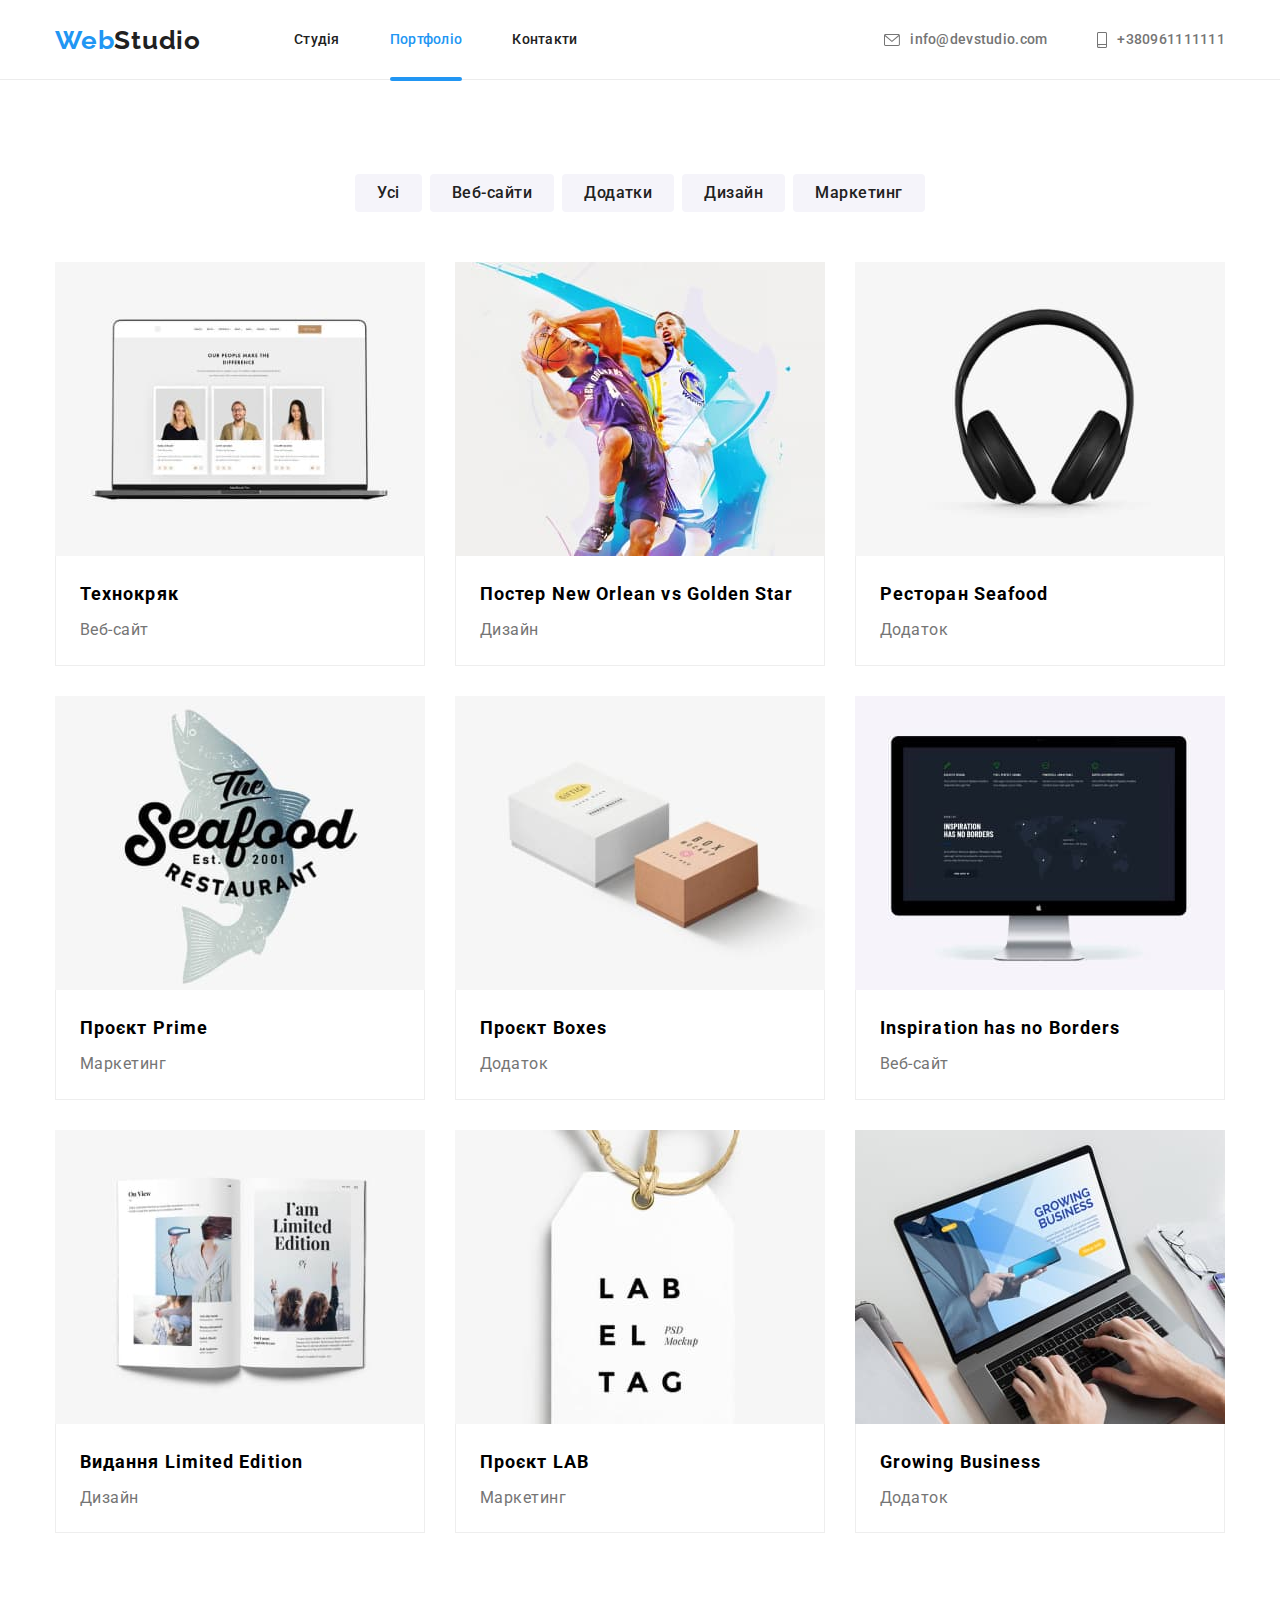
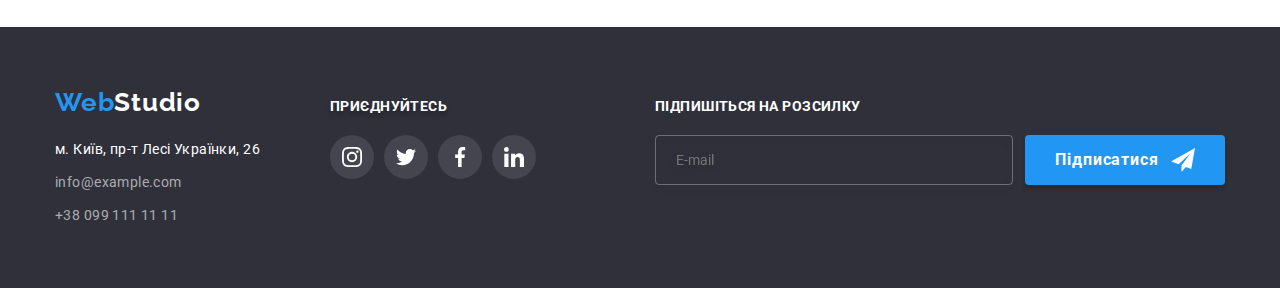
==== portfolio.html @ 4cd9bd9a "123" ====
<!DOCTYPE html>
<html lang="uk">

<head>
  <meta charset="UTF-8" />
  <meta http-equiv="X-UA-Compatible" content="IE=edge" />
  <meta name="viewport" content="width=device-width, initial-scale=1.0" />
  <title>Portfolio</title>
  <link rel="stylesheet" href="https://cdn.jsdelivr.net/npm/modern-normalize@1.1.0/modern-normalize.min.css">
  <link rel="stylesheet" href="./css/main.min.css" />
  <link rel="stylesheet" href="./css/styles.css" />
  <link rel="preconnect" href="https://fonts.googleapis.com" />
  <link rel="preconnect" href="https://fonts.gstatic.com" crossorigin />
  <link href="https://fonts.googleapis.com/css2?family=Raleway:wght@700&family=Roboto:wght@400;500;700;900&display=swap"
    rel="stylesheet" />
</head>

<body>
  <!-- header -->

  <header class="header-page">
    <div class="container header-container">
      <nav class="header-nav">
        <a class="link header-logo" href="./index.html"><span class="first-part">Web</span><span
            class="last-part">Studio</span></a>
        <ul class="header-nav-list list">
          <li class="header-item">
            <a class="header-nav-link link" href="./index.html">Студiя</a>
          </li>
          <li class="header-item current">
            <a class="header-nav-link link" href="./portfolio.html">Портфоліо</a>
          </li>
          <li class="header-item">
            <a class="header-nav-link link" href="">Контакти</a>
          </li>
        </ul>
      </nav>
      <ul class="header-list list">
        <li class="header-item">
          <a class="header-link-mail link" href="mailto:info@devstudio.com">
            <svg class="icon-mail" width="16" height="12">
              <use href="./images/icons.svg#icon-email"></use>
            </svg>
            info@devstudio.com
          </a>
        </li>
        <li class="header-item">
          <a class="header-tel link" href="tel:+380961111111">
            <svg class="icon-phone" width="10" height="16">
              <use href="./images/icons.svg#icon-phone"></use>
            </svg>
            +380961111111
          </a>
        </li>
      </ul>
    </div>
  </header>

  <!-- main -->

  <main>
    <section class="section">
      <div class="container">
        <h1 class="visually-hidden">Наші роботи</h1>
        <ul class="filtres-list list">
          <li class="examples-item list">
            <button type="button" class="btn-main">Усі</button>
          </li>
          <li class="examples-item list">
            <button type="button" class="btn-main">Веб-сайти</button>
          </li>
          <li class="examples-item list">
            <button type="button" class="btn-main">Додатки</button>
          </li>
          <li class="examples-item list">
            <button type="button" class="btn-main">Дизайн</button>
          </li>
          <li class="examples-item list">
            <button type="button" class="btn-main">Маркетинг</button>
          </li>
        </ul>


        <ul class="examples-list list">
          <li class="examples-item-list">
            <a class="progect-nav link" href="#">
              <div class="thumb-cards">
                <img src="./images/img.1.jpg" alt="сторінка веб-сайту" width="370" height="294" />
                <div class="product-overlay">
                  <p class="product-actions">Ресурс пропонує комплексні пропозиції з різним рівнем функціоналу та
                    сервісів. Все це дозволить відвідувачу отримати вичерпні відомості про компанію чи приватну особу.
                  </p>
                </div>
              </div>
              <div class="img-portfolio-text">
                <h2 class="hero-title">Технокряк</h2>
                <p class="hero-pre-title">Веб-сайт</p>
              </div>
            </a>
          </li>
          <li class="examples-item-list"><a class="progect-nav link" href="#">
              <div class="thumb-cards">
                <img src="./images/img.2.jpg" alt="два чоловіки грають баскетбол" width="370" height="294" />
                <div class="product-overlay">
                  <p class="product-actions">Ресурс пропонує комплексні пропозиції з різним рівнем функціоналу та
                    сервісів. Все це дозволить відвідувачу отримати вичерпні відомості про компанію чи приватну особу.
                  </p>
                </div>
              </div>
              <div class="img-portfolio-text">
                <h2 class="hero-title">Постер New Orlean vs Golden Star</h2>
                <p class="hero-pre-title">Дизайн</p>
              </div>
            </a>
          </li>
          <li class="examples-item-list"><a class="progect-nav link" href="#">
              <div class="thumb-cards">
                <img src="./images/img.3.jpg" alt="навушники" width="370" height="294" />
                <div class="product-overlay">
                  <p class="product-actions">Ресурс пропонує комплексні пропозиції з різним рівнем функціоналу та
                    сервісів. Все це дозволить відвідувачу отримати вичерпні відомості про компанію чи приватну особу.
                  </p>
                </div>
              </div>
              <div class="img-portfolio-text">
                <h2 class="hero-title">Ресторан Seafood</h2>
                <p class="hero-pre-title">Додаток</p>
              </div>
            </a>
          </li>
          <li class="examples-item-list"><a class="progect-nav link" href="#">
              <div class="thumb-cards">
                <img src="./images/img.4.jpg" alt="логотип рибного ресторану" width="370" height="294" />
                <div class="product-overlay">
                  <p class="product-actions">Ресурс пропонує комплексні пропозиції з різним рівнем функціоналу та
                    сервісів. Все це дозволить відвідувачу отримати вичерпні відомості про компанію чи приватну особу.
                  </p>
                </div>
              </div>
              <div class="img-portfolio-text">
                <h2 class="hero-title">Проєкт Prime</h2>
                <p class="hero-pre-title">Маркетинг</p>
              </div>
            </a>
          </li>
          <li class="examples-item-list"><a class="progect-nav link" href="#">
              <div class="thumb-cards">
                <img src="./images/img.5.jpg" alt="дизайн коробок" width="370" height="294" />
                <div class="product-overlay">
                  <p class="product-actions">Ресурс пропонує комплексні пропозиції з різним рівнем функціоналу та
                    сервісів. Все це дозволить відвідувачу отримати вичерпні відомості про компанію чи приватну особу.
                  </p>
                </div>
              </div>
              <div class="img-portfolio-text">
                <h2 class="hero-title">Проєкт Boxes</h2>
                <p class="hero-pre-title">Додаток</p>
              </div>
            </a>
          </li>
          <li class="examples-item-list"><a class="progect-nav link" href="#">
              <div class="thumb-cards">
                <img src="./images/img.6.jpg" alt="дизайн сайту" width="370" height="294" />
                <div class="product-overlay">
                  <p class="product-actions">Ресурс пропонує комплексні пропозиції з різним рівнем функціоналу та
                    сервісів. Все це дозволить відвідувачу отримати вичерпні відомості про компанію чи приватну особу.
                  </p>
                </div>
              </div>
              <div class="img-portfolio-text">
                <h2 class="hero-title">Inspiration has no Borders</h2>
                <p class="hero-pre-title">Веб-сайт</p>
              </div>
            </a>

          </li>
          <li class="examples-item-list"><a class="progect-nav link" href="#">
              <div class="thumb-cards">
                <img src="./images/img.7.jpg" alt="сторінка журналу" width="370" height="294" />
                <div class="product-overlay">
                  <p class="product-actions">Ресурс пропонує комплексні пропозиції з різним рівнем функціоналу та
                    сервісів. Все це дозволить відвідувачу отримати вичерпні відомості про компанію чи приватну особу.
                  </p>
                </div>
              </div>
              <div class="img-portfolio-text">
                <h2 class="hero-title">Видання Limited Edition</h2>
                <p class="hero-pre-title">Дизайн</p>
              </div>
            </a>
          </li>
          <li class="examples-item-list"><a class="progect-nav link" href="#">
              <div class="thumb-cards">
                <img src="./images/img.8.jpg" alt="логотип етикетки" width="370" height="294" />
                <div class="product-overlay">
                  <p class="product-actions">Ресурс пропонує комплексні пропозиції з різним рівнем функціоналу та
                    сервісів. Все це дозволить відвідувачу отримати вичерпні відомості про компанію чи приватну особу.
                  </p>
                </div>
              </div>
              <div class="img-portfolio-text">
                <h2 class="hero-title">Проєкт LAB</h2>
                <p class="hero-pre-title">Маркетинг</p>
              </div>
            </a>
          </li>
          <li class="examples-item-list"><a class="progect-nav link" href="#">
              <div class="thumb-cards">
                <img src="./images/img.9.jpg" alt="робота за ноутбуком" width="370" height="294" />
                <div class="product-overlay">
                  <p class="product-actions">Ресурс пропонує комплексні пропозиції з різним рівнем функціоналу та
                    сервісів. Все це дозволить відвідувачу отримати вичерпні відомості про компанію чи приватну особу.
                  </p>
                </div>
              </div>
              <div class="img-portfolio-text">
                <h2 class="hero-title">Growing Business</h2>
                <p class="hero-pre-title">Додаток</p>
              </div>
            </a>
          </li>
        </ul>
      </div>
    </section>
  </main>

  <!-- footer -->

  <section>
    <footer class="footer">
      <div class="footer-container container">
        <div class="address">
          <a class="footer-logo link" href="./index.html"><span class="first-part">Web</span><span
              class="second-part">Studio</span></a>
          <address class="footer-address">
            <ul class="list footer-list">
              <li class="footer-item">
                <a class="footer-link-map link" href="https://goo.gl/maps/BN2P9NeAtjH4bp3VA" target="_blank"
                  rel="noopener noreferrer nofollow">
                  м. Київ, пр-т Лесі Українки, 26</a>
              </li>
              <li class="footer-item link"><a class="footer-link link"
                  href="mailto:info@example.com">info@example.com</a>
              </li>
              <li class="footer-item link"><a class="footer-tel link" href="tel:+380991111111">+38 099 111 11 11</a>
              </li>
            </ul>
          </address>
        </div>



        <div class="container-icon">
          <p class="text-footer">ПРИЄДНУЙТЕСЬ</p>
          <ul class="socials-list-list list">
            <li class="socials-item">
              <a class="socials-link-item link" href="https://Instagram.com" target="_blank"
                rel="nofollow noopener noreferrer" aria-label="Instagram icon">
                <svg class="socials-icon-footer" width="20" height="20">
                  <use href="./images/icons.svg#icon-instagram">
                  </use>
                </svg>
              </a>
            </li>
            <li class="socials-item">
              <a class="socials-link-item link" href="https://Twitter.com" target="_blank"
                rel="nofollow noopener noreferrer" aria-label="Twitter icon">
                <svg class="socials-icon-footer" width="20" height="20">
                  <use href="./images/icons.svg#icon-twitter">
                  </use>
                </svg>
              </a>
            </li>
            <li class="socials-item">
              <a class="socials-link-item link" href="https://Facebook.com" target="_blank"
                rel="nofollow noopener noreferrer" aria-label="facebook icon">
                <svg class="socials-icon-footer" width="20" height="20">
                  <use href="./images/icons.svg#icon-facebook">
                  </use>
                </svg>
              </a>
            </li>
            <li class="socials-item">
              <a class="socials-link-item link" href="https://Linkedin.com" target="_blank"
                rel="nofollow noopener noreferrer" aria-label="icon-linkedin">
                <svg class="socials-icon-footer" width="20" height="20">
                  <use href="./images/icons.svg#icon-linkedin">
                  </use>
                </svg>
              </a>
            </li>
          </ul>
        </div>

        <div class="sign-up">
          <p class="sign-up-title">Підпишіться на розсилку</p>
          <div class="sign-up-with-btn">
            <form class="sign-up-form" name="sign-up-name" autocomplete="off">
              <div class="input-container">
                <label for="mail" class="form-label">
                  <input class="sign-up-input" type="mail" name="mail" placeholder="E-mail" required />
                </label>
              </div>
            </form>
            <button class="sign-up-button" type="submit">Підписатися
              <svg class="sign-up-btn" width="24" height="24">
                <use href="./images/icons.svg#icon-icon-vector">
                </use>
              </svg>
            </button>
          </div>
        </div>
      </div>
  </section>
  </footer>
</body>

</html>
---- css/main.min.css ----
body{font-family:Roboto,sans-serif;color:var(--main-text-color);font-size:14px;letter-spacing:.03em}body.modal-open{overflow:hidden}.list{list-style:none;padding-left:0;margin:0}.link{text-decoration:none}.link:hover,.link:focus{color:var(--accent-color)}h1,h2,h3,h4,h5,h6,p{margin:0}ul{margin:0;padding-left:0}.section{padding-top:94px;padding-bottom:94px}img{display:block;max-width:100%;height:auto}.hero-btn{cursor:pointer;border:none;border-radius:4px}:root{--main-text-color: #212121;--secondary-text-color: #757575;--header-color: #ececec;--accent-color: #2196f3;--background-footer-color: #2f303a;--footer-text-color: rgba(255, 255, 255, 0.6);--logo-text-color: #000000;--main-font: Roboto, sans serif;--backround-color: #ffffff;--logo-color: #2f303a;--img-portfolio-text: #eeeeee;--socials-icon-color: #afb1b8;--animation-timing-function: cubic-bezier(0.4, 0, 0.2, 1);--form-border-color: rgba(33 33, 33, 0.2)}.visually-hidden{position:absolute;width:1px;height:1px;margin:-1px;border:0;padding:0;white-space:nowrap;clip-path:inset(100%);clip:rect(0 0 0 0);overflow:hidden;margin:-1px}.visually-hidden{position:absolute;width:1px;height:1px;margin:-1px;border:0;padding:0;white-space:nowrap;clip-path:inset(100%);clip:rect(0 0 0 0);overflow:hidden;margin:-1px}.benefits__list{display:flex;gap:30px}.benefits__icon{justify-content:center;text-align:center;gap:30px;display:flex}.benefits__name{height:120px;margin-bottom:30px;background-color:#f5f4fa;border-radius:4px;display:flex;align-items:center;justify-content:center}.benefits__title{font-weight:700;font-size:14px;line-height:1.14;text-transform:uppercase;color:var(--main-text-color);margin-bottom:10px}.benefits-pre__title{line-height:1.71;color:var(--secondary-text-color)}.clients__title{font-weight:700;font-size:36px;line-height:1.16;text-align:center;margin-bottom:50px}.clients__list{display:flex;gap:30px}.clients__item{justify-content:center;align-items:center;width:170px;height:92px;gap:30px}.clients__link{display:flex;align-items:center;justify-content:center;width:100%;height:100%;color:var(--socials-icon-color);border:1px solid currentColor;border-radius:4px;transition:color 250ms var(--animation-timing-function)}.clients__link:hover,.clients__link:focus{color:var(--accent-color)}.clients__icon{fill:currentColor}.backdrop{position:fixed;top:0;left:0;width:100%;height:100%;opacity:1;transition:opacity 250ms var(--animation-timing-function),visibility 250ms var(--animation-timing-function);background-color:rgba(0,0,0,.2);overflow:scroll}.backdrop.is-hidden{visibility:hidden;opacity:0;pointer-events:none}.backdrop.is-hidden .modal{transform:translate(-50%, -50%) scale(0.8)}.modal{position:absolute;top:50%;left:50%;min-width:528px;min-height:581px;padding:40px 40px;visibility:visible;opacity:1;transition:transform 250ms var(--animation-timing-function) opacity 250ms var(--animation-timing-function) visibility 250ms var(--animation-timing-function);transform:translate(-50%, -50%) scale(1);border-radius:4px;background-color:var(--backround-color);box-shadow:0px 1px 3px rgba(0,0,0,.12),0px 1px 1px rgba(0,0,0,.14),0px 2px 1px rgba(0,0,0,.2)}@media screen and (min-width: 480px){.modal{max-width:450px;max-height:609px}}.modal-text{margin-bottom:12px;font-weight:700;font-size:20px;line-height:1.15;text-align:center;color:var(--logo-text-color)}.form-field{position:relative;display:flex;flex-direction:column;margin-bottom:10px;text-align:start;transition:border-color 250ms var(--animation-timing-function)}.icon-input{position:absolute;top:50%;left:15px;fill:var(--logo-text-color);transition:fill 250ms var(--animation-timing-function)}.form-field:focus-within .form-input,.form-field:hover .form-input{border:1px solid var(--accent-color)}.form-field:focus-within .icon-input,.form-field:hover .icon-input{fill:var(--accent-color)}.form-label{margin-bottom:4px;color:var(--secondary-text-color);display:flex}.form-input{padding:11px 12px;padding-left:43px;border:1px solid rgba(33,33,33,.2);border-radius:4px;transition:border 250ms var(--animation-timing-function);outline:rgba(0,0,0,0)}.form-field:focus-within .form-area,.form-field:hover .form-area{border:1px solid var(--accent-color)}.form-textarea::placeholder{color:rgba(117,117,117,.5)}.form-textarea{margin-bottom:20px}.form-area{width:448px;height:120px;padding:12px 16px;resize:none;transition:border 250ms var(--animation-timing-function);outline:rgba(0,0,0,0);border:1px solid rgba(33,33,33,.2);border-radius:4px}.agreement-form{margin-bottom:30px;padding-right:11px;padding-left:70px}.check-input{position:absolute;appearance:none}.checkbox{position:absolute;bottom:124px;left:85px;width:16px;height:15px;border:2px solid var(--logo-text-color);border-radius:1px;background-color:var(--backround-color)}.check-input:checked+.checkbox{border-color:var(--accent-color);background-size:contain;background-origin:border-box;background-color:var(--accent-color);background-image:url("data:image/svg+xml;charset=UTF-8,%3csvg width='16' height='15' viewBox='0 0 16 15' fill='none' xmlns='http://www.w3.org/2000/svg'%3e%3crect width='16' height='15' rx='2' fill='%232196F3'/%3e%3cpath d='M3.95703 7.75166L3.88825 7.68604L3.81923 7.75141L2.93123 8.59258L2.85486 8.66492L2.93097 8.73753L6.42671 12.0724L6.49574 12.1382L6.56476 12.0724L14.069 4.91352L14.1449 4.84116L14.069 4.76881L13.1873 3.92764L13.1183 3.86183L13.0493 3.92761L6.49577 10.1735L3.95703 7.75166Z' fill='white' stroke='white' stroke-width='0.2'/%3e%3c/svg%3e")}.agreement-label{font-size:14px;line-height:1.7;letter-spacing:.03em;display:flex;align-items:center;justify-content:center}.agreement-text{text-decoration:underline;color:var(--accent-color)}.submit-button:hover,.submit-button:focus{background-color:#188ce8;box-shadow:0px 4px 4px rgba(0,0,0,.15)}.modal-button{position:absolute;top:8px;right:8px;border-radius:50%;background-color:var(--backround-color);border:1px solid rgba(0,0,0,.1);width:30px;height:30px;padding:0;cursor:pointer;display:flex;align-items:center;justify-content:center;transition:fill 250ms var(--animation-timing-function)}.jumpin-button{animation:junpin-button .9s both}@keyframes junpin-button{0%{transform:translateY(-45px);animation-timing-function:ease-in;opacity:1}24%{opacity:1}40%{transform:translateY(-24px);animation-timing-function:ease-in}65%{transform:translateY(-12px);animation-timing-function:ease-in}82%{transform:translateY(-6px);animation-timing-function:ease-in}93%{transform:translateY(-4px);animation-timing-function:ease-in}25%,55%,75%,87%{transform:translateY(0px);animation-timing-function:ease-out}100%{transform:translateY(0px);animation-timing-function:ease-out;opacity:1}}.form-button{font-weight:700;font-size:16px;line-height:1.87;display:block;align-items:center;text-align:center;letter-spacing:.06em;color:#fff;padding:10px 52px;margin-top:30px;margin:0 auto;cursor:pointer;background:#188ce8;box-shadow:0px 4px 4px rgba(0,0,0,.15);border-radius:4px;border:none}.close-icon{fill:var(--logo-text-color);transition:fill 250ms var(--animation-timing-function)}.close-icon:hover,.close-icon:focus{fill:var(--accent-color)}.team{padding-top:0}.gallery__item:not(:last-child){margin-right:30px}.gallery__list{display:flex}.gallery__title{font-weight:700;font-size:36px;line-height:1.16;text-align:center;color:var(--main-text-color);margin-bottom:50px}.overlay__box{display:flex;position:relative;align-items:flex-end;opacity:1}.overlay__text{display:flex;position:absolute;align-items:center;justify-content:center;bottom:0;width:370px;height:70px;color:var(--backround-color);font-weight:700;line-height:1.14;text-transform:uppercase;background:rgba(47,48,58,.8)}.header-container{display:flex;align-items:center}.menue-btn{display:inline-flex;margin:0;padding:0;border:none;background-color:rgba(0,0,0,0)}.icon-close{display:none}.menue-btn.is-open .icon-close{display:block}.menue-btn.is-open .icon-menue{display:none}.header-page{height:80px;border-bottom:1px solid #ececec}.header-nav{display:flex}@media screen and (max-width: 480px){.header-nav{display:block}}.header-nav-list{display:flex;margin-left:auto;gap:50px;margin-left:93px}@media screen and (max-width: 480px){.header-nav-list{margin-left:0}}.menue-container{display:none;position:absolute;top:0;left:0;width:100%;height:796px;background-color:aqua;text-align:center;padding:48px 40px;font-weight:500;font-size:40px;line-height:1.17px;letter-spacing:.02em;color:var(--main-font-color)}.menue-container.is-open{display:block}.menue-social-list{display:flex;padding-right:10px;font-weight:500;font-size:18px;line-height:1.22;letter-spacing:.02em;color:var(--accent-color)}.menue-social-list:not(:last-child){border-right:1px solid var(--border-color)}.header-list{display:flex;margin-left:auto;align-items:center;gap:50px}@media screen and (max-width: 480px){.header-list{display:block}}.header-logo{font-family:"Raleway";font-weight:700;font-size:26px;line-height:1.19;letter-spacing:.03em}.header-logo:hover,.header-logo:focus{color:#188ce8}.first-part{color:#2196f3}.last-part{color:#000}.header-nav-link{font-family:Roboto,sans-serif;font-weight:500;line-height:1.14;letter-spacing:.02em;color:var(--main-text-color);padding-top:32px;padding-bottom:32px;display:block;transition:color 250ms var(--animation-timing-function)}@media screen and (max-width: 480px){.header-nav-link{padding-top:0}}.header-link-mail{font-style:normal;font-weight:500;line-height:1.14;letter-spacing:.02em;display:flex;align-items:center;color:var(--secondary-text-color);transition:color 250ms var(--animation-timing-function)}.header-tel{font-weight:500;line-height:1.14;letter-spacing:.02em;color:var(--secondary-text-color);display:flex;align-items:center;transition:color 250ms var(--animation-timing-function)}.icon-mail{fill:currentColor;margin-right:10px}.icon-phone{fill:currentColor;margin-right:10px}.header-link-mail:hover .icon-mail,.header-link-mail:focus .icon-mail{color:var(--accent-color--)}.header-item{position:relative;display:block;text-decoration:none}.current a{color:var(--accent-color)}@media screen and (min-width: 481px){.current a .header-item.current::after{display:inline-block;width:100%;height:4px;border-radius:2px;background-color:var(--accent-color)}}.socials-list{display:flex;justify-content:center;gap:10px}.about-list{display:flex;gap:30px}.about-item:not(:last-child){gap:30px}.img-text{padding-top:30px;padding-bottom:30px}.section-team{background-color:#f5f4fa}.about-item{box-shadow:0px 1px 3px rgba(0,0,0,.12),0px 1px 1px rgba(0,0,0,.14),0px 2px 1px rgba(0,0,0,.2);border-radius:0px 0px 4px 4px;background-color:var(--backround-color)}.workers-img{transition:transform 1000ms ease}.about-item{overflow:hidden}.about-item:hover .workers-img{transform:scale(1.2)}.about-item{gap:30px}.about-our-team{font-weight:700;font-size:36px;line-height:1.16;margin-bottom:50px;text-align:center;justify-content:center}.about-title{font-weight:500;font-size:16px;line-height:1.18;color:var(--main-text-color);margin-bottom:10px;text-align:center}.about-pre-title{font-size:16px;line-height:1.18;color:var(--secondary-text-color);text-align:center;margin-bottom:16px}.socials-link{display:flex;align-items:center;justify-content:center;width:44px;height:44px;color:var(--socials-icon-color);border-radius:50%;transition:color 250ms var(--animation-timing-function),background-color 250ms var(--animation-timing-function)}.socials-link:hover,.socials-link:focus{background-color:var(--accent-color);color:#fff}.socials-icon{fill:currentColor}.container{width:1200px;padding:0 15px;margin:0 auto}@media screen and (min-width: 480px){.container{width:480px}}@media screen and (min-width: 768px){.container{width:768px}}@media screen and (min-width: 1200px){.container{width:1200px}}/*# sourceMappingURL=main.min.css.map */
---- css/styles.css ----
:root {
  --main-text-color: #212121;
  --secondary-text-color: #757575;
  --header-color: #ececec;
  --accent-color: #2196f3;
  --background-footer-color: #2f303a;
  --footer-text-color: rgba(255, 255, 255, 0.6);
  --logo-text-color: #000000;
  --main-font: Roboto, sans serif;
  --backround-color: #ffffff;
  --logo-color: #2f303a;
  --img-portfolio-text: #eeeeee;
  --socials-icon-color: #afb1b8;
  --animation-timing-function: cubic-bezier(0.4, 0, 0.2, 1);
  --form-border-color: rgba(33 33, 33, 0.2);
}

.body {
  font-family: Roboto, sans-serif;
  color: var(--main-text-color);
  font-size: 14px;
  letter-spacing: 0.03em;
}

.list {
  list-style: none;
  padding-left: 0;
  margin: 0;
}

.link {
  text-decoration: none;
}

.link:hover,
.link:focus {
  color: var(--accent-color);
}

h1,
h2,
h3,
h4,
h5,
h6,
p {
  margin: 0;
}

ul {
  margin: 0;
  padding-left: 0;
}

.container {
  width: 1200px;
  padding: 0 15px;
  margin: 0 auto;
}

.section {
  padding-top: 94px;
  padding-bottom: 94px;
}

img {
  display: block;
  max-width: 100%;
  height: auto;
}

.hero-btn {
  cursor: pointer;
  border: none;
  border-radius: 4px;
}

/*---- HEADER------- */

.header-container {
  display: flex;
  align-items: center;
}

.header-page {
  height: 80px;
  border-bottom: 1px solid #ececec;
}

.header-nav {
  display: flex;
  align-items: center;
}

.header-nav-list {
  display: flex;
  margin-left: auto;
  gap: 50px;
  margin-left: 93px;
}

.header-list {
  display: flex;
  margin-left: auto;
  align-items: center;
  gap: 50px;
}

.header-logo {
  font-family: 'Raleway';
  font-weight: 700;
  font-size: 26px;
  line-height: 1.19;
  letter-spacing: 0.03em;
}

.header-logo:hover,
.header-logo:focus {
  color: #188ce8;
}

.first-part {
  color: #2196f3;
}
.last-part {
  color: #000000;
}

.current a {
  color: var(--accent-color);
}

.header-nav-link {
  font-family: Roboto, sans-serif;
  font-weight: 500;
  line-height: 1.14;
  letter-spacing: 0.02em;
  color: var(--main-text-color);
  padding-top: 32px;
  padding-bottom: 32px;
  display: block;
  transition: color 250ms var(--animation-timing-function);
}

.header-link-mail {
  font-style: normal;
  font-weight: 500;
  line-height: 1.14;
  letter-spacing: 0.02em;
  display: flex;
  align-items: center;
  color: var(--secondary-text-color);
  transition: color 250ms var(--animation-timing-function);
}

.header-tel {
  font-weight: 500;
  line-height: 1.14;
  letter-spacing: 0.02em;
  color: var(--secondary-text-color);
  display: flex;
  align-items: center;
  transition: color 250ms var(--animation-timing-function);
}

.icon-mail {
  fill: currentColor;
  margin-right: 10px;
}
.icon-phone {
  fill: currentColor;
  margin-right: 10px;
}

.header-link-mail:hover .icon-mail,
.header-link-mail:focus .icon-mail {
  color: var(--accent-color--);
}

.header-item {
  position: relative;
  display: block;
  text-decoration: none;
}

.header-item.current::after {
  position: absolute;
  bottom: 0;
  left: 0;
  content: '';
  display: block;
  width: 100%;
  height: 4px;
  margin-bottom: -1px;
  border-radius: 4px;
  background-color: var(--accent-color);
}

/*------ MAIN-SECTION------ */

.hero-section {
  max-width: 1600px;
  height: 600px;
  margin-left: auto;
  margin-right: auto;
  background-image: linear-gradient(to right, rgba(47, 48, 58, 0.4), rgba(47, 48, 58, 0.4)),
    url(../images/image1.jpg);
  background-repeat: no-repeat;
  background-size: cover;
  background-position: center;
}

.hero-section {
  background-color: #2f303a;
  padding-top: 200px;
  padding-bottom: 200px;
  text-align: center;
}

.hero-first-title {
  font-weight: 900;
  font-size: 44px;
  line-height: 1.36;
  text-align: center;
  color: var(--backround-color);
  letter-spacing: 0.06em;
  text-transform: uppercase;
  margin: 0 auto;
  width: 696px;
  margin-bottom: 30px;
}

.hero-btn {
  font-family: inherit;
  font-weight: 700;
  font-size: 16px;
  line-height: 1.88;
  background: var(--accent-color);
  box-shadow: 0px 4px 4px rgb(0 0 0 / 15%);
  letter-spacing: 0.06em;
  color: #ffffff;
  padding: 10px 32px 10px 32px;
  display: block;
  margin: 0 auto;

  transition: background-color 250ms var(--animation-timing-function);
}

.hero-btn:hover,
.hero-btn:focus {
  background-color: #188ce8;
  box-shadow: 0px 4px 4px rgba(0, 0, 0, 0.15);
  border-radius: 4px;
}

/* --modal--window */

.backdrop {
  position: fixed;
  top: 0;
  left: 0;
  width: 100%;
  height: 100%;
  opacity: 1;
  transition: opacity 250ms var(--animation-timing-function),
    visibility 250ms var(--animation-timing-function);
  background-color: rgba(0, 0, 0, 0.2);
}

.backdrop.is-hidden {
  visibility: hidden;
  opacity: 0;
  pointer-events: none;
}

.backdrop.is-hidden .modal {
  transform: translate(-50%, -50%) scale(0.8);
}

.modal {
  position: absolute;
  top: 50%;
  left: 50%;
  min-width: 528px;
  min-height: 581px;
  padding: 40px 40px;
  visibility: visible;
  opacity: 1;
  transition: transform 250ms var(--animation-timing-function) opacity 250ms
    var(--animation-timing-function) visibility 250ms var(--animation-timing-function);
  transform: translate(-50%, -50%) scale(1);
  border-radius: 4px;
  background-color: var(--backround-color);
  box-shadow: 0px 1px 3px rgba(0, 0, 0, 0.12), 0px 1px 1px rgba(0, 0, 0, 0.14),
    0px 2px 1px rgba(0, 0, 0, 0.2);
}

.modal-text {
  margin-bottom: 12px;
  font-weight: 700;
  font-size: 20px;
  line-height: 1.15;
  text-align: center;
  color: var(--logo-text-color);
}

.form-field {
  position: relative;
  display: flex;
  flex-direction: column;
  margin-bottom: 10px;
  text-align: start;
  transition: border-color 250ms var(--animation-timing-function);
}

.icon-input {
  position: absolute;
  top: 50%;
  left: 15px;
  fill: var(--logo-text-color);
  transition: fill 250ms var(--animation-timing-function);
}

.form-field:focus-within .form-input,
.form-field:hover .form-input {
  border: 1px solid var(--accent-color);
}

.form-field:focus-within .icon-input,
.form-field:hover .icon-input {
  fill: var(--accent-color);
}

.form-label {
  margin-bottom: 4px;
  color: var(--secondary-text-color);
  display: flex;
}

.form-input {
  padding: 11px 12px;
  padding-left: 43px;
  border: 1px solid rgba(33, 33, 33, 0.2);
  border-radius: 4px;
  transition: border 250ms var(--animation-timing-function);
  outline: transparent;
}

.form-field:focus-within .form-area,
.form-field:hover .form-area {
  border: 1px solid var(--accent-color);
}

.form-textarea::placeholder {
  color: rgba(117, 117, 117, 0.5);
}

.form-textarea {
  margin-bottom: 20px;
}

.form-area {
  width: 470px;
  height: 120px;
  padding: 12px 16px;
  resize: none;
  transition: border 250ms var(--animation-timing-function);
  outline: transparent;

  border: 1px solid rgba(33, 33, 33, 0.2);
  border-radius: 4px;
}

.agreement-form {
  margin-bottom: 30px;
  padding-right: 11px;
  padding-left: 70px;
}

.check-input {
  position: absolute;
  appearance: none;
}

.checkbox {
  position: absolute;
  bottom: 124px;
  left: 85px;
  width: 16px;
  height: 15px;
  border: 2px solid var(--logo-text-color);
  border-radius: 1px;
  background-color: var(--backround-color);
}

.check-input:checked + .checkbox {
  border-color: var(--accent-color);
  background-size: contain;
  background-origin: border-box;
  background-color: var(--accent-color);
  background-image: url("data:image/svg+xml;charset=UTF-8,%3csvg width='16' height='15' viewBox='0 0 16 15' fill='none' xmlns='http://www.w3.org/2000/svg'%3e%3crect width='16' height='15' rx='2' fill='%232196F3'/%3e%3cpath d='M3.95703 7.75166L3.88825 7.68604L3.81923 7.75141L2.93123 8.59258L2.85486 8.66492L2.93097 8.73753L6.42671 12.0724L6.49574 12.1382L6.56476 12.0724L14.069 4.91352L14.1449 4.84116L14.069 4.76881L13.1873 3.92764L13.1183 3.86183L13.0493 3.92761L6.49577 10.1735L3.95703 7.75166Z' fill='white' stroke='white' stroke-width='0.2'/%3e%3c/svg%3e");
}

.agreement-label {
  font-size: 14px;
  line-height: 1.7;
  letter-spacing: 0.03em;
  display: flex;
  align-items: center;
  justify-content: center;
}

.agreement-text {
  text-decoration: underline;

  color: var(--accent-color);
}

.submit-button:hover,
.submit-button:focus {
  background-color: #188ce8;
  box-shadow: 0px 4px 4px rgba(0, 0, 0, 0.15);
}

.modal-button {
  position: absolute;
  top: 8px;
  right: 8px;
  border-radius: 50%;
  background-color: var(--backround-color);
  border: 1px solid rgba(0, 0, 0, 0.1);
  width: 30px;
  height: 30px;
  padding: 0;
  cursor: pointer;
  display: flex;
  align-items: center;
  justify-content: center;
  transition: fill 250ms var(--animation-timing-function);
}

.jumpin-button {
  animation: junpin-button 0.9s both;
}

@keyframes junpin-button {
  0% {
    transform: translateY(-45px);
    animation-timing-function: ease-in;
    opacity: 1;
  }

  24% {
    opacity: 1;
  }

  40% {
    transform: translateY(-24px);
    animation-timing-function: ease-in;
  }

  65% {
    transform: translateY(-12px);
    animation-timing-function: ease-in;
  }

  82% {
    transform: translateY(-6px);
    animation-timing-function: ease-in;
  }

  93% {
    transform: translateY(-4px);
    animation-timing-function: ease-in;
  }

  25%,
  55%,
  75%,
  87% {
    transform: translateY(0px);
    animation-timing-function: ease-out;
  }

  100% {
    transform: translateY(0px);
    animation-timing-function: ease-out;
    opacity: 1;
  }
}

.form-button {
  font-weight: 700;
  font-size: 16px;
  line-height: 1.87;
  display: block;
  align-items: center;
  text-align: center;
  letter-spacing: 0.06em;
  color: #ffffff;
  padding: 10px 52px;
  margin-top: 30px;
  margin: 0 auto;
  cursor: pointer;
  background: #188ce8;
  box-shadow: 0px 4px 4px rgba(0, 0, 0, 0.15);
  border-radius: 4px;
  border: none;
}

.close-icon {
  fill: var(--logo-text-color);
  transition: fill 250ms var(--animation-timing-function);
}

.close-icon:hover,
.close-icon:focus {
  fill: var(--accent-color);
}
/* --BENEFITS-- */

.visually-hidden {
  position: absolute;
  width: 1px;
  height: 1px;
  margin: -1px;
  border: 0;
  padding: 0;

  white-space: nowrap;
  clip-path: inset(100%);
  clip: rect(0 0 0 0);
  overflow: hidden;
  margin: -1px;
}

.benefits__list {
  display: flex;
  gap: 30px;
}

.benefits__icon {
  justify-content: center;
  text-align: center;
  gap: 30px;
  display: flex;
}

.benefits__name {
  height: 120px;
  margin-bottom: 30px;
  background-color: #f5f4fa;
  border-radius: 4px;
  display: flex;
  align-items: center;
  justify-content: center;
}

/* .hero-item:not(:last-child) {
  margin-right: 30px;
/* } */

.benefits__title {
  font-weight: 700;
  font-size: 14px;
  line-height: 1.14;
  text-transform: uppercase;
  color: var(--main-text-color);
  margin-bottom: 10px;
}

.benefits-pre__title {
  line-height: 1.71;
  color: var(--secondary-text-color);
}

/* --GALERY-- */

.team {
  padding-top: 0;
}

.gallery__item:not(:last-child) {
  margin-right: 30px;
}

.gallery__list {
  display: flex;
}

.gallery__title {
  font-weight: 700;
  font-size: 36px;
  line-height: 1.16;
  text-align: center;
  color: var(--main-text-color);
  margin-bottom: 50px;
}
.overlay__box {
  display: flex;
  position: relative;
  align-items: flex-end;
  opacity: 1;
}

.overlay__text {
  display: flex;
  position: absolute;
  align-items: center;
  justify-content: center;
  bottom: 0;
  width: 370px;
  height: 70px;
  color: var(--backround-color);
  font-weight: 700;
  line-height: 1.14;
  text-transform: uppercase;
  background: rgba(47, 48, 58, 0.8);
}

/* --OUR-TEAM-- */

.socials-list {
  display: flex;
  justify-content: center;
  gap: 10px;
}

.about-list {
  display: flex;
  gap: 30px;
}

.about-item:not(:last-child) {
  gap: 30px;
}
.img-text {
  padding-top: 30px;
  padding-bottom: 30px;
}
.section-team {
  background-color: #f5f4fa;
}

.about-item {
  box-shadow: 0px 1px 3px rgb(0 0 0 / 12%), 0px 1px 1px rgb(0 0 0 / 14%),
    0px 2px 1px rgb(0 0 0 / 20%);
  border-radius: 0px 0px 4px 4px;
  background-color: var(--backround-color);
}

.workers-img {
  transition: transform 1000ms ease;
}

.about-item {
  overflow: hidden;
}
.about-item:hover .workers-img {
  transform: scale(1.2);
}
.about-item {
  gap: 30px;
}

.about-our-team {
  font-weight: 700;
  font-size: 36px;
  line-height: 1.16;
  margin-bottom: 50px;
  text-align: center;
  justify-content: center;
}
.about-title {
  font-weight: 500;
  font-size: 16px;
  line-height: 1.18;
  color: var(--main-text-color);
  margin-bottom: 10px;
  text-align: center;
}
.about-pre-title {
  font-size: 16px;
  line-height: 1.18;
  color: var(--secondary-text-color);
  text-align: center;
  margin-bottom: 16px;
}

.socials-link {
  display: flex;
  align-items: center;
  justify-content: center;

  width: 44px;
  height: 44px;
  color: var(--socials-icon-color);
  border-radius: 50%;

  transition: color 250ms var(--animation-timing-function),
    background-color 250ms var(--animation-timing-function);
}

.socials-link:hover,
.socials-link:focus {
  background-color: var(--accent-color);
  color: #ffffff;
}
.socials-icon {
  fill: currentColor;
}

/*---постійні клієнти--- */

.clients__title {
  font-weight: 700;
  font-size: 36px;
  line-height: 1.16;
  text-align: center;
  margin-bottom: 50px;
}
.clients__list {
  display: flex;
  gap: 30px;
}

.clients__item {
  justify-content: center;
  align-items: center;
  width: 170px;
  height: 92px;
  gap: 30px;
}

.clients__link {
  display: flex;
  align-items: center;
  justify-content: center;
  width: 100%;
  height: 100%;
  color: var(--socials-icon-color);
  border: 1px solid currentColor;
  border-radius: 4px;

  transition: color 250ms var(--animation-timing-function);
}

.clients__icon {
  fill: currentColor;
}
.clients-link:hover,
.clients-link:focus {
  color: var(--accent-color);
}

/* -----footer------- */

.footer-container {
  display: flex;
  align-items: baseline;
}
.socials-list-list {
  display: flex;
  justify-content: center;
  display: flex;
  gap: 10px;
}

.container-icon {
  margin-left: 70px;
}

.footer {
  background-color: var(--background-footer-color);
  padding-top: 60px;
  padding-bottom: 60px;
}

.footer-address {
  margin-top: 20px;
}
.footer-item:not(:last-child) {
  margin-bottom: 9px;
}

.footer-logo {
  font-family: Raleway;
  font-weight: 700;
  font-size: 26px;
  line-height: 1.19;
}
.first-part {
  color: #2196f3;
}
.second-part {
  color: #ffffff;
}
.footer-link-map {
  font-size: 14px;
  line-height: 1.71;
  color: #ffffff;
  transition: color 250ms var(--animation-timing-function);
}

.footer-link .footer-tel {
  font-size: 14px;
  line-height: 1.71;
  color: var(--footer-text-color);
  transition: color 250ms var(--animation-timing-function);
}

.text-footer {
  font-weight: 700;
  line-height: 1.14;
  text-transform: uppercase;
  margin-bottom: 20px;
}

.text-footer {
  color: var(--backround-color);
  text-shadow: 0px 4px 4px rgba(0, 0, 0, 0.25);
}

.socials-link-item {
  display: flex;
  align-items: center;
  justify-content: center;
  width: 44px;
  height: 44px;
  border-radius: 50%;
  background: rgba(255, 255, 255, 0.1);
  color: #ffffff;
  transition: background-color 250ms var(--animation-timing-function);
}

.socials-link-item:hover,
.socials-link-item:focus {
  background-color: #2196f3;
  color: #ffffff;
}

.socials-icon-footer {
  fill: currentColor;
}

/* підпишіться на розсилку */

.sign-up {
  margin-left: auto;
}
.sign-up-with-btn {
  display: flex;
  gap: 12px;
}

.sign-up-title {
  font-weight: 700;
  font-size: 14px;
  line-height: 1.14;
  text-transform: uppercase;
  color: var(--backround-color);
  margin-bottom: 20px;
}
.sign-up-button {
  display: flex;
  gap: 12px;
  align-items: center;
  justify-content: center;
}
.sign-up-input {
  width: 358px;
  height: 50px;
  background-color: transparent;
  border: 1px solid rgba(255, 255, 255, 0.3);
  border-radius: 4px;
  filter: drop-shadow(0px 4px 4px rgba(0, 0, 0, 0.15));
  color: var(--secondary-text-color);
  padding-left: 20px;
}

.input-container {
  display: flex;
  position: relative;
}

.form-with-label {
  display: block;
  width: 358px;
  font-size: 16px;
  line-height: 1.25;
  color: rgba(255, 255, 255, 0.6);
}

.sign-up-button {
  display: flex;
  align-items: center;
  text-align: center;
  background-color: var(--accent-color);
  font-weight: 700;
  font-size: 16px;
  line-height: 1.87;
  color: var(--backround-color);
  border: none;
  padding: 10px 28px;
  width: 200px;
  height: 50px;
  letter-spacing: 0.06em;
  box-shadow: 0px 4px 4px rgba(0 0 0 / 15%);
  border-radius: 4px;
  cursor: pointer;
}

/* --portfolio-- */

.current a {
  color: #2196f3;
}

.header-logo {
  font-family: 'Raleway';
  font-weight: 700;
  font-size: 26px;
  line-height: 1.19;
  letter-spacing: 0.03em;
}

.first-part {
  color: #2196f3;
}
.last-part {
  color: #212121;
}

.header-tel {
  font-weight: 500;
  font-size: 14px;
  line-height: 1.71;
  letter-spacing: 0.02em;
  color: var(--secondary-text-color);
}

.thumb-cards {
  position: relative;
  overflow: hidden;
}
.product-overlay {
  position: absolute;

  background: rgba(33, 150, 243, 0.9);
  top: 0;
  left: 0;
  width: 100%;
  height: 100%;
  padding: 63px 24px;
  z-index: 10;

  transform: translateY(101%);
  transition: transform 250ms var(--animation-timing-function);
}
.progect-nav:hover .product-overlay,
.progect-nav:focus .product-overlay {
  transform: translateY(0%);
}

.progect-nav {
  display: block;
  text-decoration: none;
  transition: box-shadow 250ms var(--animation-timing-function);
}

.product-actions {
  position: absolute;
  padding: 63px 24px;
  font-weight: 400;
  font-size: 18px;
  line-height: 1.55;
  letter-spacing: 0.03em;
  color: var(--backround-color);
}

/* --main-- */

.filtres-list {
  display: flex;
  margin-bottom: 50px;
  justify-content: center;
  gap: 8px;
}

.progect-nav:hover,
.progect-nav:focus {
  box-shadow: 0px 1px 1px rgba(0, 0, 0, 0.12), 0px 4px 4px rgba(0, 0, 0, 0.06),
    1px 4px 6px rgba(0, 0, 0, 0.16);
}

.btn-main {
  font-family: inherit;
  font-weight: 500;
  font-size: 16px;
  line-height: 1.62;
  letter-spacing: 0.03em;
  color: var(--main-text-color);
  background: #f5f4fa;
  cursor: pointer;
  border-radius: 4px;
  border: none;
  padding: 6px 22px;

  transition-property: color, background-color, box-shadow;
  transition-duration: 250ms;
  transition-timing-function: var(--animation-timing-function);
}

.btn-main:hover,
.btn-main:focus {
  background: #188ce8;
  color: #ffffff;
  box-shadow: 0px 3px 1px rgba(0, 0, 0, 0.1), 0px 1px 2px rgba(0, 0, 0, 0.08),
    0px 2px 2px rgba(0, 0, 0, 0.12);
}

.examples-list {
  display: flex;
  flex-wrap: wrap;
  gap: 30px;
}

.img-portfolio-text {
  padding: 20px 24px;
  border-bottom: 1px solid #eeeeee;
  border-left: 1px solid #eeeeee;
  border-right: 1px solid #eeeeee;
}

.hero-title {
  font-weight: 700;
  font-size: 18px;
  line-height: 2;
  letter-spacing: 0.06em;
  color: var(--logo-text-color);
  margin-bottom: 4px;
}

.hero-pre-title {
  font-size: 16px;
  line-height: 1.8;
  letter-spacing: 0.03em;
  color: var(--secondary-text-color);
}

/* --footer--*/

footer {
  background-color: var(--background-footer-color);
}

.footer-logo {
  font-family: 'Raleway';
  font-style: normal;
  font-weight: 700;
  font-size: 26px;
  line-height: 1.19;
  letter-spacing: 0.03em;
}

.first-part {
  color: #2196f3;
}
.second-part {
  color: #ffffff;
}

.footer-link-map {
  font-family: Roboto;
  font-style: normal;
  font-weight: 400;
  font-size: 14px;
  line-height: 1.71;
  letter-spacing: 0.03em;
  color: #ffffff;
  transition: color 250ms var(--animation-timing-function);
}

.footer-link,
.footer-tel {
  font-family: Roboto;
  font-style: normal;
  font-weight: 400;
  font-size: 14px;
  line-height: 1.71;
  letter-spacing: 0.03em;
  color: var(--footer-text-color);
  transition: color 250ms var(--animation-timing-function);
}
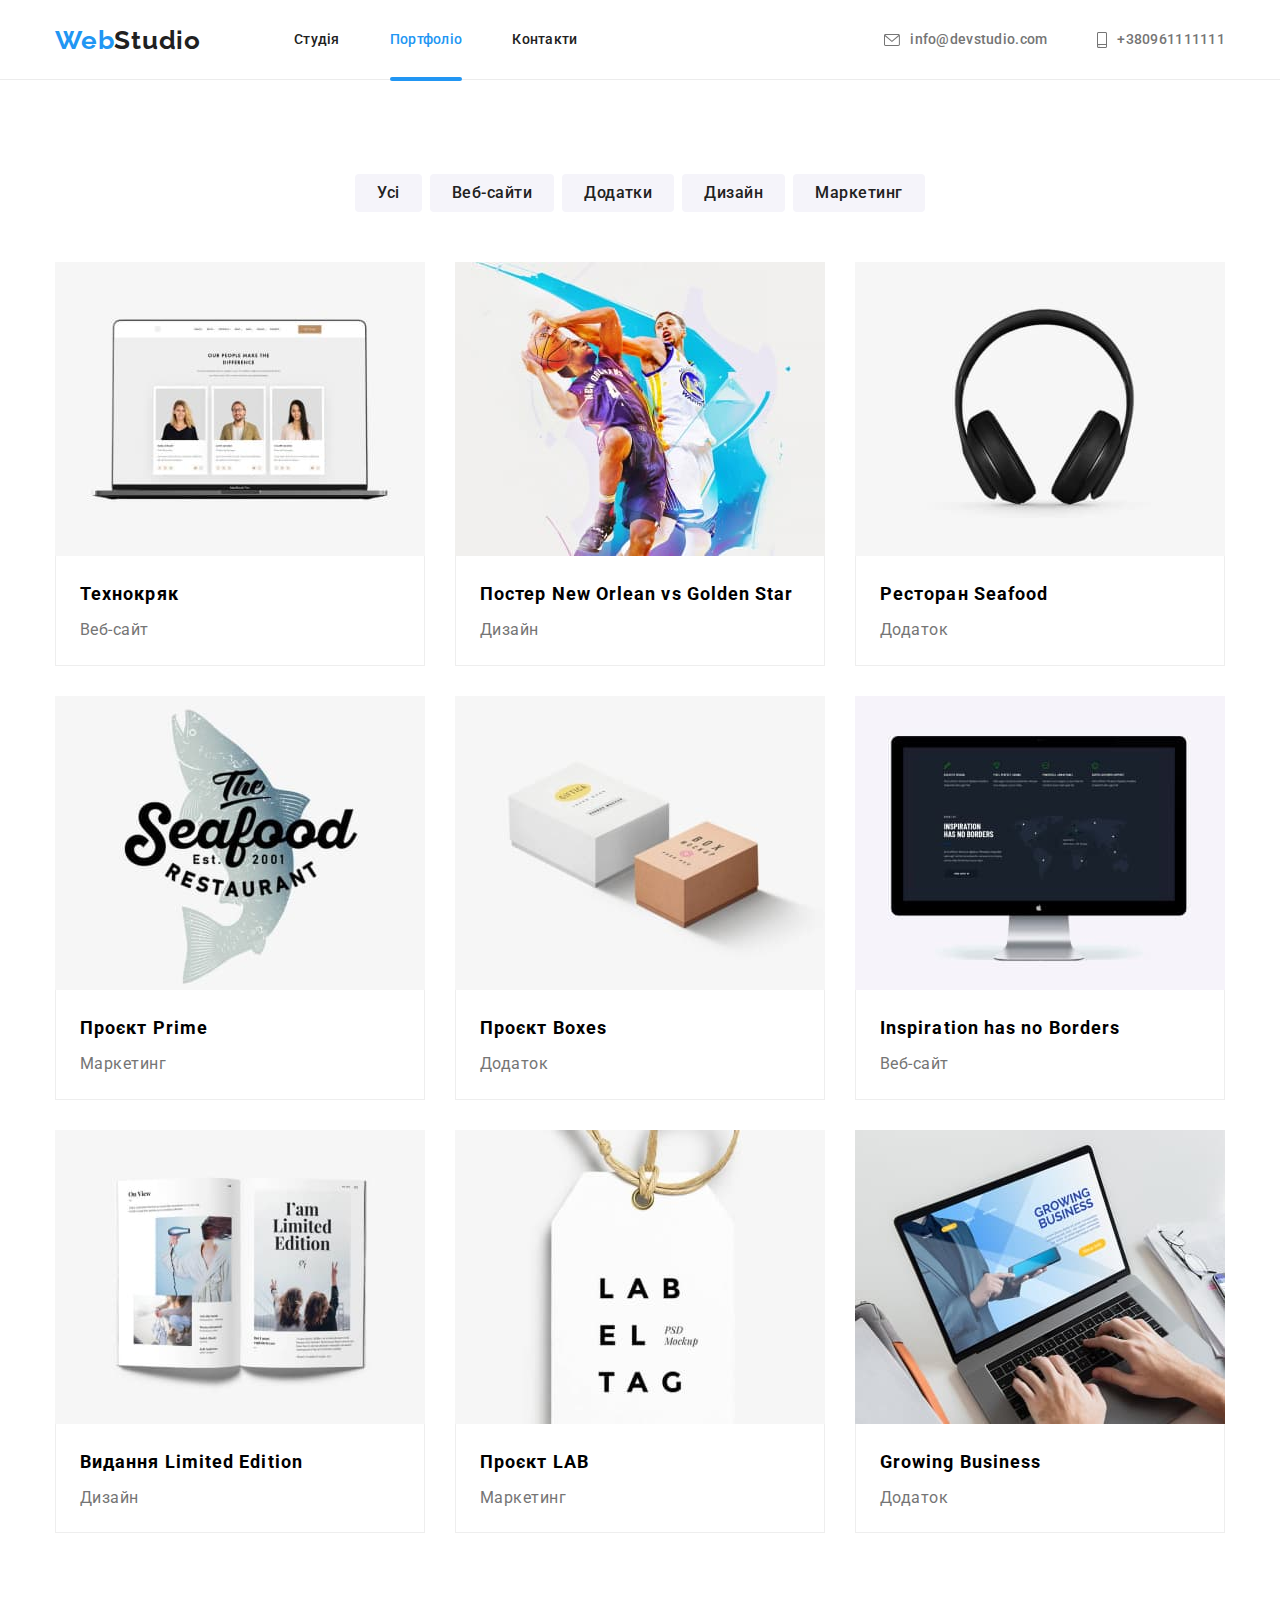
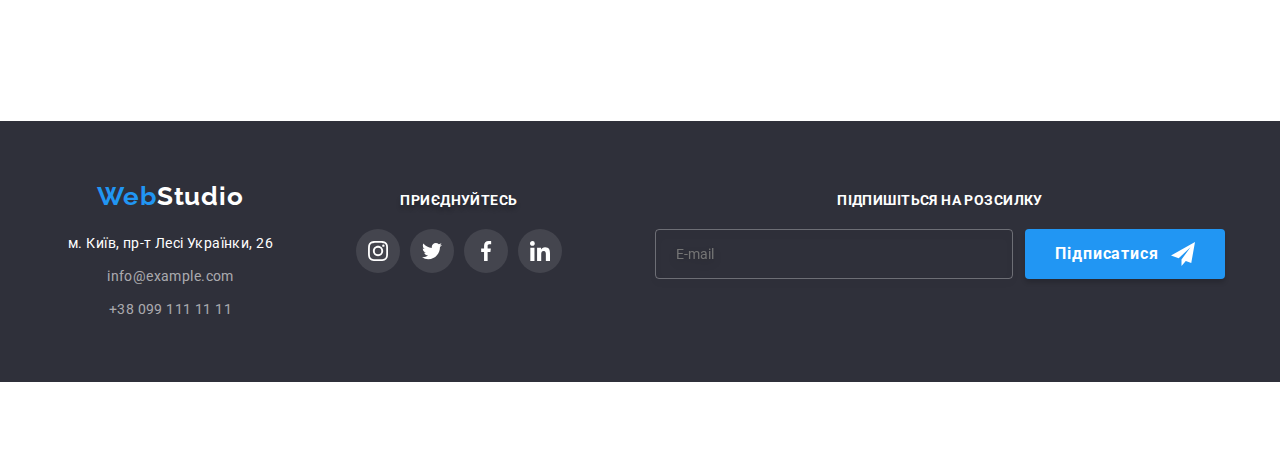
==== commit 5f4ddac3: "123" ====
--- a/portfolio.html
+++ b/portfolio.html
@@ -226,7 +226,7 @@
 
   <!-- footer -->
 
-  <section>
+  <section class="section">
     <footer class="footer">
       <div class="footer-container container">
         <div class="address">
--- a/css/main.min.css
+++ b/css/main.min.css
@@ -1 +1 @@
-body{font-family:Roboto,sans-serif;color:var(--main-text-color);font-size:14px;letter-spacing:.03em}body.modal-open{overflow:hidden}.list{list-style:none;padding-left:0;margin:0}.link{text-decoration:none}.link:hover,.link:focus{color:var(--accent-color)}h1,h2,h3,h4,h5,h6,p{margin:0}ul{margin:0;padding-left:0}.section{padding-top:94px;padding-bottom:94px}img{display:block;max-width:100%;height:auto}.hero-btn{cursor:pointer;border:none;border-radius:4px}:root{--main-text-color: #212121;--secondary-text-color: #757575;--header-color: #ececec;--accent-color: #2196f3;--background-footer-color: #2f303a;--footer-text-color: rgba(255, 255, 255, 0.6);--logo-text-color: #000000;--main-font: Roboto, sans serif;--backround-color: #ffffff;--logo-color: #2f303a;--img-portfolio-text: #eeeeee;--socials-icon-color: #afb1b8;--animation-timing-function: cubic-bezier(0.4, 0, 0.2, 1);--form-border-color: rgba(33 33, 33, 0.2)}.visually-hidden{position:absolute;width:1px;height:1px;margin:-1px;border:0;padding:0;white-space:nowrap;clip-path:inset(100%);clip:rect(0 0 0 0);overflow:hidden;margin:-1px}.visually-hidden{position:absolute;width:1px;height:1px;margin:-1px;border:0;padding:0;white-space:nowrap;clip-path:inset(100%);clip:rect(0 0 0 0);overflow:hidden;margin:-1px}.benefits__list{display:flex;gap:30px}.benefits__icon{justify-content:center;text-align:center;gap:30px;display:flex}.benefits__name{height:120px;margin-bottom:30px;background-color:#f5f4fa;border-radius:4px;display:flex;align-items:center;justify-content:center}.benefits__title{font-weight:700;font-size:14px;line-height:1.14;text-transform:uppercase;color:var(--main-text-color);margin-bottom:10px}.benefits-pre__title{line-height:1.71;color:var(--secondary-text-color)}.clients__title{font-weight:700;font-size:36px;line-height:1.16;text-align:center;margin-bottom:50px}.clients__list{display:flex;gap:30px}.clients__item{justify-content:center;align-items:center;width:170px;height:92px;gap:30px}.clients__link{display:flex;align-items:center;justify-content:center;width:100%;height:100%;color:var(--socials-icon-color);border:1px solid currentColor;border-radius:4px;transition:color 250ms var(--animation-timing-function)}.clients__link:hover,.clients__link:focus{color:var(--accent-color)}.clients__icon{fill:currentColor}.backdrop{position:fixed;top:0;left:0;width:100%;height:100%;opacity:1;transition:opacity 250ms var(--animation-timing-function),visibility 250ms var(--animation-timing-function);background-color:rgba(0,0,0,.2);overflow:scroll}.backdrop.is-hidden{visibility:hidden;opacity:0;pointer-events:none}.backdrop.is-hidden .modal{transform:translate(-50%, -50%) scale(0.8)}.modal{position:absolute;top:50%;left:50%;min-width:528px;min-height:581px;padding:40px 40px;visibility:visible;opacity:1;transition:transform 250ms var(--animation-timing-function) opacity 250ms var(--animation-timing-function) visibility 250ms var(--animation-timing-function);transform:translate(-50%, -50%) scale(1);border-radius:4px;background-color:var(--backround-color);box-shadow:0px 1px 3px rgba(0,0,0,.12),0px 1px 1px rgba(0,0,0,.14),0px 2px 1px rgba(0,0,0,.2)}@media screen and (min-width: 480px){.modal{max-width:450px;max-height:609px}}.modal-text{margin-bottom:12px;font-weight:700;font-size:20px;line-height:1.15;text-align:center;color:var(--logo-text-color)}.form-field{position:relative;display:flex;flex-direction:column;margin-bottom:10px;text-align:start;transition:border-color 250ms var(--animation-timing-function)}.icon-input{position:absolute;top:50%;left:15px;fill:var(--logo-text-color);transition:fill 250ms var(--animation-timing-function)}.form-field:focus-within .form-input,.form-field:hover .form-input{border:1px solid var(--accent-color)}.form-field:focus-within .icon-input,.form-field:hover .icon-input{fill:var(--accent-color)}.form-label{margin-bottom:4px;color:var(--secondary-text-color);display:flex}.form-input{padding:11px 12px;padding-left:43px;border:1px solid rgba(33,33,33,.2);border-radius:4px;transition:border 250ms var(--animation-timing-function);outline:rgba(0,0,0,0)}.form-field:focus-within .form-area,.form-field:hover .form-area{border:1px solid var(--accent-color)}.form-textarea::placeholder{color:rgba(117,117,117,.5)}.form-textarea{margin-bottom:20px}.form-area{width:448px;height:120px;padding:12px 16px;resize:none;transition:border 250ms var(--animation-timing-function);outline:rgba(0,0,0,0);border:1px solid rgba(33,33,33,.2);border-radius:4px}.agreement-form{margin-bottom:30px;padding-right:11px;padding-left:70px}.check-input{position:absolute;appearance:none}.checkbox{position:absolute;bottom:124px;left:85px;width:16px;height:15px;border:2px solid var(--logo-text-color);border-radius:1px;background-color:var(--backround-color)}.check-input:checked+.checkbox{border-color:var(--accent-color);background-size:contain;background-origin:border-box;background-color:var(--accent-color);background-image:url("data:image/svg+xml;charset=UTF-8,%3csvg width='16' height='15' viewBox='0 0 16 15' fill='none' xmlns='http://www.w3.org/2000/svg'%3e%3crect width='16' height='15' rx='2' fill='%232196F3'/%3e%3cpath d='M3.95703 7.75166L3.88825 7.68604L3.81923 7.75141L2.93123 8.59258L2.85486 8.66492L2.93097 8.73753L6.42671 12.0724L6.49574 12.1382L6.56476 12.0724L14.069 4.91352L14.1449 4.84116L14.069 4.76881L13.1873 3.92764L13.1183 3.86183L13.0493 3.92761L6.49577 10.1735L3.95703 7.75166Z' fill='white' stroke='white' stroke-width='0.2'/%3e%3c/svg%3e")}.agreement-label{font-size:14px;line-height:1.7;letter-spacing:.03em;display:flex;align-items:center;justify-content:center}.agreement-text{text-decoration:underline;color:var(--accent-color)}.submit-button:hover,.submit-button:focus{background-color:#188ce8;box-shadow:0px 4px 4px rgba(0,0,0,.15)}.modal-button{position:absolute;top:8px;right:8px;border-radius:50%;background-color:var(--backround-color);border:1px solid rgba(0,0,0,.1);width:30px;height:30px;padding:0;cursor:pointer;display:flex;align-items:center;justify-content:center;transition:fill 250ms var(--animation-timing-function)}.jumpin-button{animation:junpin-button .9s both}@keyframes junpin-button{0%{transform:translateY(-45px);animation-timing-function:ease-in;opacity:1}24%{opacity:1}40%{transform:translateY(-24px);animation-timing-function:ease-in}65%{transform:translateY(-12px);animation-timing-function:ease-in}82%{transform:translateY(-6px);animation-timing-function:ease-in}93%{transform:translateY(-4px);animation-timing-function:ease-in}25%,55%,75%,87%{transform:translateY(0px);animation-timing-function:ease-out}100%{transform:translateY(0px);animation-timing-function:ease-out;opacity:1}}.form-button{font-weight:700;font-size:16px;line-height:1.87;display:block;align-items:center;text-align:center;letter-spacing:.06em;color:#fff;padding:10px 52px;margin-top:30px;margin:0 auto;cursor:pointer;background:#188ce8;box-shadow:0px 4px 4px rgba(0,0,0,.15);border-radius:4px;border:none}.close-icon{fill:var(--logo-text-color);transition:fill 250ms var(--animation-timing-function)}.close-icon:hover,.close-icon:focus{fill:var(--accent-color)}.team{padding-top:0}.gallery__item:not(:last-child){margin-right:30px}.gallery__list{display:flex}.gallery__title{font-weight:700;font-size:36px;line-height:1.16;text-align:center;color:var(--main-text-color);margin-bottom:50px}.overlay__box{display:flex;position:relative;align-items:flex-end;opacity:1}.overlay__text{display:flex;position:absolute;align-items:center;justify-content:center;bottom:0;width:370px;height:70px;color:var(--backround-color);font-weight:700;line-height:1.14;text-transform:uppercase;background:rgba(47,48,58,.8)}.header-container{display:flex;align-items:center}.menue-btn{display:inline-flex;margin:0;padding:0;border:none;background-color:rgba(0,0,0,0)}.icon-close{display:none}.menue-btn.is-open .icon-close{display:block}.menue-btn.is-open .icon-menue{display:none}.header-page{height:80px;border-bottom:1px solid #ececec}.header-nav{display:flex}@media screen and (max-width: 480px){.header-nav{display:block}}.header-nav-list{display:flex;margin-left:auto;gap:50px;margin-left:93px}@media screen and (max-width: 480px){.header-nav-list{margin-left:0}}.menue-container{display:none;position:absolute;top:0;left:0;width:100%;height:796px;background-color:aqua;text-align:center;padding:48px 40px;font-weight:500;font-size:40px;line-height:1.17px;letter-spacing:.02em;color:var(--main-font-color)}.menue-container.is-open{display:block}.menue-social-list{display:flex;padding-right:10px;font-weight:500;font-size:18px;line-height:1.22;letter-spacing:.02em;color:var(--accent-color)}.menue-social-list:not(:last-child){border-right:1px solid var(--border-color)}.header-list{display:flex;margin-left:auto;align-items:center;gap:50px}@media screen and (max-width: 480px){.header-list{display:block}}.header-logo{font-family:"Raleway";font-weight:700;font-size:26px;line-height:1.19;letter-spacing:.03em}.header-logo:hover,.header-logo:focus{color:#188ce8}.first-part{color:#2196f3}.last-part{color:#000}.header-nav-link{font-family:Roboto,sans-serif;font-weight:500;line-height:1.14;letter-spacing:.02em;color:var(--main-text-color);padding-top:32px;padding-bottom:32px;display:block;transition:color 250ms var(--animation-timing-function)}@media screen and (max-width: 480px){.header-nav-link{padding-top:0}}.header-link-mail{font-style:normal;font-weight:500;line-height:1.14;letter-spacing:.02em;display:flex;align-items:center;color:var(--secondary-text-color);transition:color 250ms var(--animation-timing-function)}.header-tel{font-weight:500;line-height:1.14;letter-spacing:.02em;color:var(--secondary-text-color);display:flex;align-items:center;transition:color 250ms var(--animation-timing-function)}.icon-mail{fill:currentColor;margin-right:10px}.icon-phone{fill:currentColor;margin-right:10px}.header-link-mail:hover .icon-mail,.header-link-mail:focus .icon-mail{color:var(--accent-color--)}.header-item{position:relative;display:block;text-decoration:none}.current a{color:var(--accent-color)}@media screen and (min-width: 481px){.current a .header-item.current::after{display:inline-block;width:100%;height:4px;border-radius:2px;background-color:var(--accent-color)}}.socials-list{display:flex;justify-content:center;gap:10px}.about-list{display:flex;gap:30px}.about-item:not(:last-child){gap:30px}.img-text{padding-top:30px;padding-bottom:30px}.section-team{background-color:#f5f4fa}.about-item{box-shadow:0px 1px 3px rgba(0,0,0,.12),0px 1px 1px rgba(0,0,0,.14),0px 2px 1px rgba(0,0,0,.2);border-radius:0px 0px 4px 4px;background-color:var(--backround-color)}.workers-img{transition:transform 1000ms ease}.about-item{overflow:hidden}.about-item:hover .workers-img{transform:scale(1.2)}.about-item{gap:30px}.about-our-team{font-weight:700;font-size:36px;line-height:1.16;margin-bottom:50px;text-align:center;justify-content:center}.about-title{font-weight:500;font-size:16px;line-height:1.18;color:var(--main-text-color);margin-bottom:10px;text-align:center}.about-pre-title{font-size:16px;line-height:1.18;color:var(--secondary-text-color);text-align:center;margin-bottom:16px}.socials-link{display:flex;align-items:center;justify-content:center;width:44px;height:44px;color:var(--socials-icon-color);border-radius:50%;transition:color 250ms var(--animation-timing-function),background-color 250ms var(--animation-timing-function)}.socials-link:hover,.socials-link:focus{background-color:var(--accent-color);color:#fff}.socials-icon{fill:currentColor}.container{width:1200px;padding:0 15px;margin:0 auto}@media screen and (min-width: 480px){.container{width:480px}}@media screen and (min-width: 768px){.container{width:768px}}@media screen and (min-width: 1200px){.container{width:1200px}}/*# sourceMappingURL=main.min.css.map */+body{font-family:Roboto,sans-serif;color:var(--main-text-color);font-size:14px;letter-spacing:.03em}.section{padding-top:94px;padding-bottom:94px}@media screen and (max-with: 1199px){.section{padding-top:60px;padding-bottom:60px}}.gallery__title,.clients__title{margin-bottom:30px;font-weight:700;font-size:28px;line-height:1.18;text-align:center;letter-spacing:.03em;color:#212121}@media screen and (min-width: 1200px){.gallery__title,.clients__title{margin-bottom:50px;font-size:36px;line-height:1.16}}a{text-decoration:none}.menu{list-style:none}.list{list-style:none;padding-left:0;margin:0}.link{text-decoration:none}.link:hover,.link:focus{color:var(--accent-color)}h1,h2,h3,h4,h5,h6,p{margin:0}ul{margin:0;padding-left:0}.section{padding-top:94px;padding-bottom:94px}img{display:block;max-width:100%;height:auto}.hero-btn{cursor:pointer;border:none;border-radius:4px}:root{--main-text-color: #212121;--secondary-text-color: #757575;--header-color: #ececec;--accent-color: #2196f3;--background-footer-color: #2f303a;--footer-text-color: rgba(255, 255, 255, 0.6);--logo-text-color: #000000;--main-font: Roboto, sans serif;--backround-color: #ffffff;--logo-color: #2f303a;--img-portfolio-text: #eeeeee;--socials-icon-color: #afb1b8;--animation-timing-function: cubic-bezier(0.4, 0, 0.2, 1);--form-border-color: rgba(33 33, 33, 0.2)}.section{padding-bottom:94px;padding-top:94px}@media screen and (max-width: 1200px){.section{padding-top:60px;padding-bottom:60px}}.visually-hidden{position:absolute;width:1px;height:1px;margin:-1px;border:0;padding:0;white-space:nowrap;-webkit-clip-path:inset(100%);clip-path:inset(100%);clip:rect(0 0 0 0);overflow:hidden;margin:-1px}.visually-hidden{position:absolute;width:1px;height:1px;margin:-1px;border:0;padding:0;white-space:nowrap;-webkit-clip-path:inset(100%);clip-path:inset(100%);clip:rect(0 0 0 0);overflow:hidden;margin:-1px}.benefits__list{display:-webkit-box;display:-ms-flexbox;display:flex;-ms-flex-wrap:wrap;flex-wrap:wrap}@media screen and (max-width: 767px){.benefits__item:not(:last-child){margin-bottom:30px;display:block}}@media screen and (min-width: 1200px){.benefits__item{width:270px}}.benefits__icon{-webkit-box-pack:center;-ms-flex-pack:center;justify-content:center;-webkit-box-align:center;-ms-flex-align:center;align-items:center;gap:30px;display:-webkit-box;display:-ms-flexbox;display:flex;height:120px}.benefits__name{height:120px;margin-bottom:30px;background-color:#f5f4fa;border-radius:4px;display:-webkit-box;display:-ms-flexbox;display:flex;-webkit-box-align:center;-ms-flex-align:center;align-items:center;-webkit-box-pack:center;-ms-flex-pack:center;justify-content:center}.benefits__item:not(:last-child){margin-right:30px}.benefits__title{font-weight:700;font-size:14px;line-height:1.14;text-transform:uppercase;color:var(--main-text-color);margin-bottom:10px}@media screen and (max-width: 767px){.benefits__title{text-align:center}}.benefits-pre__title{font-size:14px;line-height:1.71;letter-spacing:.03em;color:var(--secondary-text-color)}@media screen and (min-width: 480px){.benefits-pre__title{width:100%}}@media screen and (max-width: 768px){.clients__title{font-weight:700;font-size:28px;line-height:1.17}}@media screen and (min-width: 480px){.clients__title{font-weight:700;font-size:28px;line-height:1.17;margin-bottom:30px}}.clients__title{font-weight:700;font-size:36px;line-height:1.16;text-align:center;margin-bottom:50px}.gallery__title,.about-our-team,.clients__title{margin-bottom:30px;font-weight:700;font-size:28px;line-height:1.18;text-align:center;letter-spacing:.03em;color:#212121}@media screen and (min-width: 1200px){.gallery__title,.about-our-team,.clients__title{margin-bottom:50px;font-size:36px;line-height:1.16}}.clients__list{display:-webkit-box;display:-ms-flexbox;display:flex;-ms-flex-wrap:wrap;flex-wrap:wrap;gap:30px}@media screen and (min-width: 1200px){.clients__list{-webkit-box-pack:justify;-ms-flex-pack:justify;justify-content:space-between}}@media screen and (max-width: 768px){.clients__item{-ms-flex-preferred-size:calc((100% - 30px)/2);flex-basis:calc((100% - 30px)/2)}}.clients__link{display:-webkit-box;display:-ms-flexbox;display:flex;-webkit-box-align:center;-ms-flex-align:center;align-items:center;-webkit-box-pack:center;-ms-flex-pack:center;justify-content:center;width:100%;height:92px;color:var(--socials-icon-color);border:1px solid currentColor;border-radius:4px;-webkit-transition:color 250ms var(--animation-timing-function);transition:color 250ms var(--animation-timing-function)}.clients__link:hover,.clients__link:focus{color:var(--accent-color)}@media screen and (min-width: 480px){.clients__link{width:210px}}@media screen and (min-width: 1200px){.clients__link{width:170px}}.clients__icon{fill:currentColor}.backdrop{position:fixed;top:0;left:0;width:100%;height:100%;opacity:1;-webkit-transition:opacity 250ms var(--animation-timing-function),visibility 250ms var(--animation-timing-function);transition:opacity 250ms var(--animation-timing-function),visibility 250ms var(--animation-timing-function);background-color:rgba(0,0,0,.2);overflow:scroll}.backdrop.is-hidden{visibility:hidden;opacity:0;pointer-events:none}.backdrop.is-hidden .modal{-webkit-transform:translate(-50%, -50%) scale(0.8);transform:translate(-50%, -50%) scale(0.8)}.modal{position:absolute;top:50%;left:50%;min-width:528px;min-height:581px;padding:40px 40px;visibility:visible;opacity:1;-webkit-transition:-webkit-transform 250ms var(--animation-timing-function) opacity 250ms var(--animation-timing-function) visibility 250ms var(--animation-timing-function);transition:-webkit-transform 250ms var(--animation-timing-function) opacity 250ms var(--animation-timing-function) visibility 250ms var(--animation-timing-function);transition:transform 250ms var(--animation-timing-function) opacity 250ms var(--animation-timing-function) visibility 250ms var(--animation-timing-function);transition:transform 250ms var(--animation-timing-function) opacity 250ms var(--animation-timing-function) visibility 250ms var(--animation-timing-function), -webkit-transform 250ms var(--animation-timing-function) opacity 250ms var(--animation-timing-function) visibility 250ms var(--animation-timing-function);-webkit-transform:translate(-50%, -50%) scale(1);transform:translate(-50%, -50%) scale(1);border-radius:4px;background-color:var(--backround-color);-webkit-box-shadow:0px 1px 3px rgba(0,0,0,.12),0px 1px 1px rgba(0,0,0,.14),0px 2px 1px rgba(0,0,0,.2);box-shadow:0px 1px 3px rgba(0,0,0,.12),0px 1px 1px rgba(0,0,0,.14),0px 2px 1px rgba(0,0,0,.2)}@media screen and (max-width: 1199.98px){.modal{width:100%;max-width:450px;min-height:609px}}@media screen and (min-width: 1200px){.modal{width:528px;min-height:581px}}.modal-text{margin-bottom:12px;font-weight:700;font-size:20px;line-height:1.15;text-align:center;color:var(--logo-text-color)}.form-field{position:relative;display:-webkit-box;display:-ms-flexbox;display:flex;-webkit-box-orient:vertical;-webkit-box-direction:normal;-ms-flex-direction:column;flex-direction:column;margin-bottom:10px;text-align:start;-webkit-transition:border-color 250ms var(--animation-timing-function);transition:border-color 250ms var(--animation-timing-function)}.icon-input{position:absolute;top:50%;left:15px;fill:var(--logo-text-color);-webkit-transition:fill 250ms var(--animation-timing-function);transition:fill 250ms var(--animation-timing-function)}.form-field:focus-within .form-input,.form-field:hover .form-input{border:1px solid var(--accent-color)}.form-field:focus-within .icon-input,.form-field:hover .icon-input{fill:var(--accent-color)}.form-label{margin-bottom:4px;color:var(--secondary-text-color);display:-webkit-box;display:-ms-flexbox;display:flex}.form-input{padding:11px 12px;padding-left:43px;border:1px solid rgba(33,33,33,.2);border-radius:4px;-webkit-transition:border 250ms var(--animation-timing-function);transition:border 250ms var(--animation-timing-function);outline:rgba(0,0,0,0)}.form-field:focus-within .form-area,.form-field:hover .form-area{border:1px solid var(--accent-color)}.form-textarea::-webkit-input-placeholder{color:rgba(117,117,117,.5)}.form-textarea::-moz-placeholder{color:rgba(117,117,117,.5)}.form-textarea:-ms-input-placeholder{color:rgba(117,117,117,.5)}.form-textarea::-ms-input-placeholder{color:rgba(117,117,117,.5)}.form-textarea::placeholder{color:rgba(117,117,117,.5)}.form-textarea{margin-bottom:20px}.form-area{width:448px;height:120px;padding:12px 16px;resize:none;-webkit-transition:border 250ms var(--animation-timing-function);transition:border 250ms var(--animation-timing-function);outline:rgba(0,0,0,0);border:1px solid rgba(33,33,33,.2);border-radius:4px}.agreement-form{margin-bottom:30px;padding-right:11px;padding-left:70px}.check-input{position:absolute;-webkit-appearance:none;-moz-appearance:none;appearance:none}.checkbox{position:absolute;bottom:124px;left:85px;width:16px;height:15px;border:2px solid var(--logo-text-color);border-radius:1px;background-color:var(--backround-color)}.check-input:checked+.checkbox{border-color:var(--accent-color);background-size:contain;background-origin:border-box;background-color:var(--accent-color);background-image:url("data:image/svg+xml;charset=UTF-8,%3csvg width='16' height='15' viewBox='0 0 16 15' fill='none' xmlns='http://www.w3.org/2000/svg'%3e%3crect width='16' height='15' rx='2' fill='%232196F3'/%3e%3cpath d='M3.95703 7.75166L3.88825 7.68604L3.81923 7.75141L2.93123 8.59258L2.85486 8.66492L2.93097 8.73753L6.42671 12.0724L6.49574 12.1382L6.56476 12.0724L14.069 4.91352L14.1449 4.84116L14.069 4.76881L13.1873 3.92764L13.1183 3.86183L13.0493 3.92761L6.49577 10.1735L3.95703 7.75166Z' fill='white' stroke='white' stroke-width='0.2'/%3e%3c/svg%3e")}.agreement-label{font-size:14px;line-height:1.7;letter-spacing:.03em;display:-webkit-box;display:-ms-flexbox;display:flex;-webkit-box-align:center;-ms-flex-align:center;align-items:center;-webkit-box-pack:center;-ms-flex-pack:center;justify-content:center}.agreement-text{text-decoration:underline;color:var(--accent-color)}.submit-button:hover,.submit-button:focus{background-color:#188ce8;-webkit-box-shadow:0px 4px 4px rgba(0,0,0,.15);box-shadow:0px 4px 4px rgba(0,0,0,.15)}.modal-button{position:absolute;top:8px;right:8px;border-radius:50%;background-color:var(--backround-color);border:1px solid rgba(0,0,0,.1);width:30px;height:30px;padding:0;cursor:pointer;display:-webkit-box;display:-ms-flexbox;display:flex;-webkit-box-align:center;-ms-flex-align:center;align-items:center;-webkit-box-pack:center;-ms-flex-pack:center;justify-content:center;-webkit-transition:fill 250ms var(--animation-timing-function);transition:fill 250ms var(--animation-timing-function)}.jumpin-button{-webkit-animation:junpin-button .9s both;animation:junpin-button .9s both}@-webkit-keyframes junpin-button{0%{-webkit-transform:translateY(-45px);transform:translateY(-45px);-webkit-animation-timing-function:ease-in;animation-timing-function:ease-in;opacity:1}24%{opacity:1}40%{-webkit-transform:translateY(-24px);transform:translateY(-24px);-webkit-animation-timing-function:ease-in;animation-timing-function:ease-in}65%{-webkit-transform:translateY(-12px);transform:translateY(-12px);-webkit-animation-timing-function:ease-in;animation-timing-function:ease-in}82%{-webkit-transform:translateY(-6px);transform:translateY(-6px);-webkit-animation-timing-function:ease-in;animation-timing-function:ease-in}93%{-webkit-transform:translateY(-4px);transform:translateY(-4px);-webkit-animation-timing-function:ease-in;animation-timing-function:ease-in}25%,55%,75%,87%{-webkit-transform:translateY(0px);transform:translateY(0px);-webkit-animation-timing-function:ease-out;animation-timing-function:ease-out}100%{-webkit-transform:translateY(0px);transform:translateY(0px);-webkit-animation-timing-function:ease-out;animation-timing-function:ease-out;opacity:1}}@keyframes junpin-button{0%{-webkit-transform:translateY(-45px);transform:translateY(-45px);-webkit-animation-timing-function:ease-in;animation-timing-function:ease-in;opacity:1}24%{opacity:1}40%{-webkit-transform:translateY(-24px);transform:translateY(-24px);-webkit-animation-timing-function:ease-in;animation-timing-function:ease-in}65%{-webkit-transform:translateY(-12px);transform:translateY(-12px);-webkit-animation-timing-function:ease-in;animation-timing-function:ease-in}82%{-webkit-transform:translateY(-6px);transform:translateY(-6px);-webkit-animation-timing-function:ease-in;animation-timing-function:ease-in}93%{-webkit-transform:translateY(-4px);transform:translateY(-4px);-webkit-animation-timing-function:ease-in;animation-timing-function:ease-in}25%,55%,75%,87%{-webkit-transform:translateY(0px);transform:translateY(0px);-webkit-animation-timing-function:ease-out;animation-timing-function:ease-out}100%{-webkit-transform:translateY(0px);transform:translateY(0px);-webkit-animation-timing-function:ease-out;animation-timing-function:ease-out;opacity:1}}.form-button{font-weight:700;font-size:16px;line-height:1.87;display:block;-webkit-box-align:center;-ms-flex-align:center;align-items:center;text-align:center;letter-spacing:.06em;color:#fff;padding:10px 52px;margin-top:30px;margin:0 auto;cursor:pointer;background:#188ce8;-webkit-box-shadow:0px 4px 4px rgba(0,0,0,.15);box-shadow:0px 4px 4px rgba(0,0,0,.15);border-radius:4px;border:none}.close-icon{fill:var(--logo-text-color);-webkit-transition:fill 250ms var(--animation-timing-function);transition:fill 250ms var(--animation-timing-function)}.close-icon:hover,.close-icon:focus{fill:var(--accent-color)}.team{padding-top:0}@media screen and (max-width: 1200px){.team{display:none}}.gallery__item:not(:last-child){margin-right:30px}.gallery__list{display:-webkit-box;display:-ms-flexbox;display:flex}.gallery__title{font-weight:700;font-size:36px;line-height:1.16;text-align:center;color:var(--main-text-color);margin-bottom:50px}.overlay__box{display:-webkit-box;display:-ms-flexbox;display:flex;position:relative;-webkit-box-align:end;-ms-flex-align:end;align-items:flex-end;opacity:1}.overlay__text{display:-webkit-box;display:-ms-flexbox;display:flex;position:absolute;-webkit-box-align:center;-ms-flex-align:center;align-items:center;-webkit-box-pack:center;-ms-flex-pack:center;justify-content:center;bottom:0;width:370px;height:70px;color:var(--backround-color);font-weight:700;line-height:1.14;text-transform:uppercase;background:rgba(47,48,58,.8)}.header-container{display:-webkit-box;display:-ms-flexbox;display:flex;-webkit-box-align:center;-ms-flex-align:center;align-items:center;-webkit-box-pack:justify;-ms-flex-pack:justify;justify-content:space-between;position:relative}.header-nav-list{display:-webkit-box;display:-ms-flexbox;display:flex;margin-left:87px;gap:30px}.header-list{display:-webkit-box;display:-ms-flexbox;display:flex;margin-left:auto;-webkit-box-align:center;-ms-flex-align:center;align-items:center;gap:50px}@media screen and (max-width: 768px){.header-list{display:none}}@media screen and (min-width: 768px)and (max-width: 1200px){.header-list{display:block}}.header-logo{font-family:"Raleway";font-weight:700;font-size:26px;line-height:1.19;letter-spacing:.03em;padding-top:16px;padding-bottom:16px;display:block}.header-logo:hover,.header-logo:focus{color:#188ce8}.first-part{color:#2196f3}.last-part{color:#000}.header-nav-link{font-family:Roboto,sans-serif;font-weight:500;line-height:1.14;letter-spacing:.02em;color:var(--main-text-color);padding-top:32px;padding-bottom:32px;display:block;-webkit-transition:color 250ms var(--animation-timing-function);transition:color 250ms var(--animation-timing-function)}.header-link-mail{font-style:normal;font-weight:500;line-height:1.14;letter-spacing:.02em;display:-webkit-box;display:-ms-flexbox;display:flex;-webkit-box-align:center;-ms-flex-align:center;align-items:center;color:var(--secondary-text-color);-webkit-transition:color 250ms var(--animation-timing-function);transition:color 250ms var(--animation-timing-function)}.header-tel{font-weight:500;line-height:1.14;letter-spacing:.02em;color:var(--secondary-text-color);display:-webkit-box;display:-ms-flexbox;display:flex;-webkit-box-align:center;-ms-flex-align:center;align-items:center;-webkit-transition:color 250ms var(--animation-timing-function);transition:color 250ms var(--animation-timing-function)}.icon-mail{fill:currentColor;margin-right:10px}.icon-phone{fill:currentColor;margin-right:10px}.header-link-mail:hover .icon-mail,.header-link-mail:focus .icon-mail{color:var(--accent-color--)}.header-item{display:block;text-decoration:none}.current a{color:var(--accent-color)}.current a .header-item.current::after{position:absolute;bottom:0;left:0;content:"";margin-bottom:-1px}@media screen and (max-width: 768px){.header-nav{display:none}}.section-team{background-color:#f5f4fa;display:-webkit-box;display:-ms-flexbox;display:flex;-ms-flex-wrap:wrap;flex-wrap:wrap}@media screen and (min-width: 768px){.section-team{display:block;-webkit-box-align:center;-ms-flex-align:center;align-items:center;-webkit-box-pack:center;-ms-flex-pack:center;justify-content:center;-ms-flex-wrap:wrap;flex-wrap:wrap;gap:30px}}@media screen and (min-width: 1200px){.section-team{-webkit-box-align:center;-ms-flex-align:center;align-items:center;-ms-flex-wrap:nowrap;flex-wrap:nowrap}}.about-list{display:-webkit-box;display:-ms-flexbox;display:flex;-ms-flex-wrap:wrap;flex-wrap:wrap;gap:30px;-webkit-box-align:center;-ms-flex-align:center;align-items:center;-webkit-box-pack:center;-ms-flex-pack:center;justify-content:center}@media screen and (min-width: 1200px){.about-list{-ms-flex-wrap:nowrap;flex-wrap:nowrap;-webkit-box-align:center;-ms-flex-align:center;align-items:center}}@media screen and (max-width: 768px){.about-item:not(:last-child){gap:30px}}.img-text{padding-top:30px;padding-bottom:30px}.about-item{-webkit-box-shadow:0px 1px 3px rgba(0,0,0,.12),0px 1px 1px rgba(0,0,0,.14),0px 2px 1px rgba(0,0,0,.2);box-shadow:0px 1px 3px rgba(0,0,0,.12),0px 1px 1px rgba(0,0,0,.14),0px 2px 1px rgba(0,0,0,.2);border-radius:0px 0px 4px 4px;background-color:var(--backround-color)}.workers-img{-webkit-transition:-webkit-transform 1000ms ease;transition:-webkit-transform 1000ms ease;transition:transform 1000ms ease;transition:transform 1000ms ease, -webkit-transform 1000ms ease}.about-item{overflow:hidden}.about-item:hover .workers-img{-webkit-transform:scale(1.2);transform:scale(1.2)}.about-our-team{font-weight:700;font-size:36px;line-height:1.16;margin-bottom:50px;text-align:center;-webkit-box-pack:center;-ms-flex-pack:center;justify-content:center}.about-title{font-weight:500;font-size:16px;line-height:1.18;color:var(--main-text-color);margin-bottom:10px;text-align:center}.about-pre-title{font-size:16px;line-height:1.18;color:var(--secondary-text-color);text-align:center;margin-bottom:16px}.socials-link{display:-webkit-box;display:-ms-flexbox;display:flex;-webkit-box-align:center;-ms-flex-align:center;align-items:center;-webkit-box-pack:center;-ms-flex-pack:center;justify-content:center;width:44px;height:44px;color:var(--socials-icon-color);border-radius:50%;-webkit-transition:color 250ms var(--animation-timing-function),background-color 250ms var(--animation-timing-function);transition:color 250ms var(--animation-timing-function),background-color 250ms var(--animation-timing-function)}.socials-link:hover,.socials-link:focus{background-color:var(--accent-color);color:#fff}.socials-icon{fill:currentColor}.socials-list{display:-webkit-box;display:-ms-flexbox;display:flex;-webkit-box-pack:center;-ms-flex-pack:center;justify-content:center;gap:10px}.container{padding:0 15px;margin:0 auto}@media screen and (min-width: 480px){.container{width:480px}}@media screen and (min-width: 768px){.container{width:768px}}@media screen and (min-width: 1200px){.container{width:1200px}}.menu{display:-webkit-box;display:-ms-flexbox;display:flex}@media(max-width: 767px){.menu{display:none}}.menu-toggle{min-height:40px;min-width:40px;display:-webkit-box;display:-ms-flexbox;display:flex;-webkit-box-align:center;-ms-flex-align:center;align-items:center;-webkit-box-pack:center;-ms-flex-pack:center;justify-content:center;margin:0;padding:0;background-color:rgba(0,0,0,0);cursor:pointer;border:none;border-radius:50%;outline:none}@media screen and (min-width: 768px){.menu-toggle{display:none}}.menu-container{position:fixed;top:0;left:0;display:-webkit-box;display:-ms-flexbox;display:flex;-webkit-box-orient:vertical;-webkit-box-direction:normal;-ms-flex-direction:column;flex-direction:column;width:100%;height:100%;padding:48px 40px;background-color:var(--backround-color);z-index:999;-webkit-transform:translateX(100%);transform:translateX(100%);-webkit-transition:-webkit-transform 250ms ease-in-out;transition:-webkit-transform 250ms ease-in-out;transition:transform 250ms ease-in-out;transition:transform 250ms ease-in-out, -webkit-transform 250ms ease-in-out}.menu-container.is-open{-webkit-transform:translateX(0);transform:translateX(0)}.menu-container .menu-toggle{position:absolute;top:10px;right:15px;fill:#212121;-webkit-transition:fill 250ms cubic-bezier(0.4, 0, 0.2, 1);transition:fill 250ms cubic-bezier(0.4, 0, 0.2, 1)}.menu-container .menu-toggle:hover,.menu-container .menu-toggle:focus{fill:#2196f3}.mobile-menu{display:block;margin-bottom:auto}.mobile-menu .mobile-menu__item:not(:last-child){margin-bottom:30px}.mobile-menu .mobile-menu__link{font-weight:500;font-size:40px;line-height:1.17;text-align:center;letter-spacing:.02em;color:#212121}.mobile-menu .mobile-menu__link--current{color:#2196f3}.mobile-contacts{margin-bottom:64px;display:block;font-weight:500;line-height:1.17;letter-spacing:.02em}.mobile-contacts .mobile-contacts__link-email{font-weight:500;font-size:24px;line-height:1.16;letter-spacing:.02em;color:#757575}.mobile-contacts .mobile-contacts__link-phone{font-size:34px;line-height:1.17;letter-spacing:.02em;color:#2196f3}.mobile-contacts .mobile-contacts__item:not(:last-child){margin-bottom:30px}.mobile-socials{display:-webkit-box;display:-ms-flexbox;display:flex;-ms-flex-wrap:wrap;flex-wrap:wrap;row-gap:15px}.mobile-socials__item:not(:last-child)::after{content:"";margin-left:10px;margin-right:10px;border:1px solid rgba(33,33,33,.2);-webkit-transform:rotate(90deg);transform:rotate(90deg)}.mobile-socials__link{font-weight:500;font-size:18px;line-height:1.22;letter-spacing:.02em;color:#2196f3}.footer{background-color:var(--background-footer-color);text-align:center}.footer-container{text-align:center;-webkit-box-pack:center;-ms-flex-pack:center;justify-content:center}@media screen and (min-width: 1200px){.footer-container{display:-webkit-box;display:-ms-flexbox;display:flex;-webkit-box-align:baseline;-ms-flex-align:baseline;align-items:baseline}}@media screen and (max-width: 1199px){.address{margin-bottom:60px}}@media screen and (min-width: 1200px){.address{width:231px}.socials-list-list{display:-webkit-box;display:-ms-flexbox;display:flex;-webkit-box-pack:center;-ms-flex-pack:center;justify-content:center;display:flex;gap:10px}.container-icon{margin-left:70px}.footer-address{margin-top:20px}.footer-item:not(:last-child){margin-bottom:9px}.footer-link-map{font-size:14px;line-height:1.71;color:#fff;-webkit-transition:color 250ms var(--animation-timing-function);transition:color 250ms var(--animation-timing-function)}.footer-link .footer-tel{font-size:14px;line-height:1.71;color:var(--footer-text-color);-webkit-transition:color 250ms var(--animation-timing-function);transition:color 250ms var(--animation-timing-function)}.text-footer{font-weight:700;line-height:1.14;text-transform:uppercase;margin-bottom:20px;color:var(--backround-color);text-shadow:0px 4px 4px rgba(0,0,0,.25)}}@media screen and (max-width: 1199px){.container-icon{margin-bottom:60px}}@media screen and (min-width: 1200px){.container-icon{display:-webkit-box;display:-ms-flexbox;display:flex;-webkit-box-pack:center;-ms-flex-pack:center;justify-content:center;margin-left:70px;-webkit-box-orient:vertical;-webkit-box-direction:normal;-ms-flex-direction:column;flex-direction:column}}.socials-link-item{display:-webkit-box;display:-ms-flexbox;display:flex;-webkit-box-align:center;-ms-flex-align:center;align-items:center;-webkit-box-pack:center;-ms-flex-pack:center;justify-content:center;width:44px;height:44px;border-radius:50%;background:rgba(255,255,255,.1);color:#fff;-webkit-transition:background-color 250ms var(--animation-timing-function);transition:background-color 250ms var(--animation-timing-function)}.socials-link-item:hover,.socials-link-item:focus{background-color:#2196f3;color:#fff}.socials-icon-footer{fill:currentColor}.sign-up{margin-left:auto}.sign-up-with-btn{display:-webkit-box;display:-ms-flexbox;display:flex;gap:12px}.sign-up-title{font-weight:700;font-size:14px;line-height:1.14;text-transform:uppercase;color:var(--backround-color);margin-bottom:20px}.sign-up-button{display:-webkit-box;display:-ms-flexbox;display:flex;gap:12px;-webkit-box-align:center;-ms-flex-align:center;align-items:center;-webkit-box-pack:center;-ms-flex-pack:center;justify-content:center}.sign-up-input{width:358px;height:50px;background-color:rgba(0,0,0,0);border:1px solid rgba(255,255,255,.3);border-radius:4px;-webkit-filter:drop-shadow(0px 4px 4px rgba(0, 0, 0, 0.15));filter:drop-shadow(0px 4px 4px rgba(0, 0, 0, 0.15));color:var(--secondary-text-color);padding-left:20px}.input-container{display:-webkit-box;display:-ms-flexbox;display:flex;position:relative}@media screen and (min-width: 480px){.input-container{display:block}}.form-with-label{display:block;width:358px;font-size:16px;line-height:1.25;color:rgba(255,255,255,.6)}.sign-up-button{display:-webkit-box;display:-ms-flexbox;display:flex;-webkit-box-align:center;-ms-flex-align:center;align-items:center;text-align:center;background-color:var(--accent-color);font-weight:700;font-size:16px;line-height:1.87;color:var(--backround-color);border:none;padding:10px 28px;width:200px;height:50px;letter-spacing:.06em;-webkit-box-shadow:0px 4px 4px rgba(0,0,0,.15);box-shadow:0px 4px 4px rgba(0,0,0,.15);border-radius:4px;cursor:pointer}@media screen and (min-width: 480px)and (max-width: 1199px){.sign-up-button{padding-top:10px;padding-bottom:10px;padding-left:31px;padding-right:28px;margin-left:0}}.footer-logo{font-family:"Raleway";font-style:normal;font-weight:700;font-size:26px;line-height:1.19;letter-spacing:.03em}.first-part{color:#2196f3}.second-part{color:#fff}.footer-link-map{font-family:Roboto;font-style:normal;font-weight:400;font-size:14px;line-height:1.71;letter-spacing:.03em;color:#fff;-webkit-transition:color 250ms var(--animation-timing-function);transition:color 250ms var(--animation-timing-function)}.footer-link,.footer-tel{font-family:Roboto;font-style:normal;font-weight:400;font-size:14px;line-height:1.71;letter-spacing:.03em;color:var(--footer-text-color);-webkit-transition:color 250ms var(--animation-timing-function);transition:color 250ms var(--animation-timing-function)}.hero-section{margin-left:auto;margin-right:auto;background-repeat:no-repeat;background-size:cover;background-position:center;background-image:-webkit-gradient(linear, left top, left bottom, from(rgba(47, 48, 58, 0.7)), to(rgba(47, 48, 58, 0.4))),url("../images/images.index/hero/header-tel1.jpg");background-image:linear-gradient(180deg, rgba(47, 48, 58, 0.7), rgba(47, 48, 58, 0.4)),url("../images/images.index/hero/header-tel1.jpg")}@media(min-device-pixel-ratio: 2),(-webkit-min-device-pixel-ratio: 2),(min-resolution: 192dpi),(min-resolution: 2dppx){.hero-section{background-image:-webkit-gradient(linear, left top, left bottom, from(rgba(47, 48, 58, 0.7)), to(rgba(47, 48, 58, 0.4))),url("../images/images.index/hero/header-tel2x.jpg");background-image:linear-gradient(180deg, rgba(47, 48, 58, 0.7), rgba(47, 48, 58, 0.4)),url("../images/images.index/hero/header-tel2x.jpg")}}@media screen and (min-width: 481px){.hero-section{background-image:-webkit-gradient(linear, left top, left bottom, from(rgba(47, 48, 58, 0.7)), to(rgba(47, 48, 58, 0.4))),url("../images/images.index/hero/header-plan1.jpg");background-image:linear-gradient(180deg, rgba(47, 48, 58, 0.7), rgba(47, 48, 58, 0.4)),url("../images/images.index/hero/header-plan1.jpg")}}@media screen and (min-width: 481px)and (min-device-pixel-ratio: 2),screen and (min-width: 481px)and (-webkit-min-device-pixel-ratio: 2),screen and (min-width: 481px)and (min-resolution: 192dpi),screen and (min-width: 481px)and (min-resolution: 2dppx){.hero-section{background-image:-webkit-gradient(linear, left top, left bottom, from(rgba(47, 48, 58, 0.7)), to(rgba(47, 48, 58, 0.4))),url("../images/images.index/hero/header-plan2x.jpg");background-image:linear-gradient(180deg, rgba(47, 48, 58, 0.7), rgba(47, 48, 58, 0.4)),url("../images/images.index/hero/header-plan2x.jpg")}}@media screen and (min-width: 769px){.hero-section{background-image:-webkit-gradient(linear, left top, left bottom, from(rgba(47, 48, 58, 0.7)), to(rgba(47, 48, 58, 0.4))),url("../images/images.index/hero/headerdesktop1.jpg");background-image:linear-gradient(180deg, rgba(47, 48, 58, 0.7), rgba(47, 48, 58, 0.4)),url("../images/images.index/hero/headerdesktop1.jpg")}}@media screen and (min-width: 769px)and (min-device-pixel-ratio: 2),screen and (min-width: 769px)and (-webkit-min-device-pixel-ratio: 2),screen and (min-width: 769px)and (min-resolution: 192dpi),screen and (min-width: 769px)and (min-resolution: 2dppx){.hero-section{background-image:-webkit-gradient(linear, left top, left bottom, from(rgba(47, 48, 58, 0.7)), to(rgba(47, 48, 58, 0.4))),url("../images/images.index/hero/headerdesktop2x.jpg");background-image:linear-gradient(180deg, rgba(47, 48, 58, 0.7), rgba(47, 48, 58, 0.4)),url("../images/images.index/hero/headerdesktop2x.jpg")}}.hero-section{background-color:#2f303a;padding:118px 0;text-align:center;height:400px}.hero-first-title{font-weight:900;font-size:44px;line-height:1.36;text-align:center;color:var(--backround-color);letter-spacing:.06em;text-transform:uppercase;margin:0 auto;margin-bottom:30px;max-width:696px}@media screen and (max-width: 1199px){.hero-first-title{max-width:360px;font-size:26px;line-height:1.62}}.hero-btn{font-family:inherit;font-weight:700;font-size:16px;line-height:1.88;background:var(--accent-color);-webkit-box-shadow:0px 4px 4px rgba(0,0,0,.15);box-shadow:0px 4px 4px rgba(0,0,0,.15);letter-spacing:.06em;color:#fff;padding:10px 32px 10px 32px;display:block;margin:0 auto;-webkit-transition:background-color 250ms var(--animation-timing-function);transition:background-color 250ms var(--animation-timing-function)}.hero-btn:hover,.hero-btn:focus{background-color:#188ce8;-webkit-box-shadow:0px 4px 4px rgba(0,0,0,.15);box-shadow:0px 4px 4px rgba(0,0,0,.15);border-radius:4px}.current a{color:#2196f3}.header-logo{font-family:"Raleway";font-weight:700;font-size:26px;line-height:1.19;letter-spacing:.03em}.first-part{color:#2196f3}.last-part{color:#212121}.header-tel{font-weight:500;font-size:14px;line-height:1.71;letter-spacing:.02em;color:var(--secondary-text-color)}.thumb-cards{position:relative;overflow:hidden}.product-overlay{position:absolute;background:rgba(33,150,243,.9);top:0;left:0;width:100%;height:100%;padding:63px 24px;z-index:10;-webkit-transform:translateY(101%);transform:translateY(101%);-webkit-transition:-webkit-transform 250ms var(--animation-timing-function);transition:-webkit-transform 250ms var(--animation-timing-function);transition:transform 250ms var(--animation-timing-function);transition:transform 250ms var(--animation-timing-function), -webkit-transform 250ms var(--animation-timing-function)}.progect-nav:hover .product-overlay,.progect-nav:focus .product-overlay{-webkit-transform:translateY(0%);transform:translateY(0%)}.progect-nav{display:block;text-decoration:none;-webkit-transition:-webkit-box-shadow 250ms var(--animation-timing-function);transition:-webkit-box-shadow 250ms var(--animation-timing-function);transition:box-shadow 250ms var(--animation-timing-function);transition:box-shadow 250ms var(--animation-timing-function), -webkit-box-shadow 250ms var(--animation-timing-function)}.product-actions{position:absolute;padding:63px 24px;font-weight:400;font-size:18px;line-height:1.55;letter-spacing:.03em;color:var(--backround-color)}.filtres-list{display:-webkit-box;display:-ms-flexbox;display:flex;margin-bottom:50px;-webkit-box-pack:center;-ms-flex-pack:center;justify-content:center;gap:8px}.progect-nav:hover,.progect-nav:focus{-webkit-box-shadow:0px 1px 1px rgba(0,0,0,.12),0px 4px 4px rgba(0,0,0,.06),1px 4px 6px rgba(0,0,0,.16);box-shadow:0px 1px 1px rgba(0,0,0,.12),0px 4px 4px rgba(0,0,0,.06),1px 4px 6px rgba(0,0,0,.16)}.btn-main{font-family:inherit;font-weight:500;font-size:16px;line-height:1.62;letter-spacing:.03em;color:var(--main-text-color);background:#f5f4fa;cursor:pointer;border-radius:4px;border:none;padding:6px 22px;-webkit-transition-property:color,background-color,-webkit-box-shadow;transition-property:color,background-color,-webkit-box-shadow;transition-property:color,background-color,box-shadow;transition-property:color,background-color,box-shadow,-webkit-box-shadow;-webkit-transition-duration:250ms;transition-duration:250ms;-webkit-transition-timing-function:var(--animation-timing-function);transition-timing-function:var(--animation-timing-function)}.btn-main:hover,.btn-main:focus{background:#188ce8;color:#fff;-webkit-box-shadow:0px 3px 1px rgba(0,0,0,.1),0px 1px 2px rgba(0,0,0,.08),0px 2px 2px rgba(0,0,0,.12);box-shadow:0px 3px 1px rgba(0,0,0,.1),0px 1px 2px rgba(0,0,0,.08),0px 2px 2px rgba(0,0,0,.12)}.examples-list{display:-webkit-box;display:-ms-flexbox;display:flex;-ms-flex-wrap:wrap;flex-wrap:wrap;gap:30px}.img-portfolio-text{padding:20px 24px;border-bottom:1px solid #eee;border-left:1px solid #eee;border-right:1px solid #eee}.hero-title{font-weight:700;font-size:18px;line-height:2;letter-spacing:.06em;color:var(--logo-text-color);margin-bottom:4px}.hero-pre-title{font-size:16px;line-height:1.8;letter-spacing:.03em;color:var(--secondary-text-color)}footer{background-color:var(--background-footer-color)}.footer-logo{font-family:"Raleway";font-style:normal;font-weight:700;font-size:26px;line-height:1.19;letter-spacing:.03em}.first-part{color:#2196f3}.second-part{color:#fff}.footer-link-map{font-family:Roboto;font-style:normal;font-weight:400;font-size:14px;line-height:1.71;letter-spacing:.03em;color:#fff;-webkit-transition:color 250ms var(--animation-timing-function);transition:color 250ms var(--animation-timing-function)}.footer-link,.footer-tel{font-family:Roboto;font-style:normal;font-weight:400;font-size:14px;line-height:1.71;letter-spacing:.03em;color:var(--footer-text-color);-webkit-transition:color 250ms var(--animation-timing-function);transition:color 250ms var(--animation-timing-function)}/*# sourceMappingURL=main.min.css.map */--- a/css/styles.css
+++ b/css/styles.css
@@ -203,8 +203,8 @@
   height: 600px;
   margin-left: auto;
   margin-right: auto;
-  background-image: linear-gradient(to right, rgba(47, 48, 58, 0.4), rgba(47, 48, 58, 0.4)),
-    url(../images/image1.jpg);
+  /* background-image: linear-gradient(to right, rgba(47, 48, 58, 0.4), rgba(47, 48, 58, 0.4)),
+    url(../images/image1.jpg); */
   background-repeat: no-repeat;
   background-size: cover;
   background-position: center;
@@ -518,7 +518,6 @@
   fill: var(--accent-color);
 }
 /* --BENEFITS-- */
-
 .visually-hidden {
   position: absolute;
   width: 1px;
@@ -556,9 +555,9 @@
   justify-content: center;
 }
 
-/* .hero-item:not(:last-child) {
+.hero-item:not(:last-child) {
   margin-right: 30px;
-/* } */
+}
 
 .benefits__title {
   font-weight: 700;
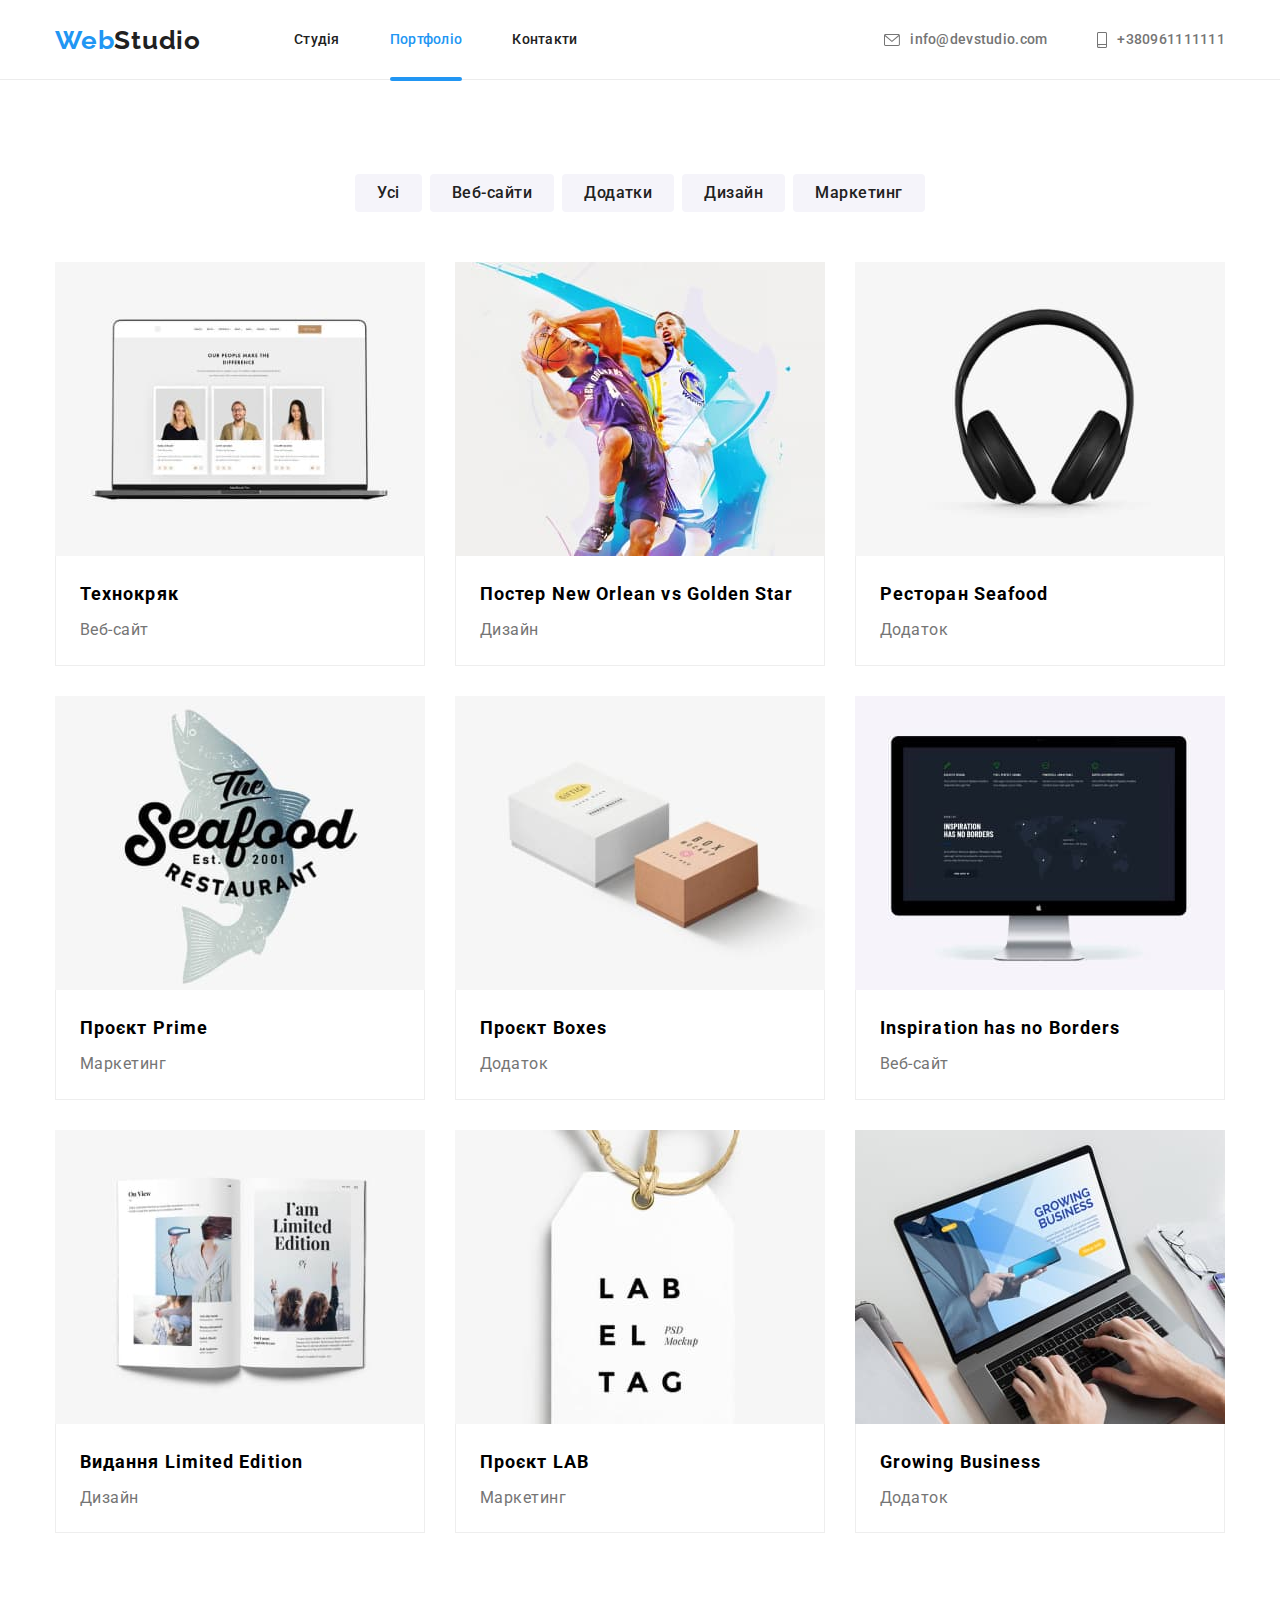
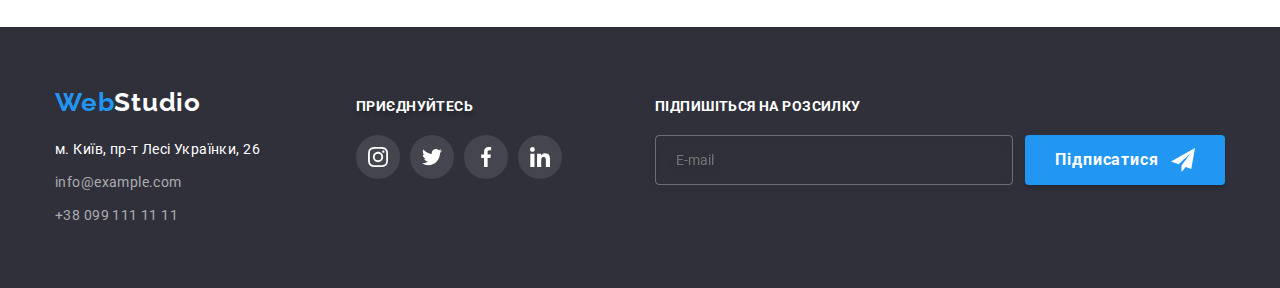
==== commit cedf7544: "123" ====
--- a/portfolio.html
+++ b/portfolio.html
@@ -226,93 +226,92 @@
 
   <!-- footer -->
 
-  <section class="section">
-    <footer class="footer">
-      <div class="footer-container container">
-        <div class="address">
-          <a class="footer-logo link" href="./index.html"><span class="first-part">Web</span><span
-              class="second-part">Studio</span></a>
-          <address class="footer-address">
-            <ul class="list footer-list">
-              <li class="footer-item">
-                <a class="footer-link-map link" href="https://goo.gl/maps/BN2P9NeAtjH4bp3VA" target="_blank"
-                  rel="noopener noreferrer nofollow">
-                  м. Київ, пр-т Лесі Українки, 26</a>
-              </li>
-              <li class="footer-item link"><a class="footer-link link"
-                  href="mailto:info@example.com">info@example.com</a>
-              </li>
-              <li class="footer-item link"><a class="footer-tel link" href="tel:+380991111111">+38 099 111 11 11</a>
-              </li>
-            </ul>
-          </address>
-        </div>
-
-
-
-        <div class="container-icon">
-          <p class="text-footer">ПРИЄДНУЙТЕСЬ</p>
-          <ul class="socials-list-list list">
-            <li class="socials-item">
-              <a class="socials-link-item link" href="https://Instagram.com" target="_blank"
-                rel="nofollow noopener noreferrer" aria-label="Instagram icon">
-                <svg class="socials-icon-footer" width="20" height="20">
-                  <use href="./images/icons.svg#icon-instagram">
-                  </use>
-                </svg>
-              </a>
+
+  <footer class="footer">
+    <div class="footer-container container">
+      <div class="address">
+        <a class="footer-logo link" href="./index.html"><span class="first-part">Web</span><span
+            class="second-part">Studio</span></a>
+        <address class="footer-address">
+          <ul class="list footer-list">
+            <li class="footer-item">
+              <a class="footer-link-map link" href="https://goo.gl/maps/BN2P9NeAtjH4bp3VA" target="_blank"
+                rel="noopener noreferrer nofollow">
+                м. Київ, пр-т Лесі Українки, 26</a>
             </li>
-            <li class="socials-item">
-              <a class="socials-link-item link" href="https://Twitter.com" target="_blank"
-                rel="nofollow noopener noreferrer" aria-label="Twitter icon">
-                <svg class="socials-icon-footer" width="20" height="20">
-                  <use href="./images/icons.svg#icon-twitter">
-                  </use>
-                </svg>
-              </a>
+            <li class="footer-item link"><a class="footer-link link" href="mailto:info@example.com">info@example.com</a>
             </li>
-            <li class="socials-item">
-              <a class="socials-link-item link" href="https://Facebook.com" target="_blank"
-                rel="nofollow noopener noreferrer" aria-label="facebook icon">
-                <svg class="socials-icon-footer" width="20" height="20">
-                  <use href="./images/icons.svg#icon-facebook">
-                  </use>
-                </svg>
-              </a>
-            </li>
-            <li class="socials-item">
-              <a class="socials-link-item link" href="https://Linkedin.com" target="_blank"
-                rel="nofollow noopener noreferrer" aria-label="icon-linkedin">
-                <svg class="socials-icon-footer" width="20" height="20">
-                  <use href="./images/icons.svg#icon-linkedin">
-                  </use>
-                </svg>
-              </a>
+            <li class="footer-item link"><a class="footer-tel link" href="tel:+380991111111">+38 099 111 11 11</a>
             </li>
           </ul>
-        </div>
-
-        <div class="sign-up">
-          <p class="sign-up-title">Підпишіться на розсилку</p>
-          <div class="sign-up-with-btn">
-            <form class="sign-up-form" name="sign-up-name" autocomplete="off">
-              <div class="input-container">
-                <label for="mail" class="form-label">
-                  <input class="sign-up-input" type="mail" name="mail" placeholder="E-mail" required />
-                </label>
-              </div>
-            </form>
-            <button class="sign-up-button" type="submit">Підписатися
-              <svg class="sign-up-btn" width="24" height="24">
-                <use href="./images/icons.svg#icon-icon-vector">
+        </address>
+      </div>
+
+
+
+      <div class="container-icon">
+        <p class="text-footer">ПРИЄДНУЙТЕСЬ</p>
+        <ul class="socials-list list">
+          <li class="socials-item">
+            <a class="socials-link-item link" href="https://Instagram.com" target="_blank"
+              rel="nofollow noopener noreferrer" aria-label="Instagram icon">
+              <svg class="socials-icon-footer" width="20" height="20">
+                <use href="./images/icons.svg#icon-instagram">
                 </use>
               </svg>
-            </button>
-          </div>
+            </a>
+          </li>
+          <li class="socials-item">
+            <a class="socials-link-item link" href="https://Twitter.com" target="_blank"
+              rel="nofollow noopener noreferrer" aria-label="Twitter icon">
+              <svg class="socials-icon-footer" width="20" height="20">
+                <use href="./images/icons.svg#icon-twitter">
+                </use>
+              </svg>
+            </a>
+          </li>
+          <li class="socials-item">
+            <a class="socials-link-item link" href="https://Facebook.com" target="_blank"
+              rel="nofollow noopener noreferrer" aria-label="facebook icon">
+              <svg class="socials-icon-footer" width="20" height="20">
+                <use href="./images/icons.svg#icon-facebook">
+                </use>
+              </svg>
+            </a>
+          </li>
+          <li class="socials-item">
+            <a class="socials-link-item link" href="https://Linkedin.com" target="_blank"
+              rel="nofollow noopener noreferrer" aria-label="icon-linkedin">
+              <svg class="socials-icon-footer" width="20" height="20">
+                <use href="./images/icons.svg#icon-linkedin">
+                </use>
+              </svg>
+            </a>
+          </li>
+        </ul>
+      </div>
+
+      <div class="sign-up">
+        <p class="sign-up-title">Підпишіться на розсилку</p>
+        <div class="sign-up-with-btn">
+          <form class="sign-up-form" name="sign-up-name" autocomplete="off">
+            <div class="input-container">
+              <label for="mail" class="form-label">
+                <input class="sign-up-input" type="mail" name="mail" placeholder="E-mail" required />
+              </label>
+            </div>
+          </form>
+          <button class="sign-up-button" type="submit">Підписатися
+            <svg class="sign-up-btn" width="24" height="24">
+              <use href="./images/icons.svg#icon-icon-vector">
+              </use>
+            </svg>
+          </button>
         </div>
       </div>
-  </section>
   </footer>
+
+
 </body>
 
 </html>--- a/css/main.min.css
+++ b/css/main.min.css
@@ -1 +1 @@
-body{font-family:Roboto,sans-serif;color:var(--main-text-color);font-size:14px;letter-spacing:.03em}.section{padding-top:94px;padding-bottom:94px}@media screen and (max-with: 1199px){.section{padding-top:60px;padding-bottom:60px}}.gallery__title,.clients__title{margin-bottom:30px;font-weight:700;font-size:28px;line-height:1.18;text-align:center;letter-spacing:.03em;color:#212121}@media screen and (min-width: 1200px){.gallery__title,.clients__title{margin-bottom:50px;font-size:36px;line-height:1.16}}a{text-decoration:none}.menu{list-style:none}.list{list-style:none;padding-left:0;margin:0}.link{text-decoration:none}.link:hover,.link:focus{color:var(--accent-color)}h1,h2,h3,h4,h5,h6,p{margin:0}ul{margin:0;padding-left:0}.section{padding-top:94px;padding-bottom:94px}img{display:block;max-width:100%;height:auto}.hero-btn{cursor:pointer;border:none;border-radius:4px}:root{--main-text-color: #212121;--secondary-text-color: #757575;--header-color: #ececec;--accent-color: #2196f3;--background-footer-color: #2f303a;--footer-text-color: rgba(255, 255, 255, 0.6);--logo-text-color: #000000;--main-font: Roboto, sans serif;--backround-color: #ffffff;--logo-color: #2f303a;--img-portfolio-text: #eeeeee;--socials-icon-color: #afb1b8;--animation-timing-function: cubic-bezier(0.4, 0, 0.2, 1);--form-border-color: rgba(33 33, 33, 0.2)}.section{padding-bottom:94px;padding-top:94px}@media screen and (max-width: 1200px){.section{padding-top:60px;padding-bottom:60px}}.visually-hidden{position:absolute;width:1px;height:1px;margin:-1px;border:0;padding:0;white-space:nowrap;-webkit-clip-path:inset(100%);clip-path:inset(100%);clip:rect(0 0 0 0);overflow:hidden;margin:-1px}.visually-hidden{position:absolute;width:1px;height:1px;margin:-1px;border:0;padding:0;white-space:nowrap;-webkit-clip-path:inset(100%);clip-path:inset(100%);clip:rect(0 0 0 0);overflow:hidden;margin:-1px}.benefits__list{display:-webkit-box;display:-ms-flexbox;display:flex;-ms-flex-wrap:wrap;flex-wrap:wrap}@media screen and (max-width: 767px){.benefits__item:not(:last-child){margin-bottom:30px;display:block}}@media screen and (min-width: 1200px){.benefits__item{width:270px}}.benefits__icon{-webkit-box-pack:center;-ms-flex-pack:center;justify-content:center;-webkit-box-align:center;-ms-flex-align:center;align-items:center;gap:30px;display:-webkit-box;display:-ms-flexbox;display:flex;height:120px}.benefits__name{height:120px;margin-bottom:30px;background-color:#f5f4fa;border-radius:4px;display:-webkit-box;display:-ms-flexbox;display:flex;-webkit-box-align:center;-ms-flex-align:center;align-items:center;-webkit-box-pack:center;-ms-flex-pack:center;justify-content:center}.benefits__item:not(:last-child){margin-right:30px}.benefits__title{font-weight:700;font-size:14px;line-height:1.14;text-transform:uppercase;color:var(--main-text-color);margin-bottom:10px}@media screen and (max-width: 767px){.benefits__title{text-align:center}}.benefits-pre__title{font-size:14px;line-height:1.71;letter-spacing:.03em;color:var(--secondary-text-color)}@media screen and (min-width: 480px){.benefits-pre__title{width:100%}}@media screen and (max-width: 768px){.clients__title{font-weight:700;font-size:28px;line-height:1.17}}@media screen and (min-width: 480px){.clients__title{font-weight:700;font-size:28px;line-height:1.17;margin-bottom:30px}}.clients__title{font-weight:700;font-size:36px;line-height:1.16;text-align:center;margin-bottom:50px}.gallery__title,.about-our-team,.clients__title{margin-bottom:30px;font-weight:700;font-size:28px;line-height:1.18;text-align:center;letter-spacing:.03em;color:#212121}@media screen and (min-width: 1200px){.gallery__title,.about-our-team,.clients__title{margin-bottom:50px;font-size:36px;line-height:1.16}}.clients__list{display:-webkit-box;display:-ms-flexbox;display:flex;-ms-flex-wrap:wrap;flex-wrap:wrap;gap:30px}@media screen and (min-width: 1200px){.clients__list{-webkit-box-pack:justify;-ms-flex-pack:justify;justify-content:space-between}}@media screen and (max-width: 768px){.clients__item{-ms-flex-preferred-size:calc((100% - 30px)/2);flex-basis:calc((100% - 30px)/2)}}.clients__link{display:-webkit-box;display:-ms-flexbox;display:flex;-webkit-box-align:center;-ms-flex-align:center;align-items:center;-webkit-box-pack:center;-ms-flex-pack:center;justify-content:center;width:100%;height:92px;color:var(--socials-icon-color);border:1px solid currentColor;border-radius:4px;-webkit-transition:color 250ms var(--animation-timing-function);transition:color 250ms var(--animation-timing-function)}.clients__link:hover,.clients__link:focus{color:var(--accent-color)}@media screen and (min-width: 480px){.clients__link{width:210px}}@media screen and (min-width: 1200px){.clients__link{width:170px}}.clients__icon{fill:currentColor}.backdrop{position:fixed;top:0;left:0;width:100%;height:100%;opacity:1;-webkit-transition:opacity 250ms var(--animation-timing-function),visibility 250ms var(--animation-timing-function);transition:opacity 250ms var(--animation-timing-function),visibility 250ms var(--animation-timing-function);background-color:rgba(0,0,0,.2);overflow:scroll}.backdrop.is-hidden{visibility:hidden;opacity:0;pointer-events:none}.backdrop.is-hidden .modal{-webkit-transform:translate(-50%, -50%) scale(0.8);transform:translate(-50%, -50%) scale(0.8)}.modal{position:absolute;top:50%;left:50%;min-width:528px;min-height:581px;padding:40px 40px;visibility:visible;opacity:1;-webkit-transition:-webkit-transform 250ms var(--animation-timing-function) opacity 250ms var(--animation-timing-function) visibility 250ms var(--animation-timing-function);transition:-webkit-transform 250ms var(--animation-timing-function) opacity 250ms var(--animation-timing-function) visibility 250ms var(--animation-timing-function);transition:transform 250ms var(--animation-timing-function) opacity 250ms var(--animation-timing-function) visibility 250ms var(--animation-timing-function);transition:transform 250ms var(--animation-timing-function) opacity 250ms var(--animation-timing-function) visibility 250ms var(--animation-timing-function), -webkit-transform 250ms var(--animation-timing-function) opacity 250ms var(--animation-timing-function) visibility 250ms var(--animation-timing-function);-webkit-transform:translate(-50%, -50%) scale(1);transform:translate(-50%, -50%) scale(1);border-radius:4px;background-color:var(--backround-color);-webkit-box-shadow:0px 1px 3px rgba(0,0,0,.12),0px 1px 1px rgba(0,0,0,.14),0px 2px 1px rgba(0,0,0,.2);box-shadow:0px 1px 3px rgba(0,0,0,.12),0px 1px 1px rgba(0,0,0,.14),0px 2px 1px rgba(0,0,0,.2)}@media screen and (max-width: 1199.98px){.modal{width:100%;max-width:450px;min-height:609px}}@media screen and (min-width: 1200px){.modal{width:528px;min-height:581px}}.modal-text{margin-bottom:12px;font-weight:700;font-size:20px;line-height:1.15;text-align:center;color:var(--logo-text-color)}.form-field{position:relative;display:-webkit-box;display:-ms-flexbox;display:flex;-webkit-box-orient:vertical;-webkit-box-direction:normal;-ms-flex-direction:column;flex-direction:column;margin-bottom:10px;text-align:start;-webkit-transition:border-color 250ms var(--animation-timing-function);transition:border-color 250ms var(--animation-timing-function)}.icon-input{position:absolute;top:50%;left:15px;fill:var(--logo-text-color);-webkit-transition:fill 250ms var(--animation-timing-function);transition:fill 250ms var(--animation-timing-function)}.form-field:focus-within .form-input,.form-field:hover .form-input{border:1px solid var(--accent-color)}.form-field:focus-within .icon-input,.form-field:hover .icon-input{fill:var(--accent-color)}.form-label{margin-bottom:4px;color:var(--secondary-text-color);display:-webkit-box;display:-ms-flexbox;display:flex}.form-input{padding:11px 12px;padding-left:43px;border:1px solid rgba(33,33,33,.2);border-radius:4px;-webkit-transition:border 250ms var(--animation-timing-function);transition:border 250ms var(--animation-timing-function);outline:rgba(0,0,0,0)}.form-field:focus-within .form-area,.form-field:hover .form-area{border:1px solid var(--accent-color)}.form-textarea::-webkit-input-placeholder{color:rgba(117,117,117,.5)}.form-textarea::-moz-placeholder{color:rgba(117,117,117,.5)}.form-textarea:-ms-input-placeholder{color:rgba(117,117,117,.5)}.form-textarea::-ms-input-placeholder{color:rgba(117,117,117,.5)}.form-textarea::placeholder{color:rgba(117,117,117,.5)}.form-textarea{margin-bottom:20px}.form-area{width:448px;height:120px;padding:12px 16px;resize:none;-webkit-transition:border 250ms var(--animation-timing-function);transition:border 250ms var(--animation-timing-function);outline:rgba(0,0,0,0);border:1px solid rgba(33,33,33,.2);border-radius:4px}.agreement-form{margin-bottom:30px;padding-right:11px;padding-left:70px}.check-input{position:absolute;-webkit-appearance:none;-moz-appearance:none;appearance:none}.checkbox{position:absolute;bottom:124px;left:85px;width:16px;height:15px;border:2px solid var(--logo-text-color);border-radius:1px;background-color:var(--backround-color)}.check-input:checked+.checkbox{border-color:var(--accent-color);background-size:contain;background-origin:border-box;background-color:var(--accent-color);background-image:url("data:image/svg+xml;charset=UTF-8,%3csvg width='16' height='15' viewBox='0 0 16 15' fill='none' xmlns='http://www.w3.org/2000/svg'%3e%3crect width='16' height='15' rx='2' fill='%232196F3'/%3e%3cpath d='M3.95703 7.75166L3.88825 7.68604L3.81923 7.75141L2.93123 8.59258L2.85486 8.66492L2.93097 8.73753L6.42671 12.0724L6.49574 12.1382L6.56476 12.0724L14.069 4.91352L14.1449 4.84116L14.069 4.76881L13.1873 3.92764L13.1183 3.86183L13.0493 3.92761L6.49577 10.1735L3.95703 7.75166Z' fill='white' stroke='white' stroke-width='0.2'/%3e%3c/svg%3e")}.agreement-label{font-size:14px;line-height:1.7;letter-spacing:.03em;display:-webkit-box;display:-ms-flexbox;display:flex;-webkit-box-align:center;-ms-flex-align:center;align-items:center;-webkit-box-pack:center;-ms-flex-pack:center;justify-content:center}.agreement-text{text-decoration:underline;color:var(--accent-color)}.submit-button:hover,.submit-button:focus{background-color:#188ce8;-webkit-box-shadow:0px 4px 4px rgba(0,0,0,.15);box-shadow:0px 4px 4px rgba(0,0,0,.15)}.modal-button{position:absolute;top:8px;right:8px;border-radius:50%;background-color:var(--backround-color);border:1px solid rgba(0,0,0,.1);width:30px;height:30px;padding:0;cursor:pointer;display:-webkit-box;display:-ms-flexbox;display:flex;-webkit-box-align:center;-ms-flex-align:center;align-items:center;-webkit-box-pack:center;-ms-flex-pack:center;justify-content:center;-webkit-transition:fill 250ms var(--animation-timing-function);transition:fill 250ms var(--animation-timing-function)}.jumpin-button{-webkit-animation:junpin-button .9s both;animation:junpin-button .9s both}@-webkit-keyframes junpin-button{0%{-webkit-transform:translateY(-45px);transform:translateY(-45px);-webkit-animation-timing-function:ease-in;animation-timing-function:ease-in;opacity:1}24%{opacity:1}40%{-webkit-transform:translateY(-24px);transform:translateY(-24px);-webkit-animation-timing-function:ease-in;animation-timing-function:ease-in}65%{-webkit-transform:translateY(-12px);transform:translateY(-12px);-webkit-animation-timing-function:ease-in;animation-timing-function:ease-in}82%{-webkit-transform:translateY(-6px);transform:translateY(-6px);-webkit-animation-timing-function:ease-in;animation-timing-function:ease-in}93%{-webkit-transform:translateY(-4px);transform:translateY(-4px);-webkit-animation-timing-function:ease-in;animation-timing-function:ease-in}25%,55%,75%,87%{-webkit-transform:translateY(0px);transform:translateY(0px);-webkit-animation-timing-function:ease-out;animation-timing-function:ease-out}100%{-webkit-transform:translateY(0px);transform:translateY(0px);-webkit-animation-timing-function:ease-out;animation-timing-function:ease-out;opacity:1}}@keyframes junpin-button{0%{-webkit-transform:translateY(-45px);transform:translateY(-45px);-webkit-animation-timing-function:ease-in;animation-timing-function:ease-in;opacity:1}24%{opacity:1}40%{-webkit-transform:translateY(-24px);transform:translateY(-24px);-webkit-animation-timing-function:ease-in;animation-timing-function:ease-in}65%{-webkit-transform:translateY(-12px);transform:translateY(-12px);-webkit-animation-timing-function:ease-in;animation-timing-function:ease-in}82%{-webkit-transform:translateY(-6px);transform:translateY(-6px);-webkit-animation-timing-function:ease-in;animation-timing-function:ease-in}93%{-webkit-transform:translateY(-4px);transform:translateY(-4px);-webkit-animation-timing-function:ease-in;animation-timing-function:ease-in}25%,55%,75%,87%{-webkit-transform:translateY(0px);transform:translateY(0px);-webkit-animation-timing-function:ease-out;animation-timing-function:ease-out}100%{-webkit-transform:translateY(0px);transform:translateY(0px);-webkit-animation-timing-function:ease-out;animation-timing-function:ease-out;opacity:1}}.form-button{font-weight:700;font-size:16px;line-height:1.87;display:block;-webkit-box-align:center;-ms-flex-align:center;align-items:center;text-align:center;letter-spacing:.06em;color:#fff;padding:10px 52px;margin-top:30px;margin:0 auto;cursor:pointer;background:#188ce8;-webkit-box-shadow:0px 4px 4px rgba(0,0,0,.15);box-shadow:0px 4px 4px rgba(0,0,0,.15);border-radius:4px;border:none}.close-icon{fill:var(--logo-text-color);-webkit-transition:fill 250ms var(--animation-timing-function);transition:fill 250ms var(--animation-timing-function)}.close-icon:hover,.close-icon:focus{fill:var(--accent-color)}.team{padding-top:0}@media screen and (max-width: 1200px){.team{display:none}}.gallery__item:not(:last-child){margin-right:30px}.gallery__list{display:-webkit-box;display:-ms-flexbox;display:flex}.gallery__title{font-weight:700;font-size:36px;line-height:1.16;text-align:center;color:var(--main-text-color);margin-bottom:50px}.overlay__box{display:-webkit-box;display:-ms-flexbox;display:flex;position:relative;-webkit-box-align:end;-ms-flex-align:end;align-items:flex-end;opacity:1}.overlay__text{display:-webkit-box;display:-ms-flexbox;display:flex;position:absolute;-webkit-box-align:center;-ms-flex-align:center;align-items:center;-webkit-box-pack:center;-ms-flex-pack:center;justify-content:center;bottom:0;width:370px;height:70px;color:var(--backround-color);font-weight:700;line-height:1.14;text-transform:uppercase;background:rgba(47,48,58,.8)}.header-container{display:-webkit-box;display:-ms-flexbox;display:flex;-webkit-box-align:center;-ms-flex-align:center;align-items:center;-webkit-box-pack:justify;-ms-flex-pack:justify;justify-content:space-between;position:relative}.header-nav-list{display:-webkit-box;display:-ms-flexbox;display:flex;margin-left:87px;gap:30px}.header-list{display:-webkit-box;display:-ms-flexbox;display:flex;margin-left:auto;-webkit-box-align:center;-ms-flex-align:center;align-items:center;gap:50px}@media screen and (max-width: 768px){.header-list{display:none}}@media screen and (min-width: 768px)and (max-width: 1200px){.header-list{display:block}}.header-logo{font-family:"Raleway";font-weight:700;font-size:26px;line-height:1.19;letter-spacing:.03em;padding-top:16px;padding-bottom:16px;display:block}.header-logo:hover,.header-logo:focus{color:#188ce8}.first-part{color:#2196f3}.last-part{color:#000}.header-nav-link{font-family:Roboto,sans-serif;font-weight:500;line-height:1.14;letter-spacing:.02em;color:var(--main-text-color);padding-top:32px;padding-bottom:32px;display:block;-webkit-transition:color 250ms var(--animation-timing-function);transition:color 250ms var(--animation-timing-function)}.header-link-mail{font-style:normal;font-weight:500;line-height:1.14;letter-spacing:.02em;display:-webkit-box;display:-ms-flexbox;display:flex;-webkit-box-align:center;-ms-flex-align:center;align-items:center;color:var(--secondary-text-color);-webkit-transition:color 250ms var(--animation-timing-function);transition:color 250ms var(--animation-timing-function)}.header-tel{font-weight:500;line-height:1.14;letter-spacing:.02em;color:var(--secondary-text-color);display:-webkit-box;display:-ms-flexbox;display:flex;-webkit-box-align:center;-ms-flex-align:center;align-items:center;-webkit-transition:color 250ms var(--animation-timing-function);transition:color 250ms var(--animation-timing-function)}.icon-mail{fill:currentColor;margin-right:10px}.icon-phone{fill:currentColor;margin-right:10px}.header-link-mail:hover .icon-mail,.header-link-mail:focus .icon-mail{color:var(--accent-color--)}.header-item{display:block;text-decoration:none}.current a{color:var(--accent-color)}.current a .header-item.current::after{position:absolute;bottom:0;left:0;content:"";margin-bottom:-1px}@media screen and (max-width: 768px){.header-nav{display:none}}.section-team{background-color:#f5f4fa;display:-webkit-box;display:-ms-flexbox;display:flex;-ms-flex-wrap:wrap;flex-wrap:wrap}@media screen and (min-width: 768px){.section-team{display:block;-webkit-box-align:center;-ms-flex-align:center;align-items:center;-webkit-box-pack:center;-ms-flex-pack:center;justify-content:center;-ms-flex-wrap:wrap;flex-wrap:wrap;gap:30px}}@media screen and (min-width: 1200px){.section-team{-webkit-box-align:center;-ms-flex-align:center;align-items:center;-ms-flex-wrap:nowrap;flex-wrap:nowrap}}.about-list{display:-webkit-box;display:-ms-flexbox;display:flex;-ms-flex-wrap:wrap;flex-wrap:wrap;gap:30px;-webkit-box-align:center;-ms-flex-align:center;align-items:center;-webkit-box-pack:center;-ms-flex-pack:center;justify-content:center}@media screen and (min-width: 1200px){.about-list{-ms-flex-wrap:nowrap;flex-wrap:nowrap;-webkit-box-align:center;-ms-flex-align:center;align-items:center}}@media screen and (max-width: 768px){.about-item:not(:last-child){gap:30px}}.img-text{padding-top:30px;padding-bottom:30px}.about-item{-webkit-box-shadow:0px 1px 3px rgba(0,0,0,.12),0px 1px 1px rgba(0,0,0,.14),0px 2px 1px rgba(0,0,0,.2);box-shadow:0px 1px 3px rgba(0,0,0,.12),0px 1px 1px rgba(0,0,0,.14),0px 2px 1px rgba(0,0,0,.2);border-radius:0px 0px 4px 4px;background-color:var(--backround-color)}.workers-img{-webkit-transition:-webkit-transform 1000ms ease;transition:-webkit-transform 1000ms ease;transition:transform 1000ms ease;transition:transform 1000ms ease, -webkit-transform 1000ms ease}.about-item{overflow:hidden}.about-item:hover .workers-img{-webkit-transform:scale(1.2);transform:scale(1.2)}.about-our-team{font-weight:700;font-size:36px;line-height:1.16;margin-bottom:50px;text-align:center;-webkit-box-pack:center;-ms-flex-pack:center;justify-content:center}.about-title{font-weight:500;font-size:16px;line-height:1.18;color:var(--main-text-color);margin-bottom:10px;text-align:center}.about-pre-title{font-size:16px;line-height:1.18;color:var(--secondary-text-color);text-align:center;margin-bottom:16px}.socials-link{display:-webkit-box;display:-ms-flexbox;display:flex;-webkit-box-align:center;-ms-flex-align:center;align-items:center;-webkit-box-pack:center;-ms-flex-pack:center;justify-content:center;width:44px;height:44px;color:var(--socials-icon-color);border-radius:50%;-webkit-transition:color 250ms var(--animation-timing-function),background-color 250ms var(--animation-timing-function);transition:color 250ms var(--animation-timing-function),background-color 250ms var(--animation-timing-function)}.socials-link:hover,.socials-link:focus{background-color:var(--accent-color);color:#fff}.socials-icon{fill:currentColor}.socials-list{display:-webkit-box;display:-ms-flexbox;display:flex;-webkit-box-pack:center;-ms-flex-pack:center;justify-content:center;gap:10px}.container{padding:0 15px;margin:0 auto}@media screen and (min-width: 480px){.container{width:480px}}@media screen and (min-width: 768px){.container{width:768px}}@media screen and (min-width: 1200px){.container{width:1200px}}.menu{display:-webkit-box;display:-ms-flexbox;display:flex}@media(max-width: 767px){.menu{display:none}}.menu-toggle{min-height:40px;min-width:40px;display:-webkit-box;display:-ms-flexbox;display:flex;-webkit-box-align:center;-ms-flex-align:center;align-items:center;-webkit-box-pack:center;-ms-flex-pack:center;justify-content:center;margin:0;padding:0;background-color:rgba(0,0,0,0);cursor:pointer;border:none;border-radius:50%;outline:none}@media screen and (min-width: 768px){.menu-toggle{display:none}}.menu-container{position:fixed;top:0;left:0;display:-webkit-box;display:-ms-flexbox;display:flex;-webkit-box-orient:vertical;-webkit-box-direction:normal;-ms-flex-direction:column;flex-direction:column;width:100%;height:100%;padding:48px 40px;background-color:var(--backround-color);z-index:999;-webkit-transform:translateX(100%);transform:translateX(100%);-webkit-transition:-webkit-transform 250ms ease-in-out;transition:-webkit-transform 250ms ease-in-out;transition:transform 250ms ease-in-out;transition:transform 250ms ease-in-out, -webkit-transform 250ms ease-in-out}.menu-container.is-open{-webkit-transform:translateX(0);transform:translateX(0)}.menu-container .menu-toggle{position:absolute;top:10px;right:15px;fill:#212121;-webkit-transition:fill 250ms cubic-bezier(0.4, 0, 0.2, 1);transition:fill 250ms cubic-bezier(0.4, 0, 0.2, 1)}.menu-container .menu-toggle:hover,.menu-container .menu-toggle:focus{fill:#2196f3}.mobile-menu{display:block;margin-bottom:auto}.mobile-menu .mobile-menu__item:not(:last-child){margin-bottom:30px}.mobile-menu .mobile-menu__link{font-weight:500;font-size:40px;line-height:1.17;text-align:center;letter-spacing:.02em;color:#212121}.mobile-menu .mobile-menu__link--current{color:#2196f3}.mobile-contacts{margin-bottom:64px;display:block;font-weight:500;line-height:1.17;letter-spacing:.02em}.mobile-contacts .mobile-contacts__link-email{font-weight:500;font-size:24px;line-height:1.16;letter-spacing:.02em;color:#757575}.mobile-contacts .mobile-contacts__link-phone{font-size:34px;line-height:1.17;letter-spacing:.02em;color:#2196f3}.mobile-contacts .mobile-contacts__item:not(:last-child){margin-bottom:30px}.mobile-socials{display:-webkit-box;display:-ms-flexbox;display:flex;-ms-flex-wrap:wrap;flex-wrap:wrap;row-gap:15px}.mobile-socials__item:not(:last-child)::after{content:"";margin-left:10px;margin-right:10px;border:1px solid rgba(33,33,33,.2);-webkit-transform:rotate(90deg);transform:rotate(90deg)}.mobile-socials__link{font-weight:500;font-size:18px;line-height:1.22;letter-spacing:.02em;color:#2196f3}.footer{background-color:var(--background-footer-color);text-align:center}.footer-container{text-align:center;-webkit-box-pack:center;-ms-flex-pack:center;justify-content:center}@media screen and (min-width: 1200px){.footer-container{display:-webkit-box;display:-ms-flexbox;display:flex;-webkit-box-align:baseline;-ms-flex-align:baseline;align-items:baseline}}@media screen and (max-width: 1199px){.address{margin-bottom:60px}}@media screen and (min-width: 1200px){.address{width:231px}.socials-list-list{display:-webkit-box;display:-ms-flexbox;display:flex;-webkit-box-pack:center;-ms-flex-pack:center;justify-content:center;display:flex;gap:10px}.container-icon{margin-left:70px}.footer-address{margin-top:20px}.footer-item:not(:last-child){margin-bottom:9px}.footer-link-map{font-size:14px;line-height:1.71;color:#fff;-webkit-transition:color 250ms var(--animation-timing-function);transition:color 250ms var(--animation-timing-function)}.footer-link .footer-tel{font-size:14px;line-height:1.71;color:var(--footer-text-color);-webkit-transition:color 250ms var(--animation-timing-function);transition:color 250ms var(--animation-timing-function)}.text-footer{font-weight:700;line-height:1.14;text-transform:uppercase;margin-bottom:20px;color:var(--backround-color);text-shadow:0px 4px 4px rgba(0,0,0,.25)}}@media screen and (max-width: 1199px){.container-icon{margin-bottom:60px}}@media screen and (min-width: 1200px){.container-icon{display:-webkit-box;display:-ms-flexbox;display:flex;-webkit-box-pack:center;-ms-flex-pack:center;justify-content:center;margin-left:70px;-webkit-box-orient:vertical;-webkit-box-direction:normal;-ms-flex-direction:column;flex-direction:column}}.socials-link-item{display:-webkit-box;display:-ms-flexbox;display:flex;-webkit-box-align:center;-ms-flex-align:center;align-items:center;-webkit-box-pack:center;-ms-flex-pack:center;justify-content:center;width:44px;height:44px;border-radius:50%;background:rgba(255,255,255,.1);color:#fff;-webkit-transition:background-color 250ms var(--animation-timing-function);transition:background-color 250ms var(--animation-timing-function)}.socials-link-item:hover,.socials-link-item:focus{background-color:#2196f3;color:#fff}.socials-icon-footer{fill:currentColor}.sign-up{margin-left:auto}.sign-up-with-btn{display:-webkit-box;display:-ms-flexbox;display:flex;gap:12px}.sign-up-title{font-weight:700;font-size:14px;line-height:1.14;text-transform:uppercase;color:var(--backround-color);margin-bottom:20px}.sign-up-button{display:-webkit-box;display:-ms-flexbox;display:flex;gap:12px;-webkit-box-align:center;-ms-flex-align:center;align-items:center;-webkit-box-pack:center;-ms-flex-pack:center;justify-content:center}.sign-up-input{width:358px;height:50px;background-color:rgba(0,0,0,0);border:1px solid rgba(255,255,255,.3);border-radius:4px;-webkit-filter:drop-shadow(0px 4px 4px rgba(0, 0, 0, 0.15));filter:drop-shadow(0px 4px 4px rgba(0, 0, 0, 0.15));color:var(--secondary-text-color);padding-left:20px}.input-container{display:-webkit-box;display:-ms-flexbox;display:flex;position:relative}@media screen and (min-width: 480px){.input-container{display:block}}.form-with-label{display:block;width:358px;font-size:16px;line-height:1.25;color:rgba(255,255,255,.6)}.sign-up-button{display:-webkit-box;display:-ms-flexbox;display:flex;-webkit-box-align:center;-ms-flex-align:center;align-items:center;text-align:center;background-color:var(--accent-color);font-weight:700;font-size:16px;line-height:1.87;color:var(--backround-color);border:none;padding:10px 28px;width:200px;height:50px;letter-spacing:.06em;-webkit-box-shadow:0px 4px 4px rgba(0,0,0,.15);box-shadow:0px 4px 4px rgba(0,0,0,.15);border-radius:4px;cursor:pointer}@media screen and (min-width: 480px)and (max-width: 1199px){.sign-up-button{padding-top:10px;padding-bottom:10px;padding-left:31px;padding-right:28px;margin-left:0}}.footer-logo{font-family:"Raleway";font-style:normal;font-weight:700;font-size:26px;line-height:1.19;letter-spacing:.03em}.first-part{color:#2196f3}.second-part{color:#fff}.footer-link-map{font-family:Roboto;font-style:normal;font-weight:400;font-size:14px;line-height:1.71;letter-spacing:.03em;color:#fff;-webkit-transition:color 250ms var(--animation-timing-function);transition:color 250ms var(--animation-timing-function)}.footer-link,.footer-tel{font-family:Roboto;font-style:normal;font-weight:400;font-size:14px;line-height:1.71;letter-spacing:.03em;color:var(--footer-text-color);-webkit-transition:color 250ms var(--animation-timing-function);transition:color 250ms var(--animation-timing-function)}.hero-section{margin-left:auto;margin-right:auto;background-repeat:no-repeat;background-size:cover;background-position:center;background-image:-webkit-gradient(linear, left top, left bottom, from(rgba(47, 48, 58, 0.7)), to(rgba(47, 48, 58, 0.4))),url("../images/images.index/hero/header-tel1.jpg");background-image:linear-gradient(180deg, rgba(47, 48, 58, 0.7), rgba(47, 48, 58, 0.4)),url("../images/images.index/hero/header-tel1.jpg")}@media(min-device-pixel-ratio: 2),(-webkit-min-device-pixel-ratio: 2),(min-resolution: 192dpi),(min-resolution: 2dppx){.hero-section{background-image:-webkit-gradient(linear, left top, left bottom, from(rgba(47, 48, 58, 0.7)), to(rgba(47, 48, 58, 0.4))),url("../images/images.index/hero/header-tel2x.jpg");background-image:linear-gradient(180deg, rgba(47, 48, 58, 0.7), rgba(47, 48, 58, 0.4)),url("../images/images.index/hero/header-tel2x.jpg")}}@media screen and (min-width: 481px){.hero-section{background-image:-webkit-gradient(linear, left top, left bottom, from(rgba(47, 48, 58, 0.7)), to(rgba(47, 48, 58, 0.4))),url("../images/images.index/hero/header-plan1.jpg");background-image:linear-gradient(180deg, rgba(47, 48, 58, 0.7), rgba(47, 48, 58, 0.4)),url("../images/images.index/hero/header-plan1.jpg")}}@media screen and (min-width: 481px)and (min-device-pixel-ratio: 2),screen and (min-width: 481px)and (-webkit-min-device-pixel-ratio: 2),screen and (min-width: 481px)and (min-resolution: 192dpi),screen and (min-width: 481px)and (min-resolution: 2dppx){.hero-section{background-image:-webkit-gradient(linear, left top, left bottom, from(rgba(47, 48, 58, 0.7)), to(rgba(47, 48, 58, 0.4))),url("../images/images.index/hero/header-plan2x.jpg");background-image:linear-gradient(180deg, rgba(47, 48, 58, 0.7), rgba(47, 48, 58, 0.4)),url("../images/images.index/hero/header-plan2x.jpg")}}@media screen and (min-width: 769px){.hero-section{background-image:-webkit-gradient(linear, left top, left bottom, from(rgba(47, 48, 58, 0.7)), to(rgba(47, 48, 58, 0.4))),url("../images/images.index/hero/headerdesktop1.jpg");background-image:linear-gradient(180deg, rgba(47, 48, 58, 0.7), rgba(47, 48, 58, 0.4)),url("../images/images.index/hero/headerdesktop1.jpg")}}@media screen and (min-width: 769px)and (min-device-pixel-ratio: 2),screen and (min-width: 769px)and (-webkit-min-device-pixel-ratio: 2),screen and (min-width: 769px)and (min-resolution: 192dpi),screen and (min-width: 769px)and (min-resolution: 2dppx){.hero-section{background-image:-webkit-gradient(linear, left top, left bottom, from(rgba(47, 48, 58, 0.7)), to(rgba(47, 48, 58, 0.4))),url("../images/images.index/hero/headerdesktop2x.jpg");background-image:linear-gradient(180deg, rgba(47, 48, 58, 0.7), rgba(47, 48, 58, 0.4)),url("../images/images.index/hero/headerdesktop2x.jpg")}}.hero-section{background-color:#2f303a;padding:118px 0;text-align:center;height:400px}.hero-first-title{font-weight:900;font-size:44px;line-height:1.36;text-align:center;color:var(--backround-color);letter-spacing:.06em;text-transform:uppercase;margin:0 auto;margin-bottom:30px;max-width:696px}@media screen and (max-width: 1199px){.hero-first-title{max-width:360px;font-size:26px;line-height:1.62}}.hero-btn{font-family:inherit;font-weight:700;font-size:16px;line-height:1.88;background:var(--accent-color);-webkit-box-shadow:0px 4px 4px rgba(0,0,0,.15);box-shadow:0px 4px 4px rgba(0,0,0,.15);letter-spacing:.06em;color:#fff;padding:10px 32px 10px 32px;display:block;margin:0 auto;-webkit-transition:background-color 250ms var(--animation-timing-function);transition:background-color 250ms var(--animation-timing-function)}.hero-btn:hover,.hero-btn:focus{background-color:#188ce8;-webkit-box-shadow:0px 4px 4px rgba(0,0,0,.15);box-shadow:0px 4px 4px rgba(0,0,0,.15);border-radius:4px}.current a{color:#2196f3}.header-logo{font-family:"Raleway";font-weight:700;font-size:26px;line-height:1.19;letter-spacing:.03em}.first-part{color:#2196f3}.last-part{color:#212121}.header-tel{font-weight:500;font-size:14px;line-height:1.71;letter-spacing:.02em;color:var(--secondary-text-color)}.thumb-cards{position:relative;overflow:hidden}.product-overlay{position:absolute;background:rgba(33,150,243,.9);top:0;left:0;width:100%;height:100%;padding:63px 24px;z-index:10;-webkit-transform:translateY(101%);transform:translateY(101%);-webkit-transition:-webkit-transform 250ms var(--animation-timing-function);transition:-webkit-transform 250ms var(--animation-timing-function);transition:transform 250ms var(--animation-timing-function);transition:transform 250ms var(--animation-timing-function), -webkit-transform 250ms var(--animation-timing-function)}.progect-nav:hover .product-overlay,.progect-nav:focus .product-overlay{-webkit-transform:translateY(0%);transform:translateY(0%)}.progect-nav{display:block;text-decoration:none;-webkit-transition:-webkit-box-shadow 250ms var(--animation-timing-function);transition:-webkit-box-shadow 250ms var(--animation-timing-function);transition:box-shadow 250ms var(--animation-timing-function);transition:box-shadow 250ms var(--animation-timing-function), -webkit-box-shadow 250ms var(--animation-timing-function)}.product-actions{position:absolute;padding:63px 24px;font-weight:400;font-size:18px;line-height:1.55;letter-spacing:.03em;color:var(--backround-color)}.filtres-list{display:-webkit-box;display:-ms-flexbox;display:flex;margin-bottom:50px;-webkit-box-pack:center;-ms-flex-pack:center;justify-content:center;gap:8px}.progect-nav:hover,.progect-nav:focus{-webkit-box-shadow:0px 1px 1px rgba(0,0,0,.12),0px 4px 4px rgba(0,0,0,.06),1px 4px 6px rgba(0,0,0,.16);box-shadow:0px 1px 1px rgba(0,0,0,.12),0px 4px 4px rgba(0,0,0,.06),1px 4px 6px rgba(0,0,0,.16)}.btn-main{font-family:inherit;font-weight:500;font-size:16px;line-height:1.62;letter-spacing:.03em;color:var(--main-text-color);background:#f5f4fa;cursor:pointer;border-radius:4px;border:none;padding:6px 22px;-webkit-transition-property:color,background-color,-webkit-box-shadow;transition-property:color,background-color,-webkit-box-shadow;transition-property:color,background-color,box-shadow;transition-property:color,background-color,box-shadow,-webkit-box-shadow;-webkit-transition-duration:250ms;transition-duration:250ms;-webkit-transition-timing-function:var(--animation-timing-function);transition-timing-function:var(--animation-timing-function)}.btn-main:hover,.btn-main:focus{background:#188ce8;color:#fff;-webkit-box-shadow:0px 3px 1px rgba(0,0,0,.1),0px 1px 2px rgba(0,0,0,.08),0px 2px 2px rgba(0,0,0,.12);box-shadow:0px 3px 1px rgba(0,0,0,.1),0px 1px 2px rgba(0,0,0,.08),0px 2px 2px rgba(0,0,0,.12)}.examples-list{display:-webkit-box;display:-ms-flexbox;display:flex;-ms-flex-wrap:wrap;flex-wrap:wrap;gap:30px}.img-portfolio-text{padding:20px 24px;border-bottom:1px solid #eee;border-left:1px solid #eee;border-right:1px solid #eee}.hero-title{font-weight:700;font-size:18px;line-height:2;letter-spacing:.06em;color:var(--logo-text-color);margin-bottom:4px}.hero-pre-title{font-size:16px;line-height:1.8;letter-spacing:.03em;color:var(--secondary-text-color)}footer{background-color:var(--background-footer-color)}.footer-logo{font-family:"Raleway";font-style:normal;font-weight:700;font-size:26px;line-height:1.19;letter-spacing:.03em}.first-part{color:#2196f3}.second-part{color:#fff}.footer-link-map{font-family:Roboto;font-style:normal;font-weight:400;font-size:14px;line-height:1.71;letter-spacing:.03em;color:#fff;-webkit-transition:color 250ms var(--animation-timing-function);transition:color 250ms var(--animation-timing-function)}.footer-link,.footer-tel{font-family:Roboto;font-style:normal;font-weight:400;font-size:14px;line-height:1.71;letter-spacing:.03em;color:var(--footer-text-color);-webkit-transition:color 250ms var(--animation-timing-function);transition:color 250ms var(--animation-timing-function)}/*# sourceMappingURL=main.min.css.map */+body{font-family:Roboto,sans-serif;color:var(--main-text-color);font-size:14px;letter-spacing:.03em}.section{padding-top:94px;padding-bottom:94px}@media screen and (max-with: 1199px){.section{padding-top:60px;padding-bottom:60px}}a{text-decoration:none}.menu{list-style:none}.list{list-style:none;padding-left:0;margin:0}.link{text-decoration:none}.link:hover,.link:focus{color:var(--accent-color)}h1,h2,h3,h4,h5,h6,p{margin:0}ul{margin:0;padding-left:0}.section{padding-top:94px;padding-bottom:94px}img{display:block;max-width:100%;height:auto}.hero-btn{cursor:pointer;border:none;border-radius:4px}:root{--main-text-color: #212121;--secondary-text-color: #757575;--header-color: #ececec;--accent-color: #2196f3;--background-footer-color: #2f303a;--footer-text-color: rgba(255, 255, 255, 0.6);--logo-text-color: #000000;--main-font: Roboto, sans serif;--backround-color: #ffffff;--logo-color: #2f303a;--img-portfolio-text: #eeeeee;--socials-icon-color: #afb1b8;--animation-timing-function: cubic-bezier(0.4, 0, 0.2, 1);--form-border-color: rgba(33 33, 33, 0.2)}.section{padding-bottom:94px;padding-top:94px}@media screen and (max-width: 1200px){.section{padding-top:60px;padding-bottom:60px}}.visually-hidden{position:absolute;width:1px;height:1px;margin:-1px;border:0;padding:0;white-space:nowrap;-webkit-clip-path:inset(100%);clip-path:inset(100%);clip:rect(0 0 0 0);overflow:hidden;margin:-1px}.visually-hidden{position:absolute;width:1px;height:1px;margin:-1px;border:0;padding:0;white-space:nowrap;-webkit-clip-path:inset(100%);clip-path:inset(100%);clip:rect(0 0 0 0);overflow:hidden;margin:-1px}@media screen and (max-width: 1199px){.benefits__list{display:-webkit-box;display:-ms-flexbox;display:flex;-ms-flex-wrap:wrap;flex-wrap:wrap;gap:30px}}@media screen and (min-width: 1200px){.benefits__item{width:354px}}.benefits__icon{-webkit-box-pack:center;-ms-flex-pack:center;justify-content:center;-webkit-box-align:center;-ms-flex-align:center;align-items:center;gap:30px;display:-webkit-box;display:-ms-flexbox;display:flex;height:120px}.benefits__name{height:120px;margin-bottom:30px;background-color:#f5f4fa;border-radius:4px;display:-webkit-box;display:-ms-flexbox;display:flex;-webkit-box-align:center;-ms-flex-align:center;align-items:center;-webkit-box-pack:center;-ms-flex-pack:center;justify-content:center}.benefits__title{font-weight:700;font-size:14px;line-height:1.14;text-transform:uppercase;color:var(--main-text-color);margin-bottom:10px}@media screen and (max-width: 767px){.benefits__title{text-align:center}}.benefits-pre__title{font-size:14px;line-height:1.71;letter-spacing:.03em;color:var(--secondary-text-color)}@media screen and (min-width: 480px){.benefits-pre__title{width:100%}}@media screen and (max-width: 768px){.clients__title{font-weight:700;font-size:28px;line-height:1.17}}@media screen and (min-width: 480px){.clients__title{font-weight:700;font-size:28px;line-height:1.17;margin-bottom:30px}}.clients__title{font-weight:700;font-size:36px;line-height:1.16;text-align:center;margin-bottom:50px}.gallery__title,.about-our-team,.clients__title{margin-bottom:30px;font-weight:700;font-size:28px;line-height:1.18;text-align:center;letter-spacing:.03em;color:#212121}@media screen and (min-width: 1200px){.gallery__title,.about-our-team,.clients__title{margin-bottom:50px;font-size:36px;line-height:1.16}}.clients__list{display:-webkit-box;display:-ms-flexbox;display:flex;-ms-flex-wrap:wrap;flex-wrap:wrap;gap:30px}@media screen and (min-width: 1200px){.clients__list{-webkit-box-pack:justify;-ms-flex-pack:justify;justify-content:space-between}}@media screen and (max-width: 768px){.clients__item{-ms-flex-preferred-size:calc((100% - 30px)/2);flex-basis:calc((100% - 30px)/2)}}.clients__link{display:-webkit-box;display:-ms-flexbox;display:flex;-webkit-box-align:center;-ms-flex-align:center;align-items:center;-webkit-box-pack:center;-ms-flex-pack:center;justify-content:center;width:100%;height:92px;color:var(--socials-icon-color);border:1px solid currentColor;border-radius:4px;-webkit-transition:color 250ms var(--animation-timing-function);transition:color 250ms var(--animation-timing-function)}.clients__link:hover,.clients__link:focus{color:var(--accent-color)}@media screen and (min-width: 480px){.clients__link{width:210px}}@media screen and (min-width: 1200px){.clients__link{width:170px}}.clients__icon{fill:currentColor}.backdrop{position:fixed;top:0;left:0;width:100%;height:100%;opacity:1;-webkit-transition:opacity 250ms var(--animation-timing-function),visibility 250ms var(--animation-timing-function);transition:opacity 250ms var(--animation-timing-function),visibility 250ms var(--animation-timing-function);background-color:rgba(0,0,0,.2);overflow:scroll}.backdrop.is-hidden{visibility:hidden;opacity:0;pointer-events:none}.backdrop.is-hidden .modal{-webkit-transform:translate(-50%, -50%) scale(0.8);transform:translate(-50%, -50%) scale(0.8)}.modal{position:absolute;top:50%;left:50%;width:528px;height:581px;padding:40px 40px;visibility:visible;opacity:1;-webkit-transition:-webkit-transform 250ms var(--animation-timing-function) opacity 250ms var(--animation-timing-function) visibility 250ms var(--animation-timing-function);transition:-webkit-transform 250ms var(--animation-timing-function) opacity 250ms var(--animation-timing-function) visibility 250ms var(--animation-timing-function);transition:transform 250ms var(--animation-timing-function) opacity 250ms var(--animation-timing-function) visibility 250ms var(--animation-timing-function);transition:transform 250ms var(--animation-timing-function) opacity 250ms var(--animation-timing-function) visibility 250ms var(--animation-timing-function), -webkit-transform 250ms var(--animation-timing-function) opacity 250ms var(--animation-timing-function) visibility 250ms var(--animation-timing-function);-webkit-transform:translate(-50%, -50%) scale(1);transform:translate(-50%, -50%) scale(1);border-radius:4px;background-color:var(--backround-color);-webkit-box-shadow:0px 1px 3px rgba(0,0,0,.12),0px 1px 1px rgba(0,0,0,.14),0px 2px 1px rgba(0,0,0,.2);box-shadow:0px 1px 3px rgba(0,0,0,.12),0px 1px 1px rgba(0,0,0,.14),0px 2px 1px rgba(0,0,0,.2)}@media screen and (max-width: 1199px){.modal{width:95%;max-width:450px;height:95%;max-height:609px;overflow:scroll}}@media screen and (min-width: 1200px){.modal{width:528px;height:581px}}.modal-text{margin-bottom:12px;font-weight:700;font-size:20px;line-height:1.15;text-align:center;color:var(--logo-text-color)}.form-field{position:relative;display:-webkit-box;display:-ms-flexbox;display:flex;-webkit-box-orient:vertical;-webkit-box-direction:normal;-ms-flex-direction:column;flex-direction:column;margin-bottom:10px;text-align:start;-webkit-transition:border-color 250ms var(--animation-timing-function);transition:border-color 250ms var(--animation-timing-function)}.icon-input{position:absolute;top:50%;left:15px;fill:var(--logo-text-color);-webkit-transition:fill 250ms var(--animation-timing-function);transition:fill 250ms var(--animation-timing-function)}.form-field:focus-within .form-input,.form-field:hover .form-input{border:1px solid var(--accent-color)}.form-field:focus-within .icon-input,.form-field:hover .icon-input{fill:var(--accent-color)}.form-label{margin-bottom:4px;color:var(--secondary-text-color);display:-webkit-box;display:-ms-flexbox;display:flex}.form-input{padding:11px 12px;padding-left:43px;border:1px solid rgba(33,33,33,.2);border-radius:4px;-webkit-transition:border 250ms var(--animation-timing-function);transition:border 250ms var(--animation-timing-function);outline:rgba(0,0,0,0)}.form-field:focus-within .form-area,.form-field:hover .form-area{border:1px solid var(--accent-color)}.form-textarea::-webkit-input-placeholder{color:rgba(117,117,117,.5)}.form-textarea::-moz-placeholder{color:rgba(117,117,117,.5)}.form-textarea:-ms-input-placeholder{color:rgba(117,117,117,.5)}.form-textarea::-ms-input-placeholder{color:rgba(117,117,117,.5)}.form-textarea::placeholder{color:rgba(117,117,117,.5)}.form-textarea{margin-bottom:20px}.form-area{width:100%;height:120px;padding:12px 16px;resize:none;-webkit-transition:border 250ms var(--animation-timing-function);transition:border 250ms var(--animation-timing-function);outline:rgba(0,0,0,0);border:1px solid rgba(33,33,33,.2);border-radius:4px}.agreement-form{margin-bottom:30px;padding-right:11px;padding-left:70px}.check-input{position:absolute;-webkit-appearance:none;-moz-appearance:none;appearance:none}.checkbox{position:absolute;bottom:124px;left:85px;width:16px;height:15px;border:2px solid var(--logo-text-color);border-radius:1px;background-color:var(--backround-color)}.check-input:checked+.checkbox{border-color:var(--accent-color);background-size:contain;background-origin:border-box;background-color:var(--accent-color);background-image:url("data:image/svg+xml;charset=UTF-8,%3csvg width='16' height='15' viewBox='0 0 16 15' fill='none' xmlns='http://www.w3.org/2000/svg'%3e%3crect width='16' height='15' rx='2' fill='%232196F3'/%3e%3cpath d='M3.95703 7.75166L3.88825 7.68604L3.81923 7.75141L2.93123 8.59258L2.85486 8.66492L2.93097 8.73753L6.42671 12.0724L6.49574 12.1382L6.56476 12.0724L14.069 4.91352L14.1449 4.84116L14.069 4.76881L13.1873 3.92764L13.1183 3.86183L13.0493 3.92761L6.49577 10.1735L3.95703 7.75166Z' fill='white' stroke='white' stroke-width='0.2'/%3e%3c/svg%3e")}.agreement-label{font-size:14px;line-height:1.7;letter-spacing:.03em;display:-webkit-box;display:-ms-flexbox;display:flex;-webkit-box-align:center;-ms-flex-align:center;align-items:center;-webkit-box-pack:center;-ms-flex-pack:center;justify-content:center}.agreement-text{text-decoration:underline;color:var(--accent-color)}.submit-button:hover,.submit-button:focus{background-color:#188ce8;-webkit-box-shadow:0px 4px 4px rgba(0,0,0,.15);box-shadow:0px 4px 4px rgba(0,0,0,.15)}.modal-button{position:absolute;top:8px;right:8px;border-radius:50%;background-color:var(--backround-color);border:1px solid rgba(0,0,0,.1);width:30px;height:30px;padding:0;cursor:pointer;display:-webkit-box;display:-ms-flexbox;display:flex;-webkit-box-align:center;-ms-flex-align:center;align-items:center;-webkit-box-pack:center;-ms-flex-pack:center;justify-content:center;-webkit-transition:fill 250ms var(--animation-timing-function);transition:fill 250ms var(--animation-timing-function)}.jumpin-button{-webkit-animation:junpin-button .9s both;animation:junpin-button .9s both}@-webkit-keyframes junpin-button{0%{-webkit-transform:translateY(-45px);transform:translateY(-45px);-webkit-animation-timing-function:ease-in;animation-timing-function:ease-in;opacity:1}24%{opacity:1}40%{-webkit-transform:translateY(-24px);transform:translateY(-24px);-webkit-animation-timing-function:ease-in;animation-timing-function:ease-in}65%{-webkit-transform:translateY(-12px);transform:translateY(-12px);-webkit-animation-timing-function:ease-in;animation-timing-function:ease-in}82%{-webkit-transform:translateY(-6px);transform:translateY(-6px);-webkit-animation-timing-function:ease-in;animation-timing-function:ease-in}93%{-webkit-transform:translateY(-4px);transform:translateY(-4px);-webkit-animation-timing-function:ease-in;animation-timing-function:ease-in}25%,55%,75%,87%{-webkit-transform:translateY(0px);transform:translateY(0px);-webkit-animation-timing-function:ease-out;animation-timing-function:ease-out}100%{-webkit-transform:translateY(0px);transform:translateY(0px);-webkit-animation-timing-function:ease-out;animation-timing-function:ease-out;opacity:1}}@keyframes junpin-button{0%{-webkit-transform:translateY(-45px);transform:translateY(-45px);-webkit-animation-timing-function:ease-in;animation-timing-function:ease-in;opacity:1}24%{opacity:1}40%{-webkit-transform:translateY(-24px);transform:translateY(-24px);-webkit-animation-timing-function:ease-in;animation-timing-function:ease-in}65%{-webkit-transform:translateY(-12px);transform:translateY(-12px);-webkit-animation-timing-function:ease-in;animation-timing-function:ease-in}82%{-webkit-transform:translateY(-6px);transform:translateY(-6px);-webkit-animation-timing-function:ease-in;animation-timing-function:ease-in}93%{-webkit-transform:translateY(-4px);transform:translateY(-4px);-webkit-animation-timing-function:ease-in;animation-timing-function:ease-in}25%,55%,75%,87%{-webkit-transform:translateY(0px);transform:translateY(0px);-webkit-animation-timing-function:ease-out;animation-timing-function:ease-out}100%{-webkit-transform:translateY(0px);transform:translateY(0px);-webkit-animation-timing-function:ease-out;animation-timing-function:ease-out;opacity:1}}.form-button{font-weight:700;font-size:16px;line-height:1.87;display:block;-webkit-box-align:center;-ms-flex-align:center;align-items:center;text-align:center;letter-spacing:.06em;color:#fff;padding:10px 52px;margin-top:30px;margin:0 auto;cursor:pointer;background:#188ce8;-webkit-box-shadow:0px 4px 4px rgba(0,0,0,.15);box-shadow:0px 4px 4px rgba(0,0,0,.15);border-radius:4px;border:none}.close-icon{fill:var(--logo-text-color);-webkit-transition:fill 250ms var(--animation-timing-function);transition:fill 250ms var(--animation-timing-function)}.close-icon:hover,.close-icon:focus{fill:var(--accent-color)}.team{padding-top:0}@media screen and (max-width: 1200px){.team{display:none}}.gallery__item:not(:last-child){margin-right:30px}.gallery__list{display:-webkit-box;display:-ms-flexbox;display:flex}.gallery__title{font-weight:700;font-size:36px;line-height:1.16;text-align:center;color:var(--main-text-color);margin-bottom:50px}.overlay__box{display:-webkit-box;display:-ms-flexbox;display:flex;position:relative;-webkit-box-align:end;-ms-flex-align:end;align-items:flex-end;opacity:1}.overlay__text{display:-webkit-box;display:-ms-flexbox;display:flex;position:absolute;-webkit-box-align:center;-ms-flex-align:center;align-items:center;-webkit-box-pack:center;-ms-flex-pack:center;justify-content:center;bottom:0;width:370px;height:70px;color:var(--backround-color);font-weight:700;line-height:1.14;text-transform:uppercase;background:rgba(47,48,58,.8)}.header-container{display:-webkit-box;display:-ms-flexbox;display:flex;-webkit-box-align:center;-ms-flex-align:center;align-items:center;-webkit-box-pack:justify;-ms-flex-pack:justify;justify-content:space-between;position:relative}.header-nav-list{display:-webkit-box;display:-ms-flexbox;display:flex;margin-left:87px;gap:30px}@media screen and (max-width: 768px){.header-nav-list{display:none}}.header-list{display:-webkit-box;display:-ms-flexbox;display:flex;margin-left:auto;-webkit-box-align:center;-ms-flex-align:center;align-items:center;gap:50px}@media screen and (max-width: 768px){.header-list{display:none}}@media screen and (min-width: 768px)and (max-width: 1200px){.header-list{display:block}}.header-logo{font-family:"Raleway";font-weight:700;font-size:26px;line-height:1.19;letter-spacing:.03em;padding-top:16px;padding-bottom:16px;display:block}.header-logo:hover,.header-logo:focus{color:#188ce8}.first-part{color:#2196f3}.last-part{color:#000}.header-nav-link{font-family:Roboto,sans-serif;font-weight:500;line-height:1.14;letter-spacing:.02em;color:var(--main-text-color);padding-top:32px;padding-bottom:32px;display:block;-webkit-transition:color 250ms var(--animation-timing-function);transition:color 250ms var(--animation-timing-function)}.header-link-mail{font-style:normal;font-weight:500;line-height:1.14;letter-spacing:.02em;display:-webkit-box;display:-ms-flexbox;display:flex;-webkit-box-align:center;-ms-flex-align:center;align-items:center;color:var(--secondary-text-color);-webkit-transition:color 250ms var(--animation-timing-function);transition:color 250ms var(--animation-timing-function)}.header-tel{font-weight:500;line-height:1.14;letter-spacing:.02em;color:var(--secondary-text-color);display:-webkit-box;display:-ms-flexbox;display:flex;-webkit-box-align:center;-ms-flex-align:center;align-items:center;-webkit-transition:color 250ms var(--animation-timing-function);transition:color 250ms var(--animation-timing-function)}.icon-mail{fill:currentColor;margin-right:10px}.icon-phone{fill:currentColor;margin-right:10px}.header-link-mail:hover .icon-mail,.header-link-mail:focus .icon-mail{color:var(--accent-color--)}.header-item{display:block;text-decoration:none}.current a{color:var(--accent-color)}.current a .header-item.current::after{position:absolute;bottom:0;left:0;content:"";margin-bottom:-1px}@media screen and (max-width: 768px){.header-nav{display:none}}.section-team{background-color:#f5f4fa;display:-webkit-box;display:-ms-flexbox;display:flex}@media screen and (min-width: 768px){.section-team{display:block;-webkit-box-align:center;-ms-flex-align:center;align-items:center;-webkit-box-pack:center;-ms-flex-pack:center;justify-content:center;-ms-flex-wrap:wrap;flex-wrap:wrap;gap:30px}}@media screen and (min-width: 1200px){.section-team{-webkit-box-align:center;-ms-flex-align:center;align-items:center;-ms-flex-wrap:nowrap;flex-wrap:nowrap}}.about-list{display:-webkit-box;display:-ms-flexbox;display:flex;-ms-flex-wrap:wrap;flex-wrap:wrap;gap:30px;-webkit-box-align:center;-ms-flex-align:center;align-items:center;-webkit-box-pack:center;-ms-flex-pack:center;justify-content:center}@media screen and (min-width: 768px){.about-list{-ms-flex-wrap:wrap;flex-wrap:wrap;-webkit-box-align:center;-ms-flex-align:center;align-items:center}}@media screen and (max-width: 768px){.about-item:not(:last-child){gap:30px}}.img-text{padding-top:30px;padding-bottom:30px}.about-item{-webkit-box-shadow:0px 1px 3px rgba(0,0,0,.12),0px 1px 1px rgba(0,0,0,.14),0px 2px 1px rgba(0,0,0,.2);box-shadow:0px 1px 3px rgba(0,0,0,.12),0px 1px 1px rgba(0,0,0,.14),0px 2px 1px rgba(0,0,0,.2);border-radius:0px 0px 4px 4px;background-color:var(--backround-color)}.workers-img{-webkit-transition:-webkit-transform 1000ms ease;transition:-webkit-transform 1000ms ease;transition:transform 1000ms ease;transition:transform 1000ms ease, -webkit-transform 1000ms ease}.about-item{overflow:hidden}.about-item:hover .workers-img{-webkit-transform:scale(1.2);transform:scale(1.2)}.about-our-team{font-weight:700;font-size:36px;line-height:1.16;margin-bottom:50px;text-align:center;-webkit-box-pack:center;-ms-flex-pack:center;justify-content:center}@media screen and (max-width: 1199px){.about-our-team{font-size:28px;line-height:1.17}}.about-title{font-weight:500;font-size:16px;line-height:1.18;color:var(--main-text-color);margin-bottom:10px;text-align:center}.about-pre-title{font-size:16px;line-height:1.18;color:var(--secondary-text-color);text-align:center;margin-bottom:16px}.socials-link{display:-webkit-box;display:-ms-flexbox;display:flex;-webkit-box-align:center;-ms-flex-align:center;align-items:center;-webkit-box-pack:center;-ms-flex-pack:center;justify-content:center;width:44px;height:44px;color:var(--socials-icon-color);border-radius:50%;-webkit-transition:color 250ms var(--animation-timing-function),background-color 250ms var(--animation-timing-function);transition:color 250ms var(--animation-timing-function),background-color 250ms var(--animation-timing-function)}.socials-link:hover,.socials-link:focus{background-color:var(--accent-color);color:#fff}.socials-icon{fill:currentColor}.socials-list{display:-webkit-box;display:-ms-flexbox;display:flex;-webkit-box-pack:center;-ms-flex-pack:center;justify-content:center;gap:10px}.container{padding:0 15px;margin:0 auto}@media screen and (min-width: 480px){.container{width:480px}}@media screen and (min-width: 768px){.container{width:768px}}@media screen and (min-width: 1200px){.container{width:1200px}}.menu{display:-webkit-box;display:-ms-flexbox;display:flex}@media(max-width: 767px){.menu{display:none}}.menu-toggle{min-height:40px;min-width:40px;display:-webkit-box;display:-ms-flexbox;display:flex;-webkit-box-align:center;-ms-flex-align:center;align-items:center;-webkit-box-pack:center;-ms-flex-pack:center;justify-content:center;margin:0;padding:0;background-color:rgba(0,0,0,0);cursor:pointer;border:none;border-radius:50%;outline:none}@media screen and (min-width: 768px){.menu-toggle{display:none}}.menu-container{position:fixed;top:0;left:0;display:-webkit-box;display:-ms-flexbox;display:flex;-webkit-box-orient:vertical;-webkit-box-direction:normal;-ms-flex-direction:column;flex-direction:column;width:100%;height:100%;padding:48px 40px;background-color:var(--backround-color);z-index:999;-webkit-transform:translateX(100%);transform:translateX(100%);-webkit-transition:-webkit-transform 250ms ease-in-out;transition:-webkit-transform 250ms ease-in-out;transition:transform 250ms ease-in-out;transition:transform 250ms ease-in-out, -webkit-transform 250ms ease-in-out}.menu-container.is-open{-webkit-transform:translateX(0);transform:translateX(0)}.menu-container .menu-toggle{position:absolute;top:10px;right:15px;fill:#212121;-webkit-transition:fill 250ms cubic-bezier(0.4, 0, 0.2, 1);transition:fill 250ms cubic-bezier(0.4, 0, 0.2, 1)}.menu-container .menu-toggle:hover,.menu-container .menu-toggle:focus{fill:#2196f3}.mobile-menu{display:block;margin-bottom:auto}.mobile-menu .mobile-menu__item:not(:last-child){margin-bottom:30px}.mobile-menu .mobile-menu__link{font-weight:500;font-size:40px;line-height:1.17;text-align:center;letter-spacing:.02em;color:#212121}.mobile-menu .mobile-menu__link--current{color:#2196f3}.mobile-contacts{margin-bottom:64px;display:block;font-weight:500;line-height:1.17;letter-spacing:.02em}.mobile-contacts .mobile-contacts__link-email{font-weight:500;font-size:24px;line-height:1.16;letter-spacing:.02em;color:#757575}.mobile-contacts .mobile-contacts__link-phone{font-size:34px;line-height:1.17;letter-spacing:.02em;color:#2196f3}.mobile-contacts .mobile-contacts__item:not(:last-child){margin-bottom:30px}.mobile-socials{display:-webkit-box;display:-ms-flexbox;display:flex;-ms-flex-wrap:wrap;flex-wrap:wrap;row-gap:15px}.mobile-socials__item:not(:last-child)::after{content:"";margin-left:10px;margin-right:10px;border:1px solid rgba(33,33,33,.2);-webkit-transform:rotate(90deg);transform:rotate(90deg)}.mobile-socials__link{font-weight:500;font-size:18px;line-height:1.22;letter-spacing:.02em;color:#2196f3}.footer{background-color:var(--background-footer-color);padding:60px 0}.socials-list-list{display:-webkit-box;display:-ms-flexbox;display:flex;-webkit-box-pack:center;-ms-flex-pack:center;justify-content:center;-webkit-box-align:center;-ms-flex-align:center;align-items:center;gap:10px}@media screen and (max-width: 1199px){.address{margin-bottom:60px}}@media screen and (min-width: 1200px){.address{width:231px}.footer-address{margin-top:20px}.footer-item:not(:last-child){margin-bottom:9px}.footer-link-map{font-size:14px;line-height:1.71;color:#fff;-webkit-transition:color 250ms var(--animation-timing-function);transition:color 250ms var(--animation-timing-function)}.footer-link .footer-tel{font-size:14px;line-height:1.71;color:var(--footer-text-color);-webkit-transition:color 250ms var(--animation-timing-function);transition:color 250ms var(--animation-timing-function)}}@media screen and (min-width: 1200px)and (max-width: 1199px){.container-icon{margin-bottom:60px}}@media screen and (min-width: 1200px)and (min-width: 1200px){.container-icon{display:-webkit-box;display:-ms-flexbox;display:flex;-webkit-box-pack:center;-ms-flex-pack:center;justify-content:center;margin-left:70px;-webkit-box-orient:vertical;-webkit-box-direction:normal;-ms-flex-direction:column;flex-direction:column}}@media screen and (min-width: 1200px){.text-footer{font-weight:700;font-size:14px;line-height:1.14;text-transform:uppercase;margin-bottom:20px;color:var(--backround-color);text-shadow:0px 4px 4px rgba(0,0,0,.25)}}@media screen and (min-width: 1200px){.socials-link-item{display:-webkit-box;display:-ms-flexbox;display:flex;-webkit-box-align:center;-ms-flex-align:center;align-items:center;-webkit-box-pack:center;-ms-flex-pack:center;justify-content:center;width:44px;height:44px;border-radius:50%;background:rgba(255,255,255,.1);color:#fff;-webkit-transition:background-color 250ms var(--animation-timing-function);transition:background-color 250ms var(--animation-timing-function)}}@media screen and (min-width: 1200px){.socials-link-item:hover,.socials-link-item:focus{background-color:#2196f3;color:#fff}}@media screen and (min-width: 1200px){.socials-icon-footer{fill:currentColor}}@media screen and (min-width: 1200px){.sign-up{margin-left:auto}}@media screen and (min-width: 1200px){.sign-up-with-btn{gap:12px}}@media screen and (min-width: 1200px){.sign-up-form{-webkit-box-pack:center;-ms-flex-pack:center;justify-content:center}}@media screen and (min-width: 1200px){.sign-up-title{font-weight:700;font-size:14px;line-height:1.14;text-transform:uppercase;color:var(--backround-color);margin-bottom:20px}}@media screen and (min-width: 1200px){.sign-up-button{gap:12px;-webkit-box-align:center;-ms-flex-align:center;align-items:center;-webkit-box-pack:center;-ms-flex-pack:center;justify-content:center}}@media screen and (min-width: 1200px)and (max-width: 1199px){.sign-up-button{margin:auto;margin-top:20px}}@media screen and (min-width: 1200px){.sign-up-input{width:100%;height:50px;background-color:rgba(0,0,0,0);border:1px solid rgba(255,255,255,.3);border-radius:4px;-webkit-filter:drop-shadow(0px 4px 4px rgba(0, 0, 0, 0.15));filter:drop-shadow(0px 4px 4px rgba(0, 0, 0, 0.15));color:var(--secondary-text-color);padding-left:20px}}@media screen and (min-width: 1200px){.input-container{position:relative}}@media screen and (min-width: 1200px)and (min-width: 480px){.input-container{display:block}}@media screen and (min-width: 1200px){.form-with-label{display:block;font-size:16px;line-height:1.25;color:rgba(255,255,255,.6)}}@media screen and (min-width: 1200px){.sign-up-button{-webkit-box-align:center;-ms-flex-align:center;align-items:center;text-align:center;background-color:var(--accent-color);font-weight:700;font-size:16px;line-height:1.87;color:var(--backround-color);border:none;padding:10px 28px;width:200px;height:50px;letter-spacing:.06em;-webkit-box-shadow:0px 4px 4px rgba(0,0,0,.15);box-shadow:0px 4px 4px rgba(0,0,0,.15);border-radius:4px;cursor:pointer}}@media screen and (min-width: 1200px){.footer-logo{font-family:"Raleway";font-style:normal;font-weight:700;font-size:26px;line-height:1.19;letter-spacing:.03em}}@media screen and (min-width: 1200px){.first-part{color:#2196f3}}@media screen and (min-width: 1200px){.second-part{color:#fff}}@media screen and (min-width: 1200px){.footer-link-map{font-family:Roboto;font-style:normal;font-weight:400;font-size:14px;line-height:1.71;letter-spacing:.03em;color:#fff;-webkit-transition:color 250ms var(--animation-timing-function);transition:color 250ms var(--animation-timing-function)}}@media screen and (min-width: 1200px){.footer-link,.footer-tel{font-family:Roboto;font-style:normal;font-weight:400;font-size:14px;line-height:1.71;letter-spacing:.03em;color:var(--footer-text-color);-webkit-transition:color 250ms var(--animation-timing-function);transition:color 250ms var(--animation-timing-function)}}.hero-section{margin-left:auto;margin-right:auto;background-repeat:no-repeat;background-size:cover;background-position:center;background-image:-webkit-gradient(linear, left top, left bottom, from(rgba(47, 48, 58, 0.7)), to(rgba(47, 48, 58, 0.4))),url("../images/images.index/hero/header-tel1.jpg");background-image:linear-gradient(180deg, rgba(47, 48, 58, 0.7), rgba(47, 48, 58, 0.4)),url("../images/images.index/hero/header-tel1.jpg")}@media(min-device-pixel-ratio: 2),(-webkit-min-device-pixel-ratio: 2),(min-resolution: 192dpi),(min-resolution: 2dppx){.hero-section{background-image:-webkit-gradient(linear, left top, left bottom, from(rgba(47, 48, 58, 0.7)), to(rgba(47, 48, 58, 0.4))),url("../images/images.index/hero/header-tel2x.jpg");background-image:linear-gradient(180deg, rgba(47, 48, 58, 0.7), rgba(47, 48, 58, 0.4)),url("../images/images.index/hero/header-tel2x.jpg")}}@media screen and (min-width: 481px){.hero-section{background-image:-webkit-gradient(linear, left top, left bottom, from(rgba(47, 48, 58, 0.7)), to(rgba(47, 48, 58, 0.4))),url("../images/images.index/hero/header-plan1.jpg");background-image:linear-gradient(180deg, rgba(47, 48, 58, 0.7), rgba(47, 48, 58, 0.4)),url("../images/images.index/hero/header-plan1.jpg")}}@media screen and (min-width: 481px)and (min-device-pixel-ratio: 2),screen and (min-width: 481px)and (-webkit-min-device-pixel-ratio: 2),screen and (min-width: 481px)and (min-resolution: 192dpi),screen and (min-width: 481px)and (min-resolution: 2dppx){.hero-section{background-image:-webkit-gradient(linear, left top, left bottom, from(rgba(47, 48, 58, 0.7)), to(rgba(47, 48, 58, 0.4))),url("../images/images.index/hero/header-plan2x.jpg");background-image:linear-gradient(180deg, rgba(47, 48, 58, 0.7), rgba(47, 48, 58, 0.4)),url("../images/images.index/hero/header-plan2x.jpg")}}@media screen and (min-width: 769px){.hero-section{background-image:-webkit-gradient(linear, left top, left bottom, from(rgba(47, 48, 58, 0.7)), to(rgba(47, 48, 58, 0.4))),url("../images/images.index/hero/headerdesktop1.jpg");background-image:linear-gradient(180deg, rgba(47, 48, 58, 0.7), rgba(47, 48, 58, 0.4)),url("../images/images.index/hero/headerdesktop1.jpg")}}@media screen and (min-width: 769px)and (min-device-pixel-ratio: 2),screen and (min-width: 769px)and (-webkit-min-device-pixel-ratio: 2),screen and (min-width: 769px)and (min-resolution: 192dpi),screen and (min-width: 769px)and (min-resolution: 2dppx){.hero-section{background-image:-webkit-gradient(linear, left top, left bottom, from(rgba(47, 48, 58, 0.7)), to(rgba(47, 48, 58, 0.4))),url("../images/images.index/hero/headerdesktop2x.jpg");background-image:linear-gradient(180deg, rgba(47, 48, 58, 0.7), rgba(47, 48, 58, 0.4)),url("../images/images.index/hero/headerdesktop2x.jpg")}}.hero-section{background-color:#2f303a;padding:118px 0;text-align:center;height:400px}.hero-first-title{font-weight:900;font-size:44px;line-height:1.36;text-align:center;color:var(--backround-color);letter-spacing:.06em;text-transform:uppercase;margin:0 auto;margin-bottom:30px;max-width:696px}@media screen and (max-width: 1199px){.hero-first-title{max-width:360px;font-size:26px;line-height:1.62}}.hero-btn{font-family:inherit;font-weight:700;font-size:16px;line-height:1.88;background:var(--accent-color);-webkit-box-shadow:0px 4px 4px rgba(0,0,0,.15);box-shadow:0px 4px 4px rgba(0,0,0,.15);letter-spacing:.06em;color:#fff;padding:10px 32px 10px 32px;display:block;margin:0 auto;-webkit-transition:background-color 250ms var(--animation-timing-function);transition:background-color 250ms var(--animation-timing-function)}.hero-btn:hover,.hero-btn:focus{background-color:#188ce8;-webkit-box-shadow:0px 4px 4px rgba(0,0,0,.15);box-shadow:0px 4px 4px rgba(0,0,0,.15);border-radius:4px}.current a{color:#2196f3}.header-logo{font-family:"Raleway";font-weight:700;font-size:26px;line-height:1.19;letter-spacing:.03em}.first-part{color:#2196f3}.last-part{color:#212121}.header-tel{font-weight:500;font-size:14px;line-height:1.71;letter-spacing:.02em;color:var(--secondary-text-color)}.thumb-cards{position:relative;overflow:hidden}.product-overlay{position:absolute;background:rgba(33,150,243,.9);top:0;left:0;width:100%;height:100%;padding:63px 24px;z-index:10;-webkit-transform:translateY(101%);transform:translateY(101%);-webkit-transition:-webkit-transform 250ms var(--animation-timing-function);transition:-webkit-transform 250ms var(--animation-timing-function);transition:transform 250ms var(--animation-timing-function);transition:transform 250ms var(--animation-timing-function), -webkit-transform 250ms var(--animation-timing-function)}.progect-nav:hover .product-overlay,.progect-nav:focus .product-overlay{-webkit-transform:translateY(0%);transform:translateY(0%)}.progect-nav{display:block;text-decoration:none;-webkit-transition:-webkit-box-shadow 250ms var(--animation-timing-function);transition:-webkit-box-shadow 250ms var(--animation-timing-function);transition:box-shadow 250ms var(--animation-timing-function);transition:box-shadow 250ms var(--animation-timing-function), -webkit-box-shadow 250ms var(--animation-timing-function)}.product-actions{position:absolute;padding:63px 24px;font-weight:400;font-size:18px;line-height:1.55;letter-spacing:.03em;color:var(--backround-color)}.filtres-list{display:-webkit-box;display:-ms-flexbox;display:flex;margin-bottom:50px;-webkit-box-pack:center;-ms-flex-pack:center;justify-content:center;gap:8px}.progect-nav:hover,.progect-nav:focus{-webkit-box-shadow:0px 1px 1px rgba(0,0,0,.12),0px 4px 4px rgba(0,0,0,.06),1px 4px 6px rgba(0,0,0,.16);box-shadow:0px 1px 1px rgba(0,0,0,.12),0px 4px 4px rgba(0,0,0,.06),1px 4px 6px rgba(0,0,0,.16)}.btn-main{font-family:inherit;font-weight:500;font-size:16px;line-height:1.62;letter-spacing:.03em;color:var(--main-text-color);background:#f5f4fa;cursor:pointer;border-radius:4px;border:none;padding:6px 22px;-webkit-transition-property:color,background-color,-webkit-box-shadow;transition-property:color,background-color,-webkit-box-shadow;transition-property:color,background-color,box-shadow;transition-property:color,background-color,box-shadow,-webkit-box-shadow;-webkit-transition-duration:250ms;transition-duration:250ms;-webkit-transition-timing-function:var(--animation-timing-function);transition-timing-function:var(--animation-timing-function)}.btn-main:hover,.btn-main:focus{background:#188ce8;color:#fff;-webkit-box-shadow:0px 3px 1px rgba(0,0,0,.1),0px 1px 2px rgba(0,0,0,.08),0px 2px 2px rgba(0,0,0,.12);box-shadow:0px 3px 1px rgba(0,0,0,.1),0px 1px 2px rgba(0,0,0,.08),0px 2px 2px rgba(0,0,0,.12)}.examples-list{display:-webkit-box;display:-ms-flexbox;display:flex;-ms-flex-wrap:wrap;flex-wrap:wrap;gap:30px}.img-portfolio-text{padding:20px 24px;border-bottom:1px solid #eee;border-left:1px solid #eee;border-right:1px solid #eee}.hero-title{font-weight:700;font-size:18px;line-height:2;letter-spacing:.06em;color:var(--logo-text-color);margin-bottom:4px}.hero-pre-title{font-size:16px;line-height:1.8;letter-spacing:.03em;color:var(--secondary-text-color)}footer{background-color:var(--background-footer-color)}.footer-logo{font-family:"Raleway";font-style:normal;font-weight:700;font-size:26px;line-height:1.19;letter-spacing:.03em}.first-part{color:#2196f3}.second-part{color:#fff}.footer-link-map{font-family:Roboto;font-style:normal;font-weight:400;font-size:14px;line-height:1.71;letter-spacing:.03em;color:#fff;-webkit-transition:color 250ms var(--animation-timing-function);transition:color 250ms var(--animation-timing-function)}.footer-link,.footer-tel{font-family:Roboto;font-style:normal;font-weight:400;font-size:14px;line-height:1.71;letter-spacing:.03em;color:var(--footer-text-color);-webkit-transition:color 250ms var(--animation-timing-function);transition:color 250ms var(--animation-timing-function)}/*# sourceMappingURL=main.min.css.map */--- a/css/styles.css
+++ b/css/styles.css
@@ -758,11 +758,17 @@
   display: flex;
   align-items: baseline;
 }
+
 .socials-list-list {
   display: flex;
   justify-content: center;
-  display: flex;
+  flex-wrap: wrap;
+  align-items: center;
   gap: 10px;
+
+  @media screen and (min-width: 1200px) {
+    margin-bottom: 0;
+  }
 }
 
 .container-icon {
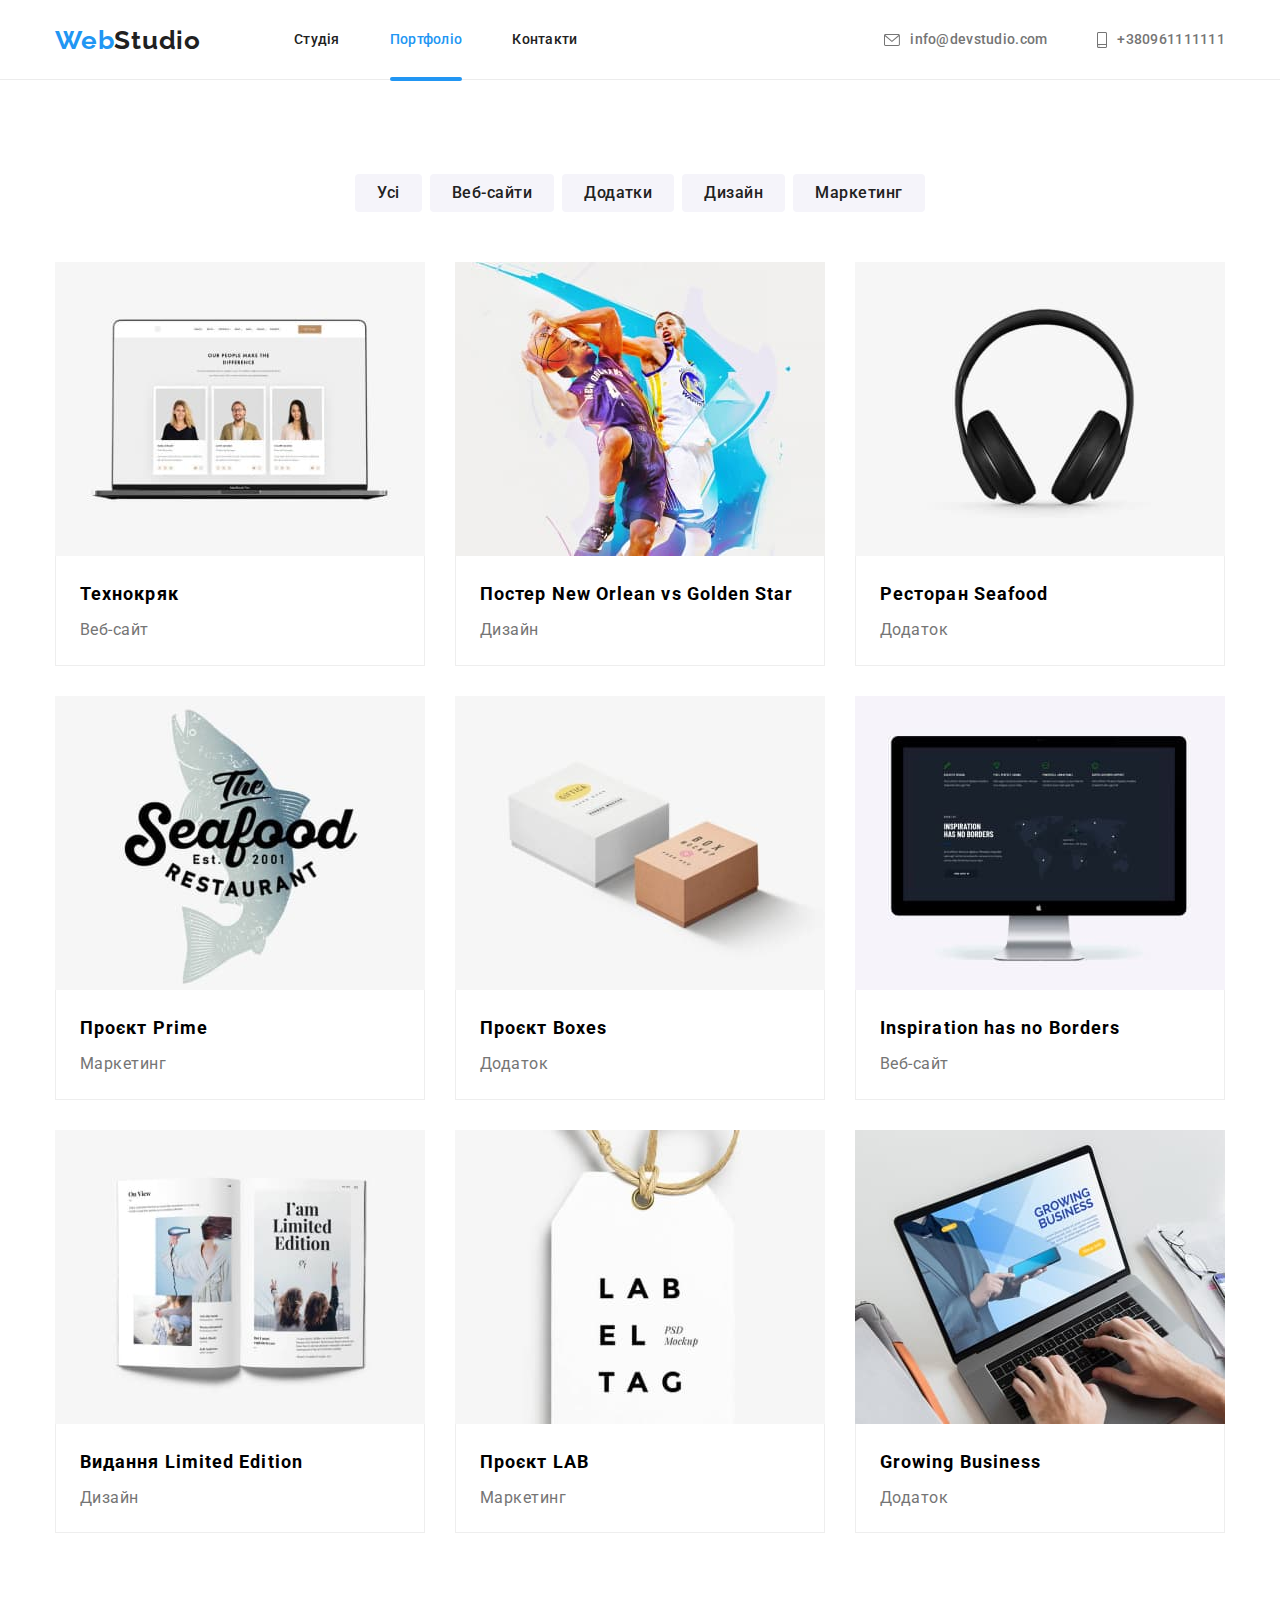
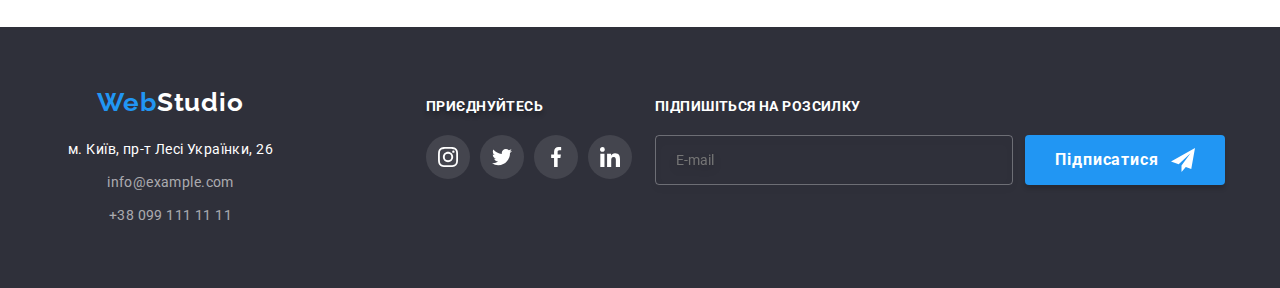
==== commit 997ab44d: "123" ====
--- a/portfolio.html
+++ b/portfolio.html
@@ -309,6 +309,7 @@
           </button>
         </div>
       </div>
+    </div>
   </footer>
 
 
--- a/css/main.min.css
+++ b/css/main.min.css
@@ -1 +1 @@
-body{font-family:Roboto,sans-serif;color:var(--main-text-color);font-size:14px;letter-spacing:.03em}.section{padding-top:94px;padding-bottom:94px}@media screen and (max-with: 1199px){.section{padding-top:60px;padding-bottom:60px}}a{text-decoration:none}.menu{list-style:none}.list{list-style:none;padding-left:0;margin:0}.link{text-decoration:none}.link:hover,.link:focus{color:var(--accent-color)}h1,h2,h3,h4,h5,h6,p{margin:0}ul{margin:0;padding-left:0}.section{padding-top:94px;padding-bottom:94px}img{display:block;max-width:100%;height:auto}.hero-btn{cursor:pointer;border:none;border-radius:4px}:root{--main-text-color: #212121;--secondary-text-color: #757575;--header-color: #ececec;--accent-color: #2196f3;--background-footer-color: #2f303a;--footer-text-color: rgba(255, 255, 255, 0.6);--logo-text-color: #000000;--main-font: Roboto, sans serif;--backround-color: #ffffff;--logo-color: #2f303a;--img-portfolio-text: #eeeeee;--socials-icon-color: #afb1b8;--animation-timing-function: cubic-bezier(0.4, 0, 0.2, 1);--form-border-color: rgba(33 33, 33, 0.2)}.section{padding-bottom:94px;padding-top:94px}@media screen and (max-width: 1200px){.section{padding-top:60px;padding-bottom:60px}}.visually-hidden{position:absolute;width:1px;height:1px;margin:-1px;border:0;padding:0;white-space:nowrap;-webkit-clip-path:inset(100%);clip-path:inset(100%);clip:rect(0 0 0 0);overflow:hidden;margin:-1px}.visually-hidden{position:absolute;width:1px;height:1px;margin:-1px;border:0;padding:0;white-space:nowrap;-webkit-clip-path:inset(100%);clip-path:inset(100%);clip:rect(0 0 0 0);overflow:hidden;margin:-1px}@media screen and (max-width: 1199px){.benefits__list{display:-webkit-box;display:-ms-flexbox;display:flex;-ms-flex-wrap:wrap;flex-wrap:wrap;gap:30px}}@media screen and (min-width: 1200px){.benefits__item{width:354px}}.benefits__icon{-webkit-box-pack:center;-ms-flex-pack:center;justify-content:center;-webkit-box-align:center;-ms-flex-align:center;align-items:center;gap:30px;display:-webkit-box;display:-ms-flexbox;display:flex;height:120px}.benefits__name{height:120px;margin-bottom:30px;background-color:#f5f4fa;border-radius:4px;display:-webkit-box;display:-ms-flexbox;display:flex;-webkit-box-align:center;-ms-flex-align:center;align-items:center;-webkit-box-pack:center;-ms-flex-pack:center;justify-content:center}.benefits__title{font-weight:700;font-size:14px;line-height:1.14;text-transform:uppercase;color:var(--main-text-color);margin-bottom:10px}@media screen and (max-width: 767px){.benefits__title{text-align:center}}.benefits-pre__title{font-size:14px;line-height:1.71;letter-spacing:.03em;color:var(--secondary-text-color)}@media screen and (min-width: 480px){.benefits-pre__title{width:100%}}@media screen and (max-width: 768px){.clients__title{font-weight:700;font-size:28px;line-height:1.17}}@media screen and (min-width: 480px){.clients__title{font-weight:700;font-size:28px;line-height:1.17;margin-bottom:30px}}.clients__title{font-weight:700;font-size:36px;line-height:1.16;text-align:center;margin-bottom:50px}.gallery__title,.about-our-team,.clients__title{margin-bottom:30px;font-weight:700;font-size:28px;line-height:1.18;text-align:center;letter-spacing:.03em;color:#212121}@media screen and (min-width: 1200px){.gallery__title,.about-our-team,.clients__title{margin-bottom:50px;font-size:36px;line-height:1.16}}.clients__list{display:-webkit-box;display:-ms-flexbox;display:flex;-ms-flex-wrap:wrap;flex-wrap:wrap;gap:30px}@media screen and (min-width: 1200px){.clients__list{-webkit-box-pack:justify;-ms-flex-pack:justify;justify-content:space-between}}@media screen and (max-width: 768px){.clients__item{-ms-flex-preferred-size:calc((100% - 30px)/2);flex-basis:calc((100% - 30px)/2)}}.clients__link{display:-webkit-box;display:-ms-flexbox;display:flex;-webkit-box-align:center;-ms-flex-align:center;align-items:center;-webkit-box-pack:center;-ms-flex-pack:center;justify-content:center;width:100%;height:92px;color:var(--socials-icon-color);border:1px solid currentColor;border-radius:4px;-webkit-transition:color 250ms var(--animation-timing-function);transition:color 250ms var(--animation-timing-function)}.clients__link:hover,.clients__link:focus{color:var(--accent-color)}@media screen and (min-width: 480px){.clients__link{width:210px}}@media screen and (min-width: 1200px){.clients__link{width:170px}}.clients__icon{fill:currentColor}.backdrop{position:fixed;top:0;left:0;width:100%;height:100%;opacity:1;-webkit-transition:opacity 250ms var(--animation-timing-function),visibility 250ms var(--animation-timing-function);transition:opacity 250ms var(--animation-timing-function),visibility 250ms var(--animation-timing-function);background-color:rgba(0,0,0,.2);overflow:scroll}.backdrop.is-hidden{visibility:hidden;opacity:0;pointer-events:none}.backdrop.is-hidden .modal{-webkit-transform:translate(-50%, -50%) scale(0.8);transform:translate(-50%, -50%) scale(0.8)}.modal{position:absolute;top:50%;left:50%;width:528px;height:581px;padding:40px 40px;visibility:visible;opacity:1;-webkit-transition:-webkit-transform 250ms var(--animation-timing-function) opacity 250ms var(--animation-timing-function) visibility 250ms var(--animation-timing-function);transition:-webkit-transform 250ms var(--animation-timing-function) opacity 250ms var(--animation-timing-function) visibility 250ms var(--animation-timing-function);transition:transform 250ms var(--animation-timing-function) opacity 250ms var(--animation-timing-function) visibility 250ms var(--animation-timing-function);transition:transform 250ms var(--animation-timing-function) opacity 250ms var(--animation-timing-function) visibility 250ms var(--animation-timing-function), -webkit-transform 250ms var(--animation-timing-function) opacity 250ms var(--animation-timing-function) visibility 250ms var(--animation-timing-function);-webkit-transform:translate(-50%, -50%) scale(1);transform:translate(-50%, -50%) scale(1);border-radius:4px;background-color:var(--backround-color);-webkit-box-shadow:0px 1px 3px rgba(0,0,0,.12),0px 1px 1px rgba(0,0,0,.14),0px 2px 1px rgba(0,0,0,.2);box-shadow:0px 1px 3px rgba(0,0,0,.12),0px 1px 1px rgba(0,0,0,.14),0px 2px 1px rgba(0,0,0,.2)}@media screen and (max-width: 1199px){.modal{width:95%;max-width:450px;height:95%;max-height:609px;overflow:scroll}}@media screen and (min-width: 1200px){.modal{width:528px;height:581px}}.modal-text{margin-bottom:12px;font-weight:700;font-size:20px;line-height:1.15;text-align:center;color:var(--logo-text-color)}.form-field{position:relative;display:-webkit-box;display:-ms-flexbox;display:flex;-webkit-box-orient:vertical;-webkit-box-direction:normal;-ms-flex-direction:column;flex-direction:column;margin-bottom:10px;text-align:start;-webkit-transition:border-color 250ms var(--animation-timing-function);transition:border-color 250ms var(--animation-timing-function)}.icon-input{position:absolute;top:50%;left:15px;fill:var(--logo-text-color);-webkit-transition:fill 250ms var(--animation-timing-function);transition:fill 250ms var(--animation-timing-function)}.form-field:focus-within .form-input,.form-field:hover .form-input{border:1px solid var(--accent-color)}.form-field:focus-within .icon-input,.form-field:hover .icon-input{fill:var(--accent-color)}.form-label{margin-bottom:4px;color:var(--secondary-text-color);display:-webkit-box;display:-ms-flexbox;display:flex}.form-input{padding:11px 12px;padding-left:43px;border:1px solid rgba(33,33,33,.2);border-radius:4px;-webkit-transition:border 250ms var(--animation-timing-function);transition:border 250ms var(--animation-timing-function);outline:rgba(0,0,0,0)}.form-field:focus-within .form-area,.form-field:hover .form-area{border:1px solid var(--accent-color)}.form-textarea::-webkit-input-placeholder{color:rgba(117,117,117,.5)}.form-textarea::-moz-placeholder{color:rgba(117,117,117,.5)}.form-textarea:-ms-input-placeholder{color:rgba(117,117,117,.5)}.form-textarea::-ms-input-placeholder{color:rgba(117,117,117,.5)}.form-textarea::placeholder{color:rgba(117,117,117,.5)}.form-textarea{margin-bottom:20px}.form-area{width:100%;height:120px;padding:12px 16px;resize:none;-webkit-transition:border 250ms var(--animation-timing-function);transition:border 250ms var(--animation-timing-function);outline:rgba(0,0,0,0);border:1px solid rgba(33,33,33,.2);border-radius:4px}.agreement-form{margin-bottom:30px;padding-right:11px;padding-left:70px}.check-input{position:absolute;-webkit-appearance:none;-moz-appearance:none;appearance:none}.checkbox{position:absolute;bottom:124px;left:85px;width:16px;height:15px;border:2px solid var(--logo-text-color);border-radius:1px;background-color:var(--backround-color)}.check-input:checked+.checkbox{border-color:var(--accent-color);background-size:contain;background-origin:border-box;background-color:var(--accent-color);background-image:url("data:image/svg+xml;charset=UTF-8,%3csvg width='16' height='15' viewBox='0 0 16 15' fill='none' xmlns='http://www.w3.org/2000/svg'%3e%3crect width='16' height='15' rx='2' fill='%232196F3'/%3e%3cpath d='M3.95703 7.75166L3.88825 7.68604L3.81923 7.75141L2.93123 8.59258L2.85486 8.66492L2.93097 8.73753L6.42671 12.0724L6.49574 12.1382L6.56476 12.0724L14.069 4.91352L14.1449 4.84116L14.069 4.76881L13.1873 3.92764L13.1183 3.86183L13.0493 3.92761L6.49577 10.1735L3.95703 7.75166Z' fill='white' stroke='white' stroke-width='0.2'/%3e%3c/svg%3e")}.agreement-label{font-size:14px;line-height:1.7;letter-spacing:.03em;display:-webkit-box;display:-ms-flexbox;display:flex;-webkit-box-align:center;-ms-flex-align:center;align-items:center;-webkit-box-pack:center;-ms-flex-pack:center;justify-content:center}.agreement-text{text-decoration:underline;color:var(--accent-color)}.submit-button:hover,.submit-button:focus{background-color:#188ce8;-webkit-box-shadow:0px 4px 4px rgba(0,0,0,.15);box-shadow:0px 4px 4px rgba(0,0,0,.15)}.modal-button{position:absolute;top:8px;right:8px;border-radius:50%;background-color:var(--backround-color);border:1px solid rgba(0,0,0,.1);width:30px;height:30px;padding:0;cursor:pointer;display:-webkit-box;display:-ms-flexbox;display:flex;-webkit-box-align:center;-ms-flex-align:center;align-items:center;-webkit-box-pack:center;-ms-flex-pack:center;justify-content:center;-webkit-transition:fill 250ms var(--animation-timing-function);transition:fill 250ms var(--animation-timing-function)}.jumpin-button{-webkit-animation:junpin-button .9s both;animation:junpin-button .9s both}@-webkit-keyframes junpin-button{0%{-webkit-transform:translateY(-45px);transform:translateY(-45px);-webkit-animation-timing-function:ease-in;animation-timing-function:ease-in;opacity:1}24%{opacity:1}40%{-webkit-transform:translateY(-24px);transform:translateY(-24px);-webkit-animation-timing-function:ease-in;animation-timing-function:ease-in}65%{-webkit-transform:translateY(-12px);transform:translateY(-12px);-webkit-animation-timing-function:ease-in;animation-timing-function:ease-in}82%{-webkit-transform:translateY(-6px);transform:translateY(-6px);-webkit-animation-timing-function:ease-in;animation-timing-function:ease-in}93%{-webkit-transform:translateY(-4px);transform:translateY(-4px);-webkit-animation-timing-function:ease-in;animation-timing-function:ease-in}25%,55%,75%,87%{-webkit-transform:translateY(0px);transform:translateY(0px);-webkit-animation-timing-function:ease-out;animation-timing-function:ease-out}100%{-webkit-transform:translateY(0px);transform:translateY(0px);-webkit-animation-timing-function:ease-out;animation-timing-function:ease-out;opacity:1}}@keyframes junpin-button{0%{-webkit-transform:translateY(-45px);transform:translateY(-45px);-webkit-animation-timing-function:ease-in;animation-timing-function:ease-in;opacity:1}24%{opacity:1}40%{-webkit-transform:translateY(-24px);transform:translateY(-24px);-webkit-animation-timing-function:ease-in;animation-timing-function:ease-in}65%{-webkit-transform:translateY(-12px);transform:translateY(-12px);-webkit-animation-timing-function:ease-in;animation-timing-function:ease-in}82%{-webkit-transform:translateY(-6px);transform:translateY(-6px);-webkit-animation-timing-function:ease-in;animation-timing-function:ease-in}93%{-webkit-transform:translateY(-4px);transform:translateY(-4px);-webkit-animation-timing-function:ease-in;animation-timing-function:ease-in}25%,55%,75%,87%{-webkit-transform:translateY(0px);transform:translateY(0px);-webkit-animation-timing-function:ease-out;animation-timing-function:ease-out}100%{-webkit-transform:translateY(0px);transform:translateY(0px);-webkit-animation-timing-function:ease-out;animation-timing-function:ease-out;opacity:1}}.form-button{font-weight:700;font-size:16px;line-height:1.87;display:block;-webkit-box-align:center;-ms-flex-align:center;align-items:center;text-align:center;letter-spacing:.06em;color:#fff;padding:10px 52px;margin-top:30px;margin:0 auto;cursor:pointer;background:#188ce8;-webkit-box-shadow:0px 4px 4px rgba(0,0,0,.15);box-shadow:0px 4px 4px rgba(0,0,0,.15);border-radius:4px;border:none}.close-icon{fill:var(--logo-text-color);-webkit-transition:fill 250ms var(--animation-timing-function);transition:fill 250ms var(--animation-timing-function)}.close-icon:hover,.close-icon:focus{fill:var(--accent-color)}.team{padding-top:0}@media screen and (max-width: 1200px){.team{display:none}}.gallery__item:not(:last-child){margin-right:30px}.gallery__list{display:-webkit-box;display:-ms-flexbox;display:flex}.gallery__title{font-weight:700;font-size:36px;line-height:1.16;text-align:center;color:var(--main-text-color);margin-bottom:50px}.overlay__box{display:-webkit-box;display:-ms-flexbox;display:flex;position:relative;-webkit-box-align:end;-ms-flex-align:end;align-items:flex-end;opacity:1}.overlay__text{display:-webkit-box;display:-ms-flexbox;display:flex;position:absolute;-webkit-box-align:center;-ms-flex-align:center;align-items:center;-webkit-box-pack:center;-ms-flex-pack:center;justify-content:center;bottom:0;width:370px;height:70px;color:var(--backround-color);font-weight:700;line-height:1.14;text-transform:uppercase;background:rgba(47,48,58,.8)}.header-container{display:-webkit-box;display:-ms-flexbox;display:flex;-webkit-box-align:center;-ms-flex-align:center;align-items:center;-webkit-box-pack:justify;-ms-flex-pack:justify;justify-content:space-between;position:relative}.header-nav-list{display:-webkit-box;display:-ms-flexbox;display:flex;margin-left:87px;gap:30px}@media screen and (max-width: 768px){.header-nav-list{display:none}}.header-list{display:-webkit-box;display:-ms-flexbox;display:flex;margin-left:auto;-webkit-box-align:center;-ms-flex-align:center;align-items:center;gap:50px}@media screen and (max-width: 768px){.header-list{display:none}}@media screen and (min-width: 768px)and (max-width: 1200px){.header-list{display:block}}.header-logo{font-family:"Raleway";font-weight:700;font-size:26px;line-height:1.19;letter-spacing:.03em;padding-top:16px;padding-bottom:16px;display:block}.header-logo:hover,.header-logo:focus{color:#188ce8}.first-part{color:#2196f3}.last-part{color:#000}.header-nav-link{font-family:Roboto,sans-serif;font-weight:500;line-height:1.14;letter-spacing:.02em;color:var(--main-text-color);padding-top:32px;padding-bottom:32px;display:block;-webkit-transition:color 250ms var(--animation-timing-function);transition:color 250ms var(--animation-timing-function)}.header-link-mail{font-style:normal;font-weight:500;line-height:1.14;letter-spacing:.02em;display:-webkit-box;display:-ms-flexbox;display:flex;-webkit-box-align:center;-ms-flex-align:center;align-items:center;color:var(--secondary-text-color);-webkit-transition:color 250ms var(--animation-timing-function);transition:color 250ms var(--animation-timing-function)}.header-tel{font-weight:500;line-height:1.14;letter-spacing:.02em;color:var(--secondary-text-color);display:-webkit-box;display:-ms-flexbox;display:flex;-webkit-box-align:center;-ms-flex-align:center;align-items:center;-webkit-transition:color 250ms var(--animation-timing-function);transition:color 250ms var(--animation-timing-function)}.icon-mail{fill:currentColor;margin-right:10px}.icon-phone{fill:currentColor;margin-right:10px}.header-link-mail:hover .icon-mail,.header-link-mail:focus .icon-mail{color:var(--accent-color--)}.header-item{display:block;text-decoration:none}.current a{color:var(--accent-color)}.current a .header-item.current::after{position:absolute;bottom:0;left:0;content:"";margin-bottom:-1px}@media screen and (max-width: 768px){.header-nav{display:none}}.section-team{background-color:#f5f4fa;display:-webkit-box;display:-ms-flexbox;display:flex}@media screen and (min-width: 768px){.section-team{display:block;-webkit-box-align:center;-ms-flex-align:center;align-items:center;-webkit-box-pack:center;-ms-flex-pack:center;justify-content:center;-ms-flex-wrap:wrap;flex-wrap:wrap;gap:30px}}@media screen and (min-width: 1200px){.section-team{-webkit-box-align:center;-ms-flex-align:center;align-items:center;-ms-flex-wrap:nowrap;flex-wrap:nowrap}}.about-list{display:-webkit-box;display:-ms-flexbox;display:flex;-ms-flex-wrap:wrap;flex-wrap:wrap;gap:30px;-webkit-box-align:center;-ms-flex-align:center;align-items:center;-webkit-box-pack:center;-ms-flex-pack:center;justify-content:center}@media screen and (min-width: 768px){.about-list{-ms-flex-wrap:wrap;flex-wrap:wrap;-webkit-box-align:center;-ms-flex-align:center;align-items:center}}@media screen and (max-width: 768px){.about-item:not(:last-child){gap:30px}}.img-text{padding-top:30px;padding-bottom:30px}.about-item{-webkit-box-shadow:0px 1px 3px rgba(0,0,0,.12),0px 1px 1px rgba(0,0,0,.14),0px 2px 1px rgba(0,0,0,.2);box-shadow:0px 1px 3px rgba(0,0,0,.12),0px 1px 1px rgba(0,0,0,.14),0px 2px 1px rgba(0,0,0,.2);border-radius:0px 0px 4px 4px;background-color:var(--backround-color)}.workers-img{-webkit-transition:-webkit-transform 1000ms ease;transition:-webkit-transform 1000ms ease;transition:transform 1000ms ease;transition:transform 1000ms ease, -webkit-transform 1000ms ease}.about-item{overflow:hidden}.about-item:hover .workers-img{-webkit-transform:scale(1.2);transform:scale(1.2)}.about-our-team{font-weight:700;font-size:36px;line-height:1.16;margin-bottom:50px;text-align:center;-webkit-box-pack:center;-ms-flex-pack:center;justify-content:center}@media screen and (max-width: 1199px){.about-our-team{font-size:28px;line-height:1.17}}.about-title{font-weight:500;font-size:16px;line-height:1.18;color:var(--main-text-color);margin-bottom:10px;text-align:center}.about-pre-title{font-size:16px;line-height:1.18;color:var(--secondary-text-color);text-align:center;margin-bottom:16px}.socials-link{display:-webkit-box;display:-ms-flexbox;display:flex;-webkit-box-align:center;-ms-flex-align:center;align-items:center;-webkit-box-pack:center;-ms-flex-pack:center;justify-content:center;width:44px;height:44px;color:var(--socials-icon-color);border-radius:50%;-webkit-transition:color 250ms var(--animation-timing-function),background-color 250ms var(--animation-timing-function);transition:color 250ms var(--animation-timing-function),background-color 250ms var(--animation-timing-function)}.socials-link:hover,.socials-link:focus{background-color:var(--accent-color);color:#fff}.socials-icon{fill:currentColor}.socials-list{display:-webkit-box;display:-ms-flexbox;display:flex;-webkit-box-pack:center;-ms-flex-pack:center;justify-content:center;gap:10px}.container{padding:0 15px;margin:0 auto}@media screen and (min-width: 480px){.container{width:480px}}@media screen and (min-width: 768px){.container{width:768px}}@media screen and (min-width: 1200px){.container{width:1200px}}.menu{display:-webkit-box;display:-ms-flexbox;display:flex}@media(max-width: 767px){.menu{display:none}}.menu-toggle{min-height:40px;min-width:40px;display:-webkit-box;display:-ms-flexbox;display:flex;-webkit-box-align:center;-ms-flex-align:center;align-items:center;-webkit-box-pack:center;-ms-flex-pack:center;justify-content:center;margin:0;padding:0;background-color:rgba(0,0,0,0);cursor:pointer;border:none;border-radius:50%;outline:none}@media screen and (min-width: 768px){.menu-toggle{display:none}}.menu-container{position:fixed;top:0;left:0;display:-webkit-box;display:-ms-flexbox;display:flex;-webkit-box-orient:vertical;-webkit-box-direction:normal;-ms-flex-direction:column;flex-direction:column;width:100%;height:100%;padding:48px 40px;background-color:var(--backround-color);z-index:999;-webkit-transform:translateX(100%);transform:translateX(100%);-webkit-transition:-webkit-transform 250ms ease-in-out;transition:-webkit-transform 250ms ease-in-out;transition:transform 250ms ease-in-out;transition:transform 250ms ease-in-out, -webkit-transform 250ms ease-in-out}.menu-container.is-open{-webkit-transform:translateX(0);transform:translateX(0)}.menu-container .menu-toggle{position:absolute;top:10px;right:15px;fill:#212121;-webkit-transition:fill 250ms cubic-bezier(0.4, 0, 0.2, 1);transition:fill 250ms cubic-bezier(0.4, 0, 0.2, 1)}.menu-container .menu-toggle:hover,.menu-container .menu-toggle:focus{fill:#2196f3}.mobile-menu{display:block;margin-bottom:auto}.mobile-menu .mobile-menu__item:not(:last-child){margin-bottom:30px}.mobile-menu .mobile-menu__link{font-weight:500;font-size:40px;line-height:1.17;text-align:center;letter-spacing:.02em;color:#212121}.mobile-menu .mobile-menu__link--current{color:#2196f3}.mobile-contacts{margin-bottom:64px;display:block;font-weight:500;line-height:1.17;letter-spacing:.02em}.mobile-contacts .mobile-contacts__link-email{font-weight:500;font-size:24px;line-height:1.16;letter-spacing:.02em;color:#757575}.mobile-contacts .mobile-contacts__link-phone{font-size:34px;line-height:1.17;letter-spacing:.02em;color:#2196f3}.mobile-contacts .mobile-contacts__item:not(:last-child){margin-bottom:30px}.mobile-socials{display:-webkit-box;display:-ms-flexbox;display:flex;-ms-flex-wrap:wrap;flex-wrap:wrap;row-gap:15px}.mobile-socials__item:not(:last-child)::after{content:"";margin-left:10px;margin-right:10px;border:1px solid rgba(33,33,33,.2);-webkit-transform:rotate(90deg);transform:rotate(90deg)}.mobile-socials__link{font-weight:500;font-size:18px;line-height:1.22;letter-spacing:.02em;color:#2196f3}.footer{background-color:var(--background-footer-color);padding:60px 0}.socials-list-list{display:-webkit-box;display:-ms-flexbox;display:flex;-webkit-box-pack:center;-ms-flex-pack:center;justify-content:center;-webkit-box-align:center;-ms-flex-align:center;align-items:center;gap:10px}@media screen and (max-width: 1199px){.address{margin-bottom:60px}}@media screen and (min-width: 1200px){.address{width:231px}.footer-address{margin-top:20px}.footer-item:not(:last-child){margin-bottom:9px}.footer-link-map{font-size:14px;line-height:1.71;color:#fff;-webkit-transition:color 250ms var(--animation-timing-function);transition:color 250ms var(--animation-timing-function)}.footer-link .footer-tel{font-size:14px;line-height:1.71;color:var(--footer-text-color);-webkit-transition:color 250ms var(--animation-timing-function);transition:color 250ms var(--animation-timing-function)}}@media screen and (min-width: 1200px)and (max-width: 1199px){.container-icon{margin-bottom:60px}}@media screen and (min-width: 1200px)and (min-width: 1200px){.container-icon{display:-webkit-box;display:-ms-flexbox;display:flex;-webkit-box-pack:center;-ms-flex-pack:center;justify-content:center;margin-left:70px;-webkit-box-orient:vertical;-webkit-box-direction:normal;-ms-flex-direction:column;flex-direction:column}}@media screen and (min-width: 1200px){.text-footer{font-weight:700;font-size:14px;line-height:1.14;text-transform:uppercase;margin-bottom:20px;color:var(--backround-color);text-shadow:0px 4px 4px rgba(0,0,0,.25)}}@media screen and (min-width: 1200px){.socials-link-item{display:-webkit-box;display:-ms-flexbox;display:flex;-webkit-box-align:center;-ms-flex-align:center;align-items:center;-webkit-box-pack:center;-ms-flex-pack:center;justify-content:center;width:44px;height:44px;border-radius:50%;background:rgba(255,255,255,.1);color:#fff;-webkit-transition:background-color 250ms var(--animation-timing-function);transition:background-color 250ms var(--animation-timing-function)}}@media screen and (min-width: 1200px){.socials-link-item:hover,.socials-link-item:focus{background-color:#2196f3;color:#fff}}@media screen and (min-width: 1200px){.socials-icon-footer{fill:currentColor}}@media screen and (min-width: 1200px){.sign-up{margin-left:auto}}@media screen and (min-width: 1200px){.sign-up-with-btn{gap:12px}}@media screen and (min-width: 1200px){.sign-up-form{-webkit-box-pack:center;-ms-flex-pack:center;justify-content:center}}@media screen and (min-width: 1200px){.sign-up-title{font-weight:700;font-size:14px;line-height:1.14;text-transform:uppercase;color:var(--backround-color);margin-bottom:20px}}@media screen and (min-width: 1200px){.sign-up-button{gap:12px;-webkit-box-align:center;-ms-flex-align:center;align-items:center;-webkit-box-pack:center;-ms-flex-pack:center;justify-content:center}}@media screen and (min-width: 1200px)and (max-width: 1199px){.sign-up-button{margin:auto;margin-top:20px}}@media screen and (min-width: 1200px){.sign-up-input{width:100%;height:50px;background-color:rgba(0,0,0,0);border:1px solid rgba(255,255,255,.3);border-radius:4px;-webkit-filter:drop-shadow(0px 4px 4px rgba(0, 0, 0, 0.15));filter:drop-shadow(0px 4px 4px rgba(0, 0, 0, 0.15));color:var(--secondary-text-color);padding-left:20px}}@media screen and (min-width: 1200px){.input-container{position:relative}}@media screen and (min-width: 1200px)and (min-width: 480px){.input-container{display:block}}@media screen and (min-width: 1200px){.form-with-label{display:block;font-size:16px;line-height:1.25;color:rgba(255,255,255,.6)}}@media screen and (min-width: 1200px){.sign-up-button{-webkit-box-align:center;-ms-flex-align:center;align-items:center;text-align:center;background-color:var(--accent-color);font-weight:700;font-size:16px;line-height:1.87;color:var(--backround-color);border:none;padding:10px 28px;width:200px;height:50px;letter-spacing:.06em;-webkit-box-shadow:0px 4px 4px rgba(0,0,0,.15);box-shadow:0px 4px 4px rgba(0,0,0,.15);border-radius:4px;cursor:pointer}}@media screen and (min-width: 1200px){.footer-logo{font-family:"Raleway";font-style:normal;font-weight:700;font-size:26px;line-height:1.19;letter-spacing:.03em}}@media screen and (min-width: 1200px){.first-part{color:#2196f3}}@media screen and (min-width: 1200px){.second-part{color:#fff}}@media screen and (min-width: 1200px){.footer-link-map{font-family:Roboto;font-style:normal;font-weight:400;font-size:14px;line-height:1.71;letter-spacing:.03em;color:#fff;-webkit-transition:color 250ms var(--animation-timing-function);transition:color 250ms var(--animation-timing-function)}}@media screen and (min-width: 1200px){.footer-link,.footer-tel{font-family:Roboto;font-style:normal;font-weight:400;font-size:14px;line-height:1.71;letter-spacing:.03em;color:var(--footer-text-color);-webkit-transition:color 250ms var(--animation-timing-function);transition:color 250ms var(--animation-timing-function)}}.hero-section{margin-left:auto;margin-right:auto;background-repeat:no-repeat;background-size:cover;background-position:center;background-image:-webkit-gradient(linear, left top, left bottom, from(rgba(47, 48, 58, 0.7)), to(rgba(47, 48, 58, 0.4))),url("../images/images.index/hero/header-tel1.jpg");background-image:linear-gradient(180deg, rgba(47, 48, 58, 0.7), rgba(47, 48, 58, 0.4)),url("../images/images.index/hero/header-tel1.jpg")}@media(min-device-pixel-ratio: 2),(-webkit-min-device-pixel-ratio: 2),(min-resolution: 192dpi),(min-resolution: 2dppx){.hero-section{background-image:-webkit-gradient(linear, left top, left bottom, from(rgba(47, 48, 58, 0.7)), to(rgba(47, 48, 58, 0.4))),url("../images/images.index/hero/header-tel2x.jpg");background-image:linear-gradient(180deg, rgba(47, 48, 58, 0.7), rgba(47, 48, 58, 0.4)),url("../images/images.index/hero/header-tel2x.jpg")}}@media screen and (min-width: 481px){.hero-section{background-image:-webkit-gradient(linear, left top, left bottom, from(rgba(47, 48, 58, 0.7)), to(rgba(47, 48, 58, 0.4))),url("../images/images.index/hero/header-plan1.jpg");background-image:linear-gradient(180deg, rgba(47, 48, 58, 0.7), rgba(47, 48, 58, 0.4)),url("../images/images.index/hero/header-plan1.jpg")}}@media screen and (min-width: 481px)and (min-device-pixel-ratio: 2),screen and (min-width: 481px)and (-webkit-min-device-pixel-ratio: 2),screen and (min-width: 481px)and (min-resolution: 192dpi),screen and (min-width: 481px)and (min-resolution: 2dppx){.hero-section{background-image:-webkit-gradient(linear, left top, left bottom, from(rgba(47, 48, 58, 0.7)), to(rgba(47, 48, 58, 0.4))),url("../images/images.index/hero/header-plan2x.jpg");background-image:linear-gradient(180deg, rgba(47, 48, 58, 0.7), rgba(47, 48, 58, 0.4)),url("../images/images.index/hero/header-plan2x.jpg")}}@media screen and (min-width: 769px){.hero-section{background-image:-webkit-gradient(linear, left top, left bottom, from(rgba(47, 48, 58, 0.7)), to(rgba(47, 48, 58, 0.4))),url("../images/images.index/hero/headerdesktop1.jpg");background-image:linear-gradient(180deg, rgba(47, 48, 58, 0.7), rgba(47, 48, 58, 0.4)),url("../images/images.index/hero/headerdesktop1.jpg")}}@media screen and (min-width: 769px)and (min-device-pixel-ratio: 2),screen and (min-width: 769px)and (-webkit-min-device-pixel-ratio: 2),screen and (min-width: 769px)and (min-resolution: 192dpi),screen and (min-width: 769px)and (min-resolution: 2dppx){.hero-section{background-image:-webkit-gradient(linear, left top, left bottom, from(rgba(47, 48, 58, 0.7)), to(rgba(47, 48, 58, 0.4))),url("../images/images.index/hero/headerdesktop2x.jpg");background-image:linear-gradient(180deg, rgba(47, 48, 58, 0.7), rgba(47, 48, 58, 0.4)),url("../images/images.index/hero/headerdesktop2x.jpg")}}.hero-section{background-color:#2f303a;padding:118px 0;text-align:center;height:400px}.hero-first-title{font-weight:900;font-size:44px;line-height:1.36;text-align:center;color:var(--backround-color);letter-spacing:.06em;text-transform:uppercase;margin:0 auto;margin-bottom:30px;max-width:696px}@media screen and (max-width: 1199px){.hero-first-title{max-width:360px;font-size:26px;line-height:1.62}}.hero-btn{font-family:inherit;font-weight:700;font-size:16px;line-height:1.88;background:var(--accent-color);-webkit-box-shadow:0px 4px 4px rgba(0,0,0,.15);box-shadow:0px 4px 4px rgba(0,0,0,.15);letter-spacing:.06em;color:#fff;padding:10px 32px 10px 32px;display:block;margin:0 auto;-webkit-transition:background-color 250ms var(--animation-timing-function);transition:background-color 250ms var(--animation-timing-function)}.hero-btn:hover,.hero-btn:focus{background-color:#188ce8;-webkit-box-shadow:0px 4px 4px rgba(0,0,0,.15);box-shadow:0px 4px 4px rgba(0,0,0,.15);border-radius:4px}.current a{color:#2196f3}.header-logo{font-family:"Raleway";font-weight:700;font-size:26px;line-height:1.19;letter-spacing:.03em}.first-part{color:#2196f3}.last-part{color:#212121}.header-tel{font-weight:500;font-size:14px;line-height:1.71;letter-spacing:.02em;color:var(--secondary-text-color)}.thumb-cards{position:relative;overflow:hidden}.product-overlay{position:absolute;background:rgba(33,150,243,.9);top:0;left:0;width:100%;height:100%;padding:63px 24px;z-index:10;-webkit-transform:translateY(101%);transform:translateY(101%);-webkit-transition:-webkit-transform 250ms var(--animation-timing-function);transition:-webkit-transform 250ms var(--animation-timing-function);transition:transform 250ms var(--animation-timing-function);transition:transform 250ms var(--animation-timing-function), -webkit-transform 250ms var(--animation-timing-function)}.progect-nav:hover .product-overlay,.progect-nav:focus .product-overlay{-webkit-transform:translateY(0%);transform:translateY(0%)}.progect-nav{display:block;text-decoration:none;-webkit-transition:-webkit-box-shadow 250ms var(--animation-timing-function);transition:-webkit-box-shadow 250ms var(--animation-timing-function);transition:box-shadow 250ms var(--animation-timing-function);transition:box-shadow 250ms var(--animation-timing-function), -webkit-box-shadow 250ms var(--animation-timing-function)}.product-actions{position:absolute;padding:63px 24px;font-weight:400;font-size:18px;line-height:1.55;letter-spacing:.03em;color:var(--backround-color)}.filtres-list{display:-webkit-box;display:-ms-flexbox;display:flex;margin-bottom:50px;-webkit-box-pack:center;-ms-flex-pack:center;justify-content:center;gap:8px}.progect-nav:hover,.progect-nav:focus{-webkit-box-shadow:0px 1px 1px rgba(0,0,0,.12),0px 4px 4px rgba(0,0,0,.06),1px 4px 6px rgba(0,0,0,.16);box-shadow:0px 1px 1px rgba(0,0,0,.12),0px 4px 4px rgba(0,0,0,.06),1px 4px 6px rgba(0,0,0,.16)}.btn-main{font-family:inherit;font-weight:500;font-size:16px;line-height:1.62;letter-spacing:.03em;color:var(--main-text-color);background:#f5f4fa;cursor:pointer;border-radius:4px;border:none;padding:6px 22px;-webkit-transition-property:color,background-color,-webkit-box-shadow;transition-property:color,background-color,-webkit-box-shadow;transition-property:color,background-color,box-shadow;transition-property:color,background-color,box-shadow,-webkit-box-shadow;-webkit-transition-duration:250ms;transition-duration:250ms;-webkit-transition-timing-function:var(--animation-timing-function);transition-timing-function:var(--animation-timing-function)}.btn-main:hover,.btn-main:focus{background:#188ce8;color:#fff;-webkit-box-shadow:0px 3px 1px rgba(0,0,0,.1),0px 1px 2px rgba(0,0,0,.08),0px 2px 2px rgba(0,0,0,.12);box-shadow:0px 3px 1px rgba(0,0,0,.1),0px 1px 2px rgba(0,0,0,.08),0px 2px 2px rgba(0,0,0,.12)}.examples-list{display:-webkit-box;display:-ms-flexbox;display:flex;-ms-flex-wrap:wrap;flex-wrap:wrap;gap:30px}.img-portfolio-text{padding:20px 24px;border-bottom:1px solid #eee;border-left:1px solid #eee;border-right:1px solid #eee}.hero-title{font-weight:700;font-size:18px;line-height:2;letter-spacing:.06em;color:var(--logo-text-color);margin-bottom:4px}.hero-pre-title{font-size:16px;line-height:1.8;letter-spacing:.03em;color:var(--secondary-text-color)}footer{background-color:var(--background-footer-color)}.footer-logo{font-family:"Raleway";font-style:normal;font-weight:700;font-size:26px;line-height:1.19;letter-spacing:.03em}.first-part{color:#2196f3}.second-part{color:#fff}.footer-link-map{font-family:Roboto;font-style:normal;font-weight:400;font-size:14px;line-height:1.71;letter-spacing:.03em;color:#fff;-webkit-transition:color 250ms var(--animation-timing-function);transition:color 250ms var(--animation-timing-function)}.footer-link,.footer-tel{font-family:Roboto;font-style:normal;font-weight:400;font-size:14px;line-height:1.71;letter-spacing:.03em;color:var(--footer-text-color);-webkit-transition:color 250ms var(--animation-timing-function);transition:color 250ms var(--animation-timing-function)}/*# sourceMappingURL=main.min.css.map */+body{font-family:Roboto,sans-serif;color:var(--main-text-color);font-size:14px;letter-spacing:.03em}.section{padding-top:94px;padding-bottom:94px}@media screen and (max-with: 1199px){.section{padding-top:60px;padding-bottom:60px}}a{text-decoration:none}.menu{list-style:none}.list{list-style:none;padding-left:0;margin:0}.link{text-decoration:none}.link:hover,.link:focus{color:var(--accent-color)}h1,h2,h3,h4,h5,h6,p{margin:0}ul{margin:0;padding-left:0}.section{padding-top:94px;padding-bottom:94px}img{display:block;max-width:100%;height:auto}.hero-btn{cursor:pointer;border:none;border-radius:4px}:root{--main-text-color: #212121;--secondary-text-color: #757575;--header-color: #ececec;--accent-color: #2196f3;--background-footer-color: #2f303a;--footer-text-color: rgba(255, 255, 255, 0.6);--logo-text-color: #000000;--main-font: Roboto, sans serif;--backround-color: #ffffff;--logo-color: #2f303a;--img-portfolio-text: #eeeeee;--socials-icon-color: #afb1b8;--animation-timing-function: cubic-bezier(0.4, 0, 0.2, 1);--form-border-color: rgba(33 33, 33, 0.2)}.section{padding-bottom:94px;padding-top:94px}@media screen and (max-width: 1200px){.section{padding-top:60px;padding-bottom:60px}}.visually-hidden{position:absolute;width:1px;height:1px;margin:-1px;border:0;padding:0;white-space:nowrap;-webkit-clip-path:inset(100%);clip-path:inset(100%);clip:rect(0 0 0 0);overflow:hidden;margin:-1px}.benefits{padding-top:60px;padding-bottom:0}@media screen and (min-width: 1200px){.benefits{padding-top:94px;padding-bottom:94px}}.visually-hidden{position:absolute;width:1px;height:1px;margin:-1px;border:0;padding:0;white-space:nowrap;-webkit-clip-path:inset(100%);clip-path:inset(100%);clip:rect(0 0 0 0);overflow:hidden;margin:-1px}.benefits__list{display:block}@media screen and (min-width: 768px){.benefits__list{display:-webkit-box;display:-ms-flexbox;display:flex;-ms-flex-wrap:wrap;flex-wrap:wrap;gap:30px;text-align:center}}@media screen and (min-width: 1200px){.benefits__list{display:-webkit-box;display:-ms-flexbox;display:flex;-ms-flex-wrap:nowrap;flex-wrap:nowrap}}@media screen and (min-width: 768px){.benefits__item{max-width:354px}}@media screen and (min-width: 1200px){.benefits__item{max-width:270px}}.benefits__icon{-webkit-box-pack:center;-ms-flex-pack:center;justify-content:center;-webkit-box-align:center;-ms-flex-align:center;align-items:center;gap:30px;height:120px}.benefits__name{height:120px;margin-bottom:30px;background-color:#f5f4fa;border-radius:4px;display:-webkit-box;display:-ms-flexbox;display:flex;-webkit-box-align:center;-ms-flex-align:center;align-items:center;-webkit-box-pack:center;-ms-flex-pack:center;justify-content:center}.benefits__title{font-weight:700;font-size:14px;line-height:1.14;text-transform:uppercase;color:var(--main-text-color);margin-bottom:10px}@media screen and (max-width: 767px){.benefits__title{text-align:center}}.benefits-pre__title{font-size:14px;line-height:1.71;letter-spacing:.03em;color:var(--secondary-text-color)}@media screen and (min-width: 480px){.benefits-pre__title{width:100%}}@media screen and (max-width: 768px){.clients__title{font-weight:700;font-size:28px;line-height:1.17}}@media screen and (min-width: 480px){.clients__title{font-weight:700;font-size:28px;line-height:1.17;margin-bottom:30px}}.clients__title{font-weight:700;font-size:36px;line-height:1.16;text-align:center;margin-bottom:50px}.gallery__title,.about-our-team,.clients__title{margin-bottom:30px;font-weight:700;font-size:28px;line-height:1.18;text-align:center;letter-spacing:.03em;color:#212121}@media screen and (min-width: 1200px){.gallery__title,.about-our-team,.clients__title{margin-bottom:50px;font-size:36px;line-height:1.16}}.clients__list{display:-webkit-box;display:-ms-flexbox;display:flex;-ms-flex-wrap:wrap;flex-wrap:wrap;gap:30px}@media screen and (min-width: 1200px){.clients__list{-webkit-box-pack:justify;-ms-flex-pack:justify;justify-content:space-between}}@media screen and (max-width: 768px){.clients__item{-ms-flex-preferred-size:calc((100% - 30px)/2);flex-basis:calc((100% - 30px)/2)}}.clients__link{display:-webkit-box;display:-ms-flexbox;display:flex;-webkit-box-align:center;-ms-flex-align:center;align-items:center;-webkit-box-pack:center;-ms-flex-pack:center;justify-content:center;width:100%;height:92px;color:var(--socials-icon-color);border:1px solid currentColor;border-radius:4px;-webkit-transition:color 250ms var(--animation-timing-function);transition:color 250ms var(--animation-timing-function)}.clients__link:hover,.clients__link:focus{color:var(--accent-color)}@media screen and (min-width: 480px){.clients__link{width:210px}}@media screen and (min-width: 1200px){.clients__link{width:170px}}.clients__icon{fill:currentColor}.backdrop{position:fixed;top:0;left:0;width:100%;height:100%;opacity:1;-webkit-transition:opacity 250ms var(--animation-timing-function),visibility 250ms var(--animation-timing-function);transition:opacity 250ms var(--animation-timing-function),visibility 250ms var(--animation-timing-function);background-color:rgba(0,0,0,.2);overflow:scroll}.backdrop.is-hidden{visibility:hidden;opacity:0;pointer-events:none}.backdrop.is-hidden .modal{-webkit-transform:translate(-50%, -50%) scale(0.8);transform:translate(-50%, -50%) scale(0.8)}.modal{position:absolute;top:50%;left:50%;width:528px;height:581px;padding:40px 40px;visibility:visible;opacity:1;-webkit-transition:-webkit-transform 250ms var(--animation-timing-function) opacity 250ms var(--animation-timing-function) visibility 250ms var(--animation-timing-function);transition:-webkit-transform 250ms var(--animation-timing-function) opacity 250ms var(--animation-timing-function) visibility 250ms var(--animation-timing-function);transition:transform 250ms var(--animation-timing-function) opacity 250ms var(--animation-timing-function) visibility 250ms var(--animation-timing-function);transition:transform 250ms var(--animation-timing-function) opacity 250ms var(--animation-timing-function) visibility 250ms var(--animation-timing-function), -webkit-transform 250ms var(--animation-timing-function) opacity 250ms var(--animation-timing-function) visibility 250ms var(--animation-timing-function);-webkit-transform:translate(-50%, -50%) scale(1);transform:translate(-50%, -50%) scale(1);border-radius:4px;background-color:var(--backround-color);-webkit-box-shadow:0px 1px 3px rgba(0,0,0,.12),0px 1px 1px rgba(0,0,0,.14),0px 2px 1px rgba(0,0,0,.2);box-shadow:0px 1px 3px rgba(0,0,0,.12),0px 1px 1px rgba(0,0,0,.14),0px 2px 1px rgba(0,0,0,.2)}@media screen and (max-width: 1199px){.modal{width:95%;max-width:450px;height:95%;max-height:609px;overflow:scroll}}@media screen and (min-width: 1200px){.modal{width:528px;height:581px}}.modal-text{margin-bottom:12px;font-weight:700;font-size:20px;line-height:1.15;text-align:center;color:var(--logo-text-color)}.form-field{position:relative;display:-webkit-box;display:-ms-flexbox;display:flex;-webkit-box-orient:vertical;-webkit-box-direction:normal;-ms-flex-direction:column;flex-direction:column;margin-bottom:10px;text-align:start;-webkit-transition:border-color 250ms var(--animation-timing-function);transition:border-color 250ms var(--animation-timing-function)}.icon-input{position:absolute;top:50%;left:15px;fill:var(--logo-text-color);-webkit-transition:fill 250ms var(--animation-timing-function);transition:fill 250ms var(--animation-timing-function)}.form-field:focus-within .form-input,.form-field:hover .form-input{border:1px solid var(--accent-color)}.form-field:focus-within .icon-input,.form-field:hover .icon-input{fill:var(--accent-color)}.form-label{margin-bottom:4px;color:var(--secondary-text-color);display:-webkit-box;display:-ms-flexbox;display:flex}.form-input{padding:11px 12px;padding-left:43px;border:1px solid rgba(33,33,33,.2);border-radius:4px;-webkit-transition:border 250ms var(--animation-timing-function);transition:border 250ms var(--animation-timing-function);outline:rgba(0,0,0,0)}.form-field:focus-within .form-area,.form-field:hover .form-area{border:1px solid var(--accent-color)}.form-textarea::-webkit-input-placeholder{color:rgba(117,117,117,.5)}.form-textarea::-moz-placeholder{color:rgba(117,117,117,.5)}.form-textarea:-ms-input-placeholder{color:rgba(117,117,117,.5)}.form-textarea::-ms-input-placeholder{color:rgba(117,117,117,.5)}.form-textarea::placeholder{color:rgba(117,117,117,.5)}.form-textarea{margin-bottom:20px}.form-area{width:100%;height:120px;padding:12px 16px;resize:none;-webkit-transition:border 250ms var(--animation-timing-function);transition:border 250ms var(--animation-timing-function);outline:rgba(0,0,0,0);border:1px solid rgba(33,33,33,.2);border-radius:4px}.agreement-form{margin-bottom:30px;padding-right:11px;padding-left:70px}.check-input{position:absolute;-webkit-appearance:none;-moz-appearance:none;appearance:none}.checkbox{position:absolute;bottom:124px;left:85px;width:16px;height:15px;border:2px solid var(--logo-text-color);border-radius:1px;background-color:var(--backround-color)}.check-input:checked+.checkbox{border-color:var(--accent-color);background-size:contain;background-origin:border-box;background-color:var(--accent-color);background-image:url("data:image/svg+xml;charset=UTF-8,%3csvg width='16' height='15' viewBox='0 0 16 15' fill='none' xmlns='http://www.w3.org/2000/svg'%3e%3crect width='16' height='15' rx='2' fill='%232196F3'/%3e%3cpath d='M3.95703 7.75166L3.88825 7.68604L3.81923 7.75141L2.93123 8.59258L2.85486 8.66492L2.93097 8.73753L6.42671 12.0724L6.49574 12.1382L6.56476 12.0724L14.069 4.91352L14.1449 4.84116L14.069 4.76881L13.1873 3.92764L13.1183 3.86183L13.0493 3.92761L6.49577 10.1735L3.95703 7.75166Z' fill='white' stroke='white' stroke-width='0.2'/%3e%3c/svg%3e")}.agreement-label{font-size:14px;line-height:1.7;letter-spacing:.03em;display:-webkit-box;display:-ms-flexbox;display:flex;-webkit-box-align:center;-ms-flex-align:center;align-items:center;-webkit-box-pack:center;-ms-flex-pack:center;justify-content:center}.agreement-text{text-decoration:underline;color:var(--accent-color)}.submit-button:hover,.submit-button:focus{background-color:#188ce8;-webkit-box-shadow:0px 4px 4px rgba(0,0,0,.15);box-shadow:0px 4px 4px rgba(0,0,0,.15)}.modal-button{position:absolute;top:8px;right:8px;border-radius:50%;background-color:var(--backround-color);border:1px solid rgba(0,0,0,.1);width:30px;height:30px;padding:0;cursor:pointer;display:-webkit-box;display:-ms-flexbox;display:flex;-webkit-box-align:center;-ms-flex-align:center;align-items:center;-webkit-box-pack:center;-ms-flex-pack:center;justify-content:center;-webkit-transition:fill 250ms var(--animation-timing-function);transition:fill 250ms var(--animation-timing-function)}.jumpin-button{-webkit-animation:junpin-button .9s both;animation:junpin-button .9s both}@-webkit-keyframes junpin-button{0%{-webkit-transform:translateY(-45px);transform:translateY(-45px);-webkit-animation-timing-function:ease-in;animation-timing-function:ease-in;opacity:1}24%{opacity:1}40%{-webkit-transform:translateY(-24px);transform:translateY(-24px);-webkit-animation-timing-function:ease-in;animation-timing-function:ease-in}65%{-webkit-transform:translateY(-12px);transform:translateY(-12px);-webkit-animation-timing-function:ease-in;animation-timing-function:ease-in}82%{-webkit-transform:translateY(-6px);transform:translateY(-6px);-webkit-animation-timing-function:ease-in;animation-timing-function:ease-in}93%{-webkit-transform:translateY(-4px);transform:translateY(-4px);-webkit-animation-timing-function:ease-in;animation-timing-function:ease-in}25%,55%,75%,87%{-webkit-transform:translateY(0px);transform:translateY(0px);-webkit-animation-timing-function:ease-out;animation-timing-function:ease-out}100%{-webkit-transform:translateY(0px);transform:translateY(0px);-webkit-animation-timing-function:ease-out;animation-timing-function:ease-out;opacity:1}}@keyframes junpin-button{0%{-webkit-transform:translateY(-45px);transform:translateY(-45px);-webkit-animation-timing-function:ease-in;animation-timing-function:ease-in;opacity:1}24%{opacity:1}40%{-webkit-transform:translateY(-24px);transform:translateY(-24px);-webkit-animation-timing-function:ease-in;animation-timing-function:ease-in}65%{-webkit-transform:translateY(-12px);transform:translateY(-12px);-webkit-animation-timing-function:ease-in;animation-timing-function:ease-in}82%{-webkit-transform:translateY(-6px);transform:translateY(-6px);-webkit-animation-timing-function:ease-in;animation-timing-function:ease-in}93%{-webkit-transform:translateY(-4px);transform:translateY(-4px);-webkit-animation-timing-function:ease-in;animation-timing-function:ease-in}25%,55%,75%,87%{-webkit-transform:translateY(0px);transform:translateY(0px);-webkit-animation-timing-function:ease-out;animation-timing-function:ease-out}100%{-webkit-transform:translateY(0px);transform:translateY(0px);-webkit-animation-timing-function:ease-out;animation-timing-function:ease-out;opacity:1}}.form-button{font-weight:700;font-size:16px;line-height:1.87;display:block;-webkit-box-align:center;-ms-flex-align:center;align-items:center;text-align:center;letter-spacing:.06em;color:#fff;padding:10px 52px;margin-top:30px;margin:0 auto;cursor:pointer;background:#188ce8;-webkit-box-shadow:0px 4px 4px rgba(0,0,0,.15);box-shadow:0px 4px 4px rgba(0,0,0,.15);border-radius:4px;border:none}.close-icon{fill:var(--logo-text-color);-webkit-transition:fill 250ms var(--animation-timing-function);transition:fill 250ms var(--animation-timing-function)}.close-icon:hover,.close-icon:focus{fill:var(--accent-color)}.team{padding-top:0}@media screen and (max-width: 1200px){.team{display:none}}.gallery__item:not(:last-child){margin-right:30px}.gallery__list{display:-webkit-box;display:-ms-flexbox;display:flex}.gallery__title{font-weight:700;font-size:36px;line-height:1.16;text-align:center;color:var(--main-text-color);margin-bottom:50px}.overlay__box{display:-webkit-box;display:-ms-flexbox;display:flex;position:relative;-webkit-box-align:end;-ms-flex-align:end;align-items:flex-end;opacity:1}.overlay__text{display:-webkit-box;display:-ms-flexbox;display:flex;position:absolute;-webkit-box-align:center;-ms-flex-align:center;align-items:center;-webkit-box-pack:center;-ms-flex-pack:center;justify-content:center;bottom:0;width:370px;height:70px;color:var(--backround-color);font-weight:700;line-height:1.14;text-transform:uppercase;background:rgba(47,48,58,.8)}.header-container{display:-webkit-box;display:-ms-flexbox;display:flex;-webkit-box-align:center;-ms-flex-align:center;align-items:center;-webkit-box-pack:justify;-ms-flex-pack:justify;justify-content:space-between;position:relative}.header-nav-list{display:-webkit-box;display:-ms-flexbox;display:flex;margin-left:87px;gap:30px}@media screen and (max-width: 768px){.header-nav-list{display:none}}.header-list{display:-webkit-box;display:-ms-flexbox;display:flex;margin-left:auto;-webkit-box-align:center;-ms-flex-align:center;align-items:center;gap:50px}@media screen and (max-width: 768px){.header-list{display:none}}@media screen and (min-width: 768px)and (max-width: 1200px){.header-list{display:block}}.header-logo{font-family:"Raleway";font-weight:700;font-size:26px;line-height:1.19;letter-spacing:.03em;padding-top:16px;padding-bottom:16px;display:block}.header-logo:hover,.header-logo:focus{color:#188ce8}.first-part{color:#2196f3}.last-part{color:#000}.header-nav-link{font-family:Roboto,sans-serif;font-weight:500;line-height:1.14;letter-spacing:.02em;color:var(--main-text-color);padding-top:32px;padding-bottom:32px;display:block;-webkit-transition:color 250ms var(--animation-timing-function);transition:color 250ms var(--animation-timing-function)}.header-link-mail{font-style:normal;font-weight:500;line-height:1.14;letter-spacing:.02em;display:-webkit-box;display:-ms-flexbox;display:flex;-webkit-box-align:center;-ms-flex-align:center;align-items:center;color:var(--secondary-text-color);-webkit-transition:color 250ms var(--animation-timing-function);transition:color 250ms var(--animation-timing-function)}.header-tel{font-weight:500;line-height:1.14;letter-spacing:.02em;color:var(--secondary-text-color);display:-webkit-box;display:-ms-flexbox;display:flex;-webkit-box-align:center;-ms-flex-align:center;align-items:center;-webkit-transition:color 250ms var(--animation-timing-function);transition:color 250ms var(--animation-timing-function)}.icon-mail{fill:currentColor;margin-right:10px}.icon-phone{fill:currentColor;margin-right:10px}.header-link-mail:hover .icon-mail,.header-link-mail:focus .icon-mail{color:var(--accent-color--)}.header-item{display:block;text-decoration:none}.current a{color:var(--accent-color)}.current a .header-item.current::after{position:absolute;bottom:0;left:0;content:"";margin-bottom:-1px}@media screen and (max-width: 768px){.header-nav{display:none}}.section{padding-top:60px;padding-bottom:60px;background-color:var(--section-color)}@media screen and (min-width: 1200px){.section{padding-top:94px;padding-bottom:94px}}.about-list{display:block;gap:30px}@media screen and (min-width: 768px){.about-list{display:-webkit-box;display:-ms-flexbox;display:flex;-ms-flex-wrap:wrap;flex-wrap:wrap;gap:30px}}@media screen and (min-width: 480px){.about-list{gap:30px}}.about-item{width:450px;-webkit-box-shadow:0px 1px 3px rgba(0,0,0,.12),0px 1px 1px rgba(0,0,0,.14),0px 2px 1px rgba(0,0,0,.2);box-shadow:0px 1px 3px rgba(0,0,0,.12),0px 1px 1px rgba(0,0,0,.14),0px 2px 1px rgba(0,0,0,.2);border-radius:0px 0px 4px 4px;background-color:var(--backround-color)}@media screen and (min-width: 768px){.about-item{width:354px}}@media screen and (min-width: 1200px){.about-item{width:270px}}.about-item .about-item:not(:last-child){gap:10px}@media screen and (min-width: 768px){.about-item .about-item:not(:last-child){margin-bottom:0px}}@media screen and (min-width: 1200px){.about-item .about-item:not(:last-child){margin-bottom:0px}}.socials-list{display:-webkit-box;display:-ms-flexbox;display:flex;text-align:center;-webkit-box-pack:center;-ms-flex-pack:center;justify-content:center;gap:10px}.img-text{padding-top:30px;padding-bottom:30px}.section-team{background-color:#f5f4fa}.workers-img{-webkit-transition:-webkit-transform 1000ms ease;transition:-webkit-transform 1000ms ease;transition:transform 1000ms ease;transition:transform 1000ms ease, -webkit-transform 1000ms ease}.about-item{overflow:hidden}.about-item:hover .workers-img{-webkit-transform:scale(1.2);transform:scale(1.2)}.about-our-team{font-weight:700;font-size:28px;line-height:1.17;margin-bottom:30px;text-align:center;-webkit-box-pack:center;-ms-flex-pack:center;justify-content:center}@media screen and (min-width: 1200px){.about-our-team{font-weight:700;font-size:36px;line-height:1.16;margin-bottom:50px}}.about-title{font-weight:500;font-size:16px;line-height:1.18;color:var(--main-text-color);margin-bottom:10px;text-align:center}.about-pre-title{font-size:16px;line-height:1.18;color:var(--secondary-text-color);text-align:center;margin-bottom:16px}.socials-link{display:-webkit-box;display:-ms-flexbox;display:flex;-webkit-box-align:center;-ms-flex-align:center;align-items:center;-webkit-box-pack:center;-ms-flex-pack:center;justify-content:center;width:44px;height:44px;color:var(--socials-icon-color);border-radius:50%;-webkit-transition:color 250ms var(--animation-timing-function),background-color 250ms var(--animation-timing-function);transition:color 250ms var(--animation-timing-function),background-color 250ms var(--animation-timing-function)}.socials-link:hover,.socials-link:focus{background-color:var(--accent-color);color:#fff}.socials-icon{fill:currentColor}.container{padding:0 15px;margin:0 auto}@media screen and (min-width: 480px){.container{width:480px}}@media screen and (min-width: 768px){.container{width:768px}}@media screen and (min-width: 1200px){.container{width:1200px}}.menu{display:-webkit-box;display:-ms-flexbox;display:flex}@media(max-width: 767px){.menu{display:none}}.menu-toggle{min-height:40px;min-width:40px;display:-webkit-box;display:-ms-flexbox;display:flex;-webkit-box-align:center;-ms-flex-align:center;align-items:center;-webkit-box-pack:center;-ms-flex-pack:center;justify-content:center;margin:0;padding:0;background-color:rgba(0,0,0,0);cursor:pointer;border:none;border-radius:50%;outline:none}@media screen and (min-width: 768px){.menu-toggle{display:none}}.menu-container{position:fixed;top:0;left:0;display:-webkit-box;display:-ms-flexbox;display:flex;-webkit-box-orient:vertical;-webkit-box-direction:normal;-ms-flex-direction:column;flex-direction:column;width:100%;height:100%;padding:48px 40px;background-color:var(--backround-color);z-index:999;-webkit-transform:translateX(100%);transform:translateX(100%);-webkit-transition:-webkit-transform 250ms ease-in-out;transition:-webkit-transform 250ms ease-in-out;transition:transform 250ms ease-in-out;transition:transform 250ms ease-in-out, -webkit-transform 250ms ease-in-out}.menu-container.is-open{-webkit-transform:translateX(0);transform:translateX(0)}.menu-container .menu-toggle{position:absolute;top:10px;right:15px;fill:#212121;-webkit-transition:fill 250ms cubic-bezier(0.4, 0, 0.2, 1);transition:fill 250ms cubic-bezier(0.4, 0, 0.2, 1)}.menu-container .menu-toggle:hover,.menu-container .menu-toggle:focus{fill:#2196f3}.mobile-menu{display:block;margin-bottom:auto}.mobile-menu .mobile-menu__item:not(:last-child){margin-bottom:30px}.mobile-menu .mobile-menu__link{font-weight:500;font-size:40px;line-height:1.17;text-align:center;letter-spacing:.02em;color:#212121}.mobile-menu .mobile-menu__link--current{color:#2196f3}.mobile-contacts{margin-bottom:64px;display:block;font-weight:500;line-height:1.17;letter-spacing:.02em}.mobile-contacts .mobile-contacts__link-email{font-weight:500;font-size:24px;line-height:1.16;letter-spacing:.02em;color:#757575}.mobile-contacts .mobile-contacts__link-phone{font-size:34px;line-height:1.17;letter-spacing:.02em;color:#2196f3}.mobile-contacts .mobile-contacts__item:not(:last-child){margin-bottom:30px}.mobile-socials{display:-webkit-box;display:-ms-flexbox;display:flex;-ms-flex-wrap:wrap;flex-wrap:wrap;row-gap:15px}.mobile-socials__item:not(:last-child)::after{content:"";margin-left:10px;margin-right:10px;border:1px solid rgba(33,33,33,.2);-webkit-transform:rotate(90deg);transform:rotate(90deg)}.mobile-socials__link{font-weight:500;font-size:18px;line-height:1.22;letter-spacing:.02em;color:#2196f3}.footer{background-color:var(--background-footer-color);padding:60px 0}.footer-container{display:-webkit-box;display:-ms-flexbox;display:flex}@media screen and (min-width: 480px){.footer-container{-webkit-box-pack:justify;-ms-flex-pack:justify;justify-content:space-between;text-align:center}}@media screen and (min-width: 768px)and (max-width: 1199px){.footer-container{-ms-flex-wrap:wrap;flex-wrap:wrap;-webkit-box-orient:horizontal;-webkit-box-direction:normal;-ms-flex-direction:row;flex-direction:row;-webkit-box-pack:justify;-ms-flex-pack:justify;justify-content:space-between}}@media screen and (min-width: 1200px){.footer-container{-webkit-box-orient:horizontal;-webkit-box-direction:normal;-ms-flex-direction:row;flex-direction:row;-webkit-box-align:baseline;-ms-flex-align:baseline;align-items:baseline;text-align:left}}.address{text-align:center;-webkit-box-pack:center;-ms-flex-pack:center;justify-content:center;margin-bottom:60px}@media screen and (max-width: 767px){.address{min-width:450px}}@media screen and (min-width: 768px)and (max-width: 1199px){.address{width:232px;margin-left:60px}}@media screen and (min-width: 1200px){.address{min-width:231px;margin-left:0px;margin-bottom:0px;margin-right:70px}}@media screen and (min-width: 1200px){.sign-up-title{margin:right 12px;display:-webkit-box;display:-ms-flexbox;display:flex;gap:12px}}@media screen and (min-width: 1200px){.sign-up-input{width:358px;margin-bottom:0px}}.container-icon{margin-left:70px}.footer-address{margin-top:20px}.footer-item:not(:last-child){margin-bottom:9px}.footer-link-map{font-size:14px;line-height:1.71;color:#fff;-webkit-transition:color 250ms var(--animation-timing-function);transition:color 250ms var(--animation-timing-function)}.footer-link .footer-tel{font-size:14px;line-height:1.71;color:var(--footer-text-color);-webkit-transition:color 250ms var(--animation-timing-function);transition:color 250ms var(--animation-timing-function)}@media screen and (max-width: 1199px){.container-icon{margin-bottom:60px}}@media screen and (min-width: 1200px){.container-icon{display:-webkit-box;display:-ms-flexbox;display:flex;-webkit-box-pack:center;-ms-flex-pack:center;justify-content:center;margin-left:70px;-webkit-box-orient:vertical;-webkit-box-direction:normal;-ms-flex-direction:column;flex-direction:column}}.text-footer{font-weight:700;font-size:14px;line-height:1.14;text-transform:uppercase;margin-bottom:20px;color:var(--backround-color);text-shadow:0px 4px 4px rgba(0,0,0,.25)}.socials-link-item{display:-webkit-box;display:-ms-flexbox;display:flex;-webkit-box-align:center;-ms-flex-align:center;align-items:center;-webkit-box-pack:center;-ms-flex-pack:center;justify-content:center;width:44px;height:44px;border-radius:50%;background:rgba(255,255,255,.1);color:#fff;-webkit-transition:background-color 250ms var(--animation-timing-function);transition:background-color 250ms var(--animation-timing-function)}.socials-link-item:hover,.socials-link-item:focus{background-color:#2196f3;color:#fff}.socials-icon-footer{fill:currentColor}.sign-up-with-btn{gap:12px}.sign-up-title{font-weight:700;font-size:14px;line-height:1.14;text-transform:uppercase;color:var(--backround-color);margin-bottom:20px}.sign-up-button{gap:12px;-webkit-box-align:center;-ms-flex-align:center;align-items:center;-webkit-box-pack:center;-ms-flex-pack:center;justify-content:center}@media screen and (max-width: 1199px){.sign-up-button{margin:auto;margin-top:20px}}.sign-up-input{width:100%;height:50px;background-color:rgba(0,0,0,0);border:1px solid rgba(255,255,255,.3);border-radius:4px;-webkit-filter:drop-shadow(0px 4px 4px rgba(0, 0, 0, 0.15));filter:drop-shadow(0px 4px 4px rgba(0, 0, 0, 0.15));color:var(--secondary-text-color);padding-left:20px}.input-container{position:relative}@media screen and (min-width: 480px){.input-container{display:block}}.form-with-label{display:block;font-size:16px;line-height:1.25;color:rgba(255,255,255,.6)}.sign-up-button{-webkit-box-align:center;-ms-flex-align:center;align-items:center;text-align:center;background-color:var(--accent-color);font-weight:700;font-size:16px;line-height:1.87;color:var(--backround-color);border:none;padding:10px 28px;width:200px;height:50px;letter-spacing:.06em;-webkit-box-shadow:0px 4px 4px rgba(0,0,0,.15);box-shadow:0px 4px 4px rgba(0,0,0,.15);border-radius:4px;cursor:pointer}.footer-logo{font-family:"Raleway";font-style:normal;font-weight:700;font-size:26px;line-height:1.19;letter-spacing:.03em}.first-part{color:#2196f3}.second-part{color:#fff}.footer-link-map{font-family:Roboto;font-style:normal;font-weight:400;font-size:14px;line-height:1.71;letter-spacing:.03em;color:#fff;-webkit-transition:color 250ms var(--animation-timing-function);transition:color 250ms var(--animation-timing-function)}.footer-link,.footer-tel{font-family:Roboto;font-style:normal;font-weight:400;font-size:14px;line-height:1.71;letter-spacing:.03em;color:var(--footer-text-color);-webkit-transition:color 250ms var(--animation-timing-function);transition:color 250ms var(--animation-timing-function)}.hero-section{margin-left:auto;margin-right:auto;background-repeat:no-repeat;background-size:cover;background-position:center;background-image:-webkit-gradient(linear, left top, left bottom, from(rgba(47, 48, 58, 0.7)), to(rgba(47, 48, 58, 0.4))),url("../images/images.index/hero/header-tel1.jpg");background-image:linear-gradient(180deg, rgba(47, 48, 58, 0.7), rgba(47, 48, 58, 0.4)),url("../images/images.index/hero/header-tel1.jpg")}@media(min-device-pixel-ratio: 2),(-webkit-min-device-pixel-ratio: 2),(min-resolution: 192dpi),(min-resolution: 2dppx){.hero-section{background-image:-webkit-gradient(linear, left top, left bottom, from(rgba(47, 48, 58, 0.7)), to(rgba(47, 48, 58, 0.4))),url("../images/images.index/hero/header-tel2x.jpg");background-image:linear-gradient(180deg, rgba(47, 48, 58, 0.7), rgba(47, 48, 58, 0.4)),url("../images/images.index/hero/header-tel2x.jpg")}}@media screen and (min-width: 481px){.hero-section{background-image:-webkit-gradient(linear, left top, left bottom, from(rgba(47, 48, 58, 0.7)), to(rgba(47, 48, 58, 0.4))),url("../images/images.index/hero/header-plan1.jpg");background-image:linear-gradient(180deg, rgba(47, 48, 58, 0.7), rgba(47, 48, 58, 0.4)),url("../images/images.index/hero/header-plan1.jpg")}}@media screen and (min-width: 481px)and (min-device-pixel-ratio: 2),screen and (min-width: 481px)and (-webkit-min-device-pixel-ratio: 2),screen and (min-width: 481px)and (min-resolution: 192dpi),screen and (min-width: 481px)and (min-resolution: 2dppx){.hero-section{background-image:-webkit-gradient(linear, left top, left bottom, from(rgba(47, 48, 58, 0.7)), to(rgba(47, 48, 58, 0.4))),url("../images/images.index/hero/header-plan2x.jpg");background-image:linear-gradient(180deg, rgba(47, 48, 58, 0.7), rgba(47, 48, 58, 0.4)),url("../images/images.index/hero/header-plan2x.jpg")}}@media screen and (min-width: 769px){.hero-section{background-image:-webkit-gradient(linear, left top, left bottom, from(rgba(47, 48, 58, 0.7)), to(rgba(47, 48, 58, 0.4))),url("../images/images.index/hero/headerdesktop1.jpg");background-image:linear-gradient(180deg, rgba(47, 48, 58, 0.7), rgba(47, 48, 58, 0.4)),url("../images/images.index/hero/headerdesktop1.jpg")}}@media screen and (min-width: 769px)and (min-device-pixel-ratio: 2),screen and (min-width: 769px)and (-webkit-min-device-pixel-ratio: 2),screen and (min-width: 769px)and (min-resolution: 192dpi),screen and (min-width: 769px)and (min-resolution: 2dppx){.hero-section{background-image:-webkit-gradient(linear, left top, left bottom, from(rgba(47, 48, 58, 0.7)), to(rgba(47, 48, 58, 0.4))),url("../images/images.index/hero/headerdesktop2x.jpg");background-image:linear-gradient(180deg, rgba(47, 48, 58, 0.7), rgba(47, 48, 58, 0.4)),url("../images/images.index/hero/headerdesktop2x.jpg")}}.hero-section{background-color:#2f303a}@media screen and (min-width: 1200px){.hero-section{padding-top:200px;padding-bottom:200px;height:600px}}.hero-first-title{font-weight:900;font-size:44px;line-height:1.36;text-align:center;color:var(--backround-color);letter-spacing:.06em;text-transform:uppercase;margin:0 auto;margin-bottom:30px;max-width:696px}@media screen and (max-width: 1199px){.hero-first-title{max-width:360px;font-size:26px;line-height:1.62}}.hero-btn{font-family:inherit;font-weight:700;font-size:16px;line-height:1.88;background:var(--accent-color);-webkit-box-shadow:0px 4px 4px rgba(0,0,0,.15);box-shadow:0px 4px 4px rgba(0,0,0,.15);letter-spacing:.06em;color:#fff;padding:10px 32px 10px 32px;display:block;margin:0 auto;-webkit-transition:background-color 250ms var(--animation-timing-function);transition:background-color 250ms var(--animation-timing-function)}.hero-btn:hover,.hero-btn:focus{background-color:#188ce8;-webkit-box-shadow:0px 4px 4px rgba(0,0,0,.15);box-shadow:0px 4px 4px rgba(0,0,0,.15);border-radius:4px}.our-works{padding-top:60px;padding-bottom:60px}@media screen and (min-width: 1200px){.our-works{padding-top:94px;padding-bottom:94px}}.current a{color:#2196f3}.header-logo{font-family:"Raleway";font-weight:700;font-size:26px;line-height:1.19;letter-spacing:.03em}.first-part{color:#2196f3}.last-part{color:#212121}.header-tel{font-weight:500;font-size:14px;line-height:1.71;letter-spacing:.02em;color:var(--secondary-text-color)}.thumb-cards{position:relative;overflow:hidden}.product-overlay{position:absolute;background:rgba(33,150,243,.9);top:0;left:0;width:100%;height:100%;padding:63px 24px;z-index:10;-webkit-transform:translateY(101%);transform:translateY(101%);-webkit-transition:-webkit-transform 250ms var(--animation-timing-function);transition:-webkit-transform 250ms var(--animation-timing-function);transition:transform 250ms var(--animation-timing-function);transition:transform 250ms var(--animation-timing-function), -webkit-transform 250ms var(--animation-timing-function)}.progect-nav:hover .product-overlay,.progect-nav:focus .product-overlay{-webkit-transform:translateY(0%);transform:translateY(0%)}.progect-nav{display:block;text-decoration:none;-webkit-transition:-webkit-box-shadow 250ms var(--animation-timing-function);transition:-webkit-box-shadow 250ms var(--animation-timing-function);transition:box-shadow 250ms var(--animation-timing-function);transition:box-shadow 250ms var(--animation-timing-function), -webkit-box-shadow 250ms var(--animation-timing-function)}.product-actions{position:absolute;padding:63px 24px;font-weight:400;font-size:18px;line-height:1.55;letter-spacing:.03em;color:var(--backround-color)}.filtres-list{display:-webkit-box;display:-ms-flexbox;display:flex;margin-bottom:50px;-webkit-box-pack:center;-ms-flex-pack:center;justify-content:center;gap:8px}@media screen and (min-width: 480px){.filtres-list{-ms-flex-wrap:wrap;flex-wrap:wrap;row-gap:8px;-webkit-column-gap:15px;-moz-column-gap:15px;column-gap:15px}}@media screen and (min-width: 768px){.filtres-list{-webkit-box-pack:center;-ms-flex-pack:center;justify-content:center;margin-bottom:30px}}@media screen and (min-width: 1200px){.filtres-list{margin-bottom:50px}}.progect-nav:hover,.progect-nav:focus{-webkit-box-shadow:0px 1px 1px rgba(0,0,0,.12),0px 4px 4px rgba(0,0,0,.06),1px 4px 6px rgba(0,0,0,.16);box-shadow:0px 1px 1px rgba(0,0,0,.12),0px 4px 4px rgba(0,0,0,.06),1px 4px 6px rgba(0,0,0,.16)}.btn-main{font-family:inherit;font-weight:500;font-size:16px;line-height:1.62;letter-spacing:.03em;color:var(--main-text-color);background:#f5f4fa;cursor:pointer;border-radius:4px;border:none;padding:6px 22px;-webkit-transition-property:color,background-color,-webkit-box-shadow;transition-property:color,background-color,-webkit-box-shadow;transition-property:color,background-color,box-shadow;transition-property:color,background-color,box-shadow,-webkit-box-shadow;-webkit-transition-duration:250ms;transition-duration:250ms;-webkit-transition-timing-function:var(--animation-timing-function);transition-timing-function:var(--animation-timing-function)}.btn-main:hover,.btn-main:focus{background:#188ce8;color:#fff;-webkit-box-shadow:0px 3px 1px rgba(0,0,0,.1),0px 1px 2px rgba(0,0,0,.08),0px 2px 2px rgba(0,0,0,.12);box-shadow:0px 3px 1px rgba(0,0,0,.1),0px 1px 2px rgba(0,0,0,.08),0px 2px 2px rgba(0,0,0,.12)}.examples-list{display:-webkit-box;display:-ms-flexbox;display:flex;-ms-flex-wrap:wrap;flex-wrap:wrap;gap:30px}@media screen and (min-width: 480px){.examples-list{-ms-flex-wrap:wrap;flex-wrap:wrap;row-gap:8px;-webkit-column-gap:15px;-moz-column-gap:15px;column-gap:15px}}@media screen and (min-width: 768px){.examples-list{-webkit-box-pack:center;-ms-flex-pack:center;justify-content:center;margin-bottom:30px}}@media screen and (min-width: 1200px){.examples-list{margin-bottom:50px}}.img-portfolio-text{padding:20px 24px;border-bottom:1px solid #eee;border-left:1px solid #eee;border-right:1px solid #eee}.hero-title{font-weight:700;font-size:18px;line-height:2;letter-spacing:.06em;color:var(--logo-text-color);margin-bottom:4px}.hero-pre-title{font-size:16px;line-height:1.8;letter-spacing:.03em;color:var(--secondary-text-color)}footer{background-color:var(--background-footer-color)}.footer-logo{font-family:"Raleway";font-style:normal;font-weight:700;font-size:26px;line-height:1.19;letter-spacing:.03em}.first-part{color:#2196f3}.second-part{color:#fff}.footer-link-map{font-family:Roboto;font-style:normal;font-weight:400;font-size:14px;line-height:1.71;letter-spacing:.03em;color:#fff;-webkit-transition:color 250ms var(--animation-timing-function);transition:color 250ms var(--animation-timing-function)}.footer-link,.footer-tel{font-family:Roboto;font-style:normal;font-weight:400;font-size:14px;line-height:1.71;letter-spacing:.03em;color:var(--footer-text-color);-webkit-transition:color 250ms var(--animation-timing-function);transition:color 250ms var(--animation-timing-function)}/*# sourceMappingURL=main.min.css.map */--- a/css/styles.css
+++ b/css/styles.css
@@ -642,8 +642,8 @@
 }
 
 .about-item {
-  box-shadow: 0px 1px 3px rgb(0 0 0 / 12%), 0px 1px 1px rgb(0 0 0 / 14%),
-    0px 2px 1px rgb(0 0 0 / 20%);
+  box-shadow: 0px 1px 3px rgba(0, 0, 0, 0.12), 0px 1px 1px rgba(0, 0, 0, 0.14),
+    0px 2px 1px rgba(0, 0, 0, 0.2);
   border-radius: 0px 0px 4px 4px;
   background-color: var(--backround-color);
 }
